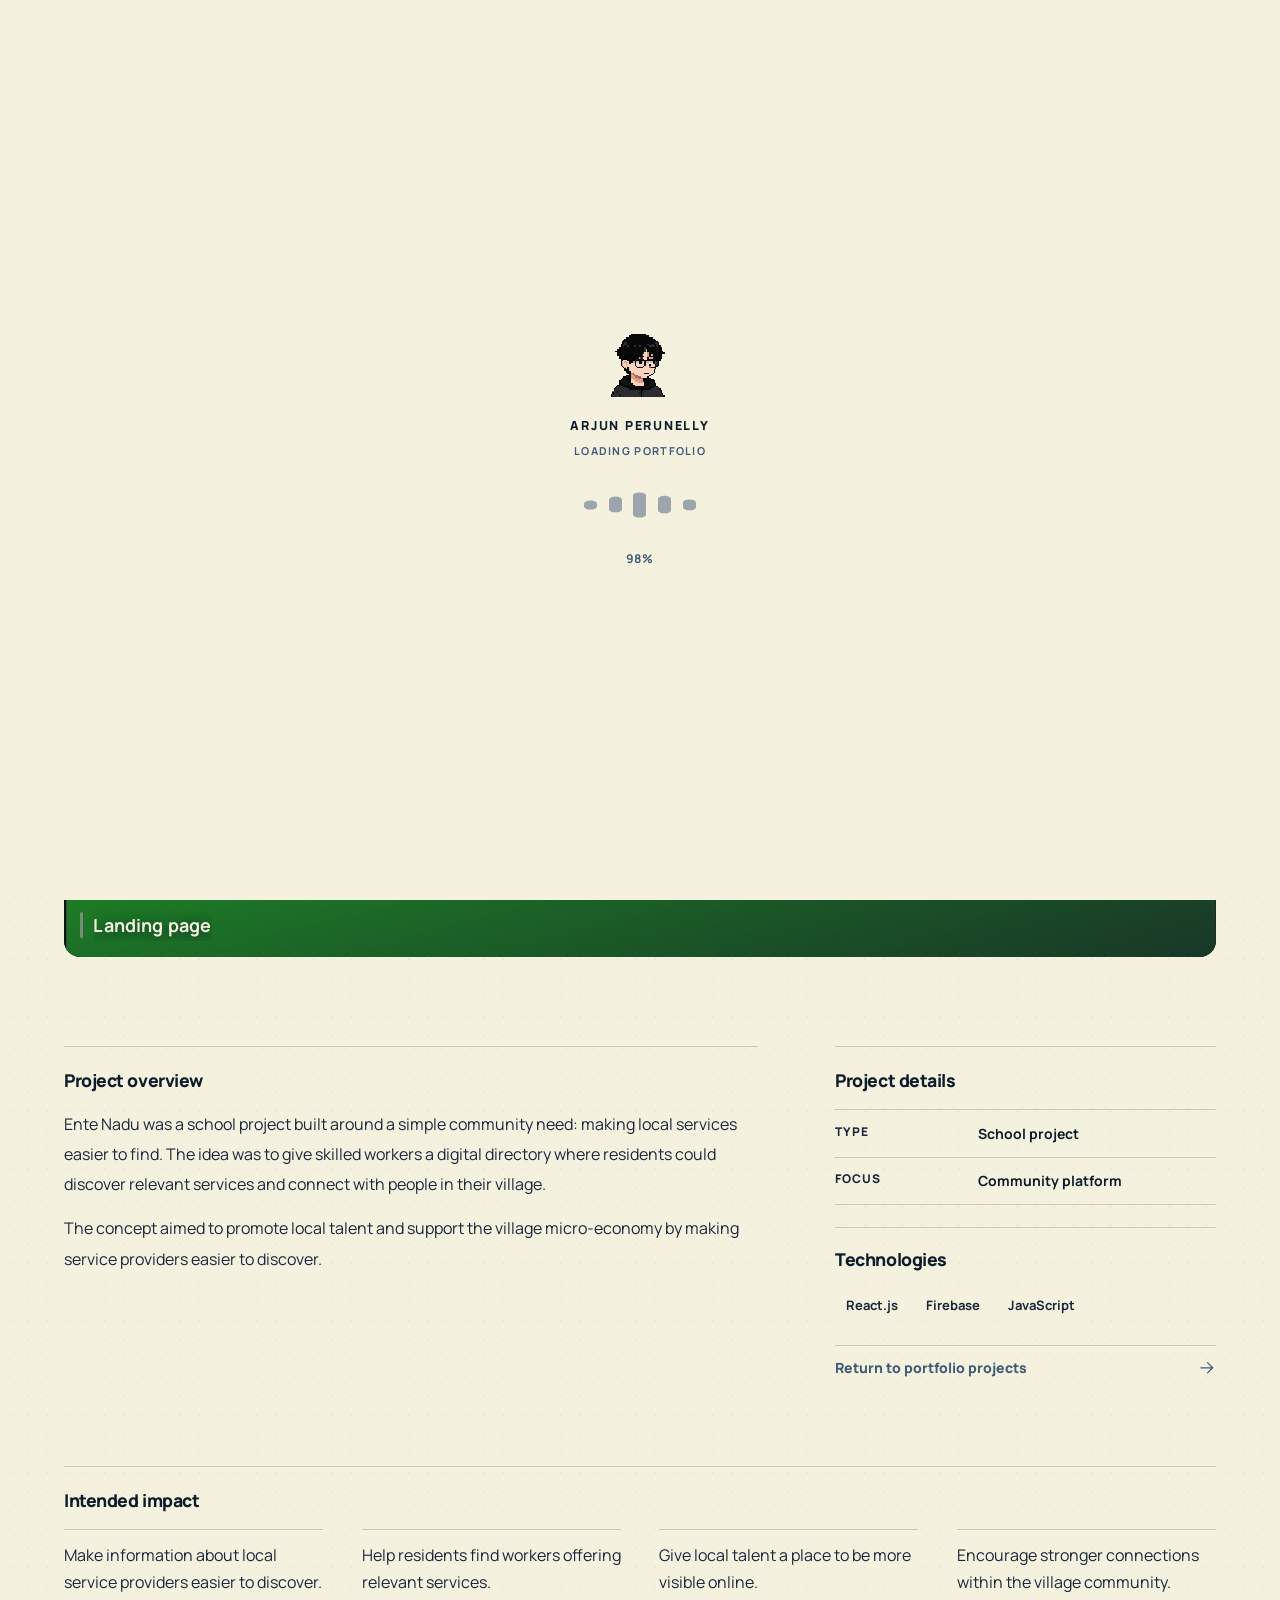
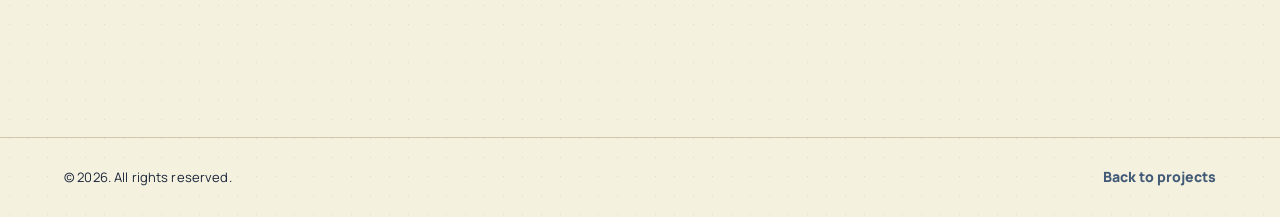
==== projects/ente-nadu.html @ fd1fe735 "update" ====
<!doctype html>
<html lang="en">
<head>
  <meta charset="UTF-8" />
  <meta name="viewport" content="width=device-width, initial-scale=1.0" />
  <meta name="theme-color" content="#F4F1DE" />
  <meta name="description" content="Project notes for Ente Nadu, a community service directory concept developed as a school project by Arjun Perunelly." />
  <link rel="icon" type="image/png" href="../assets/arjun-logo.png" />
  <title>Ente Nadu — Project Details | Arjun Perunelly</title>
  <link rel="preconnect" href="https://fonts.googleapis.com" />
  <link rel="preconnect" href="https://fonts.gstatic.com" crossorigin />
  <link href="https://fonts.googleapis.com/css2?family=Manrope:wght@400;500;600;700;800&display=swap" rel="stylesheet" />
  <link rel="stylesheet" href="../styles.css" />
</head>
<body>
  <div class="site-loader" id="site-loader" role="status" aria-live="polite" hidden>
    <div class="site-loader__content">
      <span class="site-loader__emblem" aria-hidden="true">
        <img class="site-loader__mark" src="../assets/arjun-logo.png" alt="" width="68" height="68" />
      </span>
      <p class="site-loader__name">Arjun Perunelly</p>
      <span class="site-loader__label">Loading portfolio</span>
      <div class="site-loader__wave" aria-hidden="true"><span></span><span></span><span></span><span></span><span></span></div>
      <div class="site-loader__progress" role="progressbar" aria-label="Portfolio loading progress" aria-valuemin="0" aria-valuemax="100" aria-valuenow="0">
        <span class="site-loader__percentage" aria-hidden="true">0%</span>
      </div>
    </div>
  </div>
  <a class="skip-link" href="#main">Skip to content</a>
  <header class="project-detail-header" id="top">
    <div class="page-width project-detail-header-inner">
      <a class="wordmark" href="../index.html" aria-label="Arjun Perunelly, portfolio home">
        <span class="wordmark-mark" aria-hidden="true"><img src="../assets/arjun-logo.png" alt="" /></span>
        <span class="wordmark-name">Arjun Perunelly</span>
      </a>
      <nav class="project-breadcrumb" aria-label="Breadcrumb">
        <ol><li><a href="../index.html#projects">Projects</a></li><li aria-current="page">Ente Nadu</li></ol>
      </nav>
    </div>
  </header>

  <main class="page-width project-detail-main" id="main">
    <article>
      <header class="project-detail-hero" data-reveal>
        <h1 class="project-detail-title">Ente Nadu<span class="title-period">.</span></h1>
        <p class="project-detail-summary">A community-focused digital directory concept developed during my school days, intended to help residents discover skilled local service providers.</p>
      </header>

      <section class="project-gallery-section" aria-labelledby="ente-gallery-title" data-reveal>
        <div class="project-gallery-heading">
          <h2 id="ente-gallery-title">Gallery</h2>
          <p>The Ente Nadu project landing page.</p>
        </div>
        <div class="accordion-gallery" role="radiogroup" aria-label="Ente Nadu project image" data-accordion-gallery data-default-index="0" data-trigger="hover">
          <button class="ag-panel is-active" type="button" role="radio" aria-checked="true" tabindex="0" aria-label="Ente Nadu project landing page">
            <span class="ag-panel__frame" aria-hidden="true"><span class="ag-panel__media"><img src="../assets/ente-nadu-preview.png" alt="" loading="lazy" decoding="async" draggable="false" /></span><span class="ag-panel__overlay"></span></span>
            <span class="ag-panel__label" aria-hidden="true"><span class="ag-panel__bar"></span><span class="ag-panel__text">Landing page</span></span>
          </button>
        </div>
      </section>

      <div class="project-detail-grid">
        <section class="project-detail-section" aria-labelledby="ente-overview-title" data-reveal>
          <h2 id="ente-overview-title">Project overview</h2>
          <p>Ente Nadu was a school project built around a simple community need: making local services easier to find. The idea was to give skilled workers a digital directory where residents could discover relevant services and connect with people in their village.</p>
          <p>The concept aimed to promote local talent and support the village micro-economy by making service providers easier to discover.</p>
        </section>

        <aside class="project-detail-aside" aria-labelledby="ente-details-title" data-reveal>
          <h2 id="ente-details-title">Project details</h2>
          <dl class="project-detail-facts">
            <div><dt>Type</dt><dd>School project</dd></div>
            <div><dt>Focus</dt><dd>Community platform</dd></div>
          </dl>
          <div class="project-detail-stack">
            <h2 id="ente-stack-title">Technologies</h2>
            <ul class="technology-list" aria-label="Ente Nadu technologies">
              <li>React.js</li><li>Firebase</li><li>JavaScript</li>
            </ul>
          </div>
          <div class="project-detail-links">
            <a href="../index.html#projects">Return to portfolio projects
              <svg viewBox="0 0 24 24" aria-hidden="true"><path d="M4 12h15M13 5l7 7-7 7" /></svg>
            </a>
          </div>
        </aside>

        <section class="project-detail-section project-detail-explored" aria-labelledby="ente-goals-title" data-reveal>
          <h2 id="ente-goals-title">Intended impact</h2>
          <ul class="project-detail-list">
            <li>Make information about local service providers easier to discover.</li>
            <li>Help residents find workers offering relevant services.</li>
            <li>Give local talent a place to be more visible online.</li>
            <li>Encourage stronger connections within the village community.</li>
          </ul>
        </section>
      </div>
    </article>
  </main>

  <footer class="site-footer project-detail-footer">
    <div class="page-width footer-inner">
      <span class="footer-copyright">© 2026. All rights reserved.</span>
      <a class="text-link" href="../index.html#projects">Back to projects</a>
      <a class="back-to-top" href="#top" aria-label="Back to top">
        <svg viewBox="0 0 24 24" aria-hidden="true"><path d="M12 20V4M6 10l6-6 6 6" /></svg>
      </a>
    </div>
  </footer>
  <script src="../script.js" defer></script>
</body>
</html>
---- styles.css ----
:root {
  color-scheme: light;
  --palette-cream: #F4F1DE;
  --palette-sand: #D4C4A8;
  --palette-sage: #778D7A;
  --palette-steel: #415A77;
  --palette-deep-navy: #1B263B;
  --palette-midnight: #0D1B2A;
  --palette-card: #E8E1CD;
  --palette-sand-rgb: 212 196 168;
  --palette-sage-rgb: 119 141 122;
  --palette-steel-rgb: 65 90 119;
  --color-paper: var(--palette-cream);
  --color-paper-light: var(--palette-cream);
  --color-paper-deep: var(--palette-sand);
  --color-ink: var(--palette-midnight);
  --color-muted: var(--palette-deep-navy);
  --color-accent: var(--palette-steel);
  --color-accent-bright: var(--palette-sage);
  --color-accent-pale: var(--palette-sand);
  --color-line: var(--palette-sand);
  --color-line-strong: var(--palette-steel);
  --color-navy: var(--palette-midnight);
  --color-navy-muted: var(--palette-sand);
  --color-selection: var(--palette-midnight);
  --color-paper-rgb: 244 241 222;
  --color-paper-deep-rgb: 212 196 168;
  --color-ink-rgb: 13 27 42;
  --color-accent-bright-rgb: 119 141 122;
  --radius-control: 999px;
  --radius-card: 1.25rem;
  --radius-panel: 1.8rem;
  --radius-detail: 0.8rem;
  --font-sans: "Manrope", "Helvetica Neue", Arial, sans-serif;
  --space-1: 0.5rem;
  --space-2: 1rem;
  --space-3: 1.5rem;
  --space-4: 2rem;
  --space-5: 3rem;
  --space-6: 4rem;
  --space-7: 6rem;
  --space-8: 8rem;
  --duration-fast: 160ms;
  --duration-base: 280ms;
  --duration-slow: 650ms;
  --duration-marquee: 42s;
  --ease-refined: cubic-bezier(0.22, 1, 0.36, 1);
  --ease-in-out: cubic-bezier(0.77, 0, 0.175, 1);
  --shadow-glow: 0 0 0 1.5px rgb(var(--palette-sage-rgb) / 0.9), 0 0 0 3px rgb(var(--palette-sand-rgb) / 0.24), 0 0 20px rgb(var(--palette-sage-rgb) / 0.42);
  --content-width: 72rem;
  --header-height: 4.8rem;
}

*,
*::before,
*::after { box-sizing: border-box; }

html {
  scroll-behavior: smooth;
  scroll-padding-top: calc(var(--header-height) + 1.5rem);
  background: var(--color-paper);
}

body {
  margin: 0;
  background-color: var(--color-paper);
  background-image: radial-gradient(circle, rgb(var(--color-accent-bright-rgb) / 19%) 0.65px, transparent 0.8px); /* taste-skill-ignore: The user-provided reference uses this subtle paper-dot texture. */
  background-size: 19px 19px;
  color: var(--color-ink);
  font-family: var(--font-sans);
  font-size: 1rem;
  line-height: 1.72;
  -webkit-font-smoothing: antialiased;
  text-rendering: optimizeLegibility;
}

body,
button,
a { -webkit-tap-highlight-color: transparent; }

a { color: inherit; text-decoration: none; }
button,
a { touch-action: manipulation; }
button { font: inherit; }
::selection { color: var(--color-paper); background: var(--color-selection); }
:focus-visible { outline: 2px solid var(--color-ink); outline-offset: 4px; }

.page-width,
.header-inner {
  width: min(var(--content-width), calc(100% - 4.5rem));
  margin-inline: auto;
}
.header-inner { width: min(105rem, calc(100% - 5rem)); }

.visually-hidden {
  position: absolute;
  width: 1px;
  height: 1px;
  overflow: hidden;
  clip: rect(0, 0, 0, 0);
  white-space: nowrap;
  clip-path: inset(50%);
}

.skip-link {
  position: fixed;
  z-index: 60;
  top: 0.75rem;
  left: 0.75rem;
  padding: 0.75rem 1rem;
  transform: translateY(-160%);
  border: 0;
  border-radius: var(--radius-detail);
  background: var(--color-paper-light);
  color: var(--color-ink);
}
.skip-link:focus { transform: translateY(0); }

.site-loader[hidden] { display: none; }
.site-loader {
  position: fixed;
  z-index: 100;
  inset: 0;
  display: grid;
  place-items: center;
  padding: 2rem;
  background: var(--color-paper);
  color: var(--color-ink);
  opacity: 0;
  visibility: hidden;
  pointer-events: none;
  transition: opacity var(--duration-base) var(--ease-refined), visibility 0s linear var(--duration-base);
}
html.is-loading,
html.is-loading body { overflow: hidden; }
html.is-loading .site-loader {
  opacity: 1;
  visibility: visible;
  pointer-events: auto;
  transition: opacity var(--duration-base) var(--ease-refined), visibility 0s;
}
.site-loader__content { display: flex; flex-direction: column; align-items: center; gap: 1rem; text-align: center; }
.site-loader__emblem { display: grid; width: 4.25rem; aspect-ratio: 1; place-items: center; }
.site-loader__mark { display: block; width: 4.25rem; height: 4.25rem; object-fit: contain; image-rendering: pixelated; animation: loader-mark-enter 460ms var(--ease-refined) both; }
.site-loader__name { margin: 0; font-size: 0.78rem; font-weight: 800; letter-spacing: 0.14em; text-transform: uppercase; }
.site-loader__label { margin-top: -0.65rem; color: var(--color-accent); font-size: 0.68rem; font-weight: 700; letter-spacing: 0.12em; text-transform: uppercase; }
.site-loader__wave { --duration: 820ms; --delay: 100ms; display: flex; width: 7rem; height: 3.5rem; align-items: center; justify-content: space-between; color: var(--palette-steel); }
.site-loader__wave > span { display: block; flex: 0 0 12%; height: var(--bar-height); border-radius: 999px; background: currentColor; opacity: 0.5; transform: scaleY(0.45); transform-origin: center; animation: loader-wave-bar var(--duration) var(--ease-in-out) var(--bar-delay) infinite alternate; }
.site-loader__wave > span:nth-child(1) { --bar-height: 36%; --bar-delay: 0ms; }
.site-loader__wave > span:nth-child(2) { --bar-height: 62%; --bar-delay: var(--delay); }
.site-loader__wave > span:nth-child(3) { --bar-height: 100%; --bar-delay: calc(var(--delay) + var(--delay)); }
.site-loader__wave > span:nth-child(4) { --bar-height: 70%; --bar-delay: calc(var(--delay) + var(--delay) + var(--delay)); }
.site-loader__wave > span:nth-child(5) { --bar-height: 42%; --bar-delay: calc(var(--delay) + var(--delay) + var(--delay) + var(--delay)); }
.site-loader__progress { min-width: 3.25rem; color: var(--palette-steel); font-size: 0.75rem; font-weight: 700; letter-spacing: 0.08em; font-variant-numeric: tabular-nums; text-align: center; }
@keyframes loader-mark-enter { from { opacity: 0; transform: translateY(0.35rem) scale(0.96); } to { opacity: 1; transform: translateY(0) scale(1); } }
@keyframes loader-wave-bar { to { opacity: 1; transform: scaleY(1); } }

.scroll-progress {
  position: fixed;
  z-index: 35;
  top: calc(var(--header-height) + 1rem);
  bottom: 1.75rem;
  left: clamp(0.6rem, 3.15vw, 2.65rem);
  width: 2px;
  overflow: hidden;
  background: var(--color-line-strong);
  pointer-events: none;
}
.scroll-progress span {
  display: block;
  width: 100%;
  height: 100%;
  transform: scaleY(0);
  transform-origin: top center;
  background: var(--color-accent);
}

.site-header {
  position: sticky;
  z-index: 40;
  top: 0;
  border-bottom: 1px solid var(--color-line); /* taste-skill-ignore: The reference uses fine editorial rules to separate page regions. */
  background: rgb(var(--color-paper-rgb) / 97%);
  transition: background-color var(--duration-base) ease, border-color var(--duration-base) ease;
}
.site-header.is-scrolled {
  border-color: var(--color-line-strong);
  background: rgb(var(--color-paper-rgb) / 99%);
}
.header-inner {
  position: relative;
  display: flex;
  min-height: var(--header-height);
  align-items: center;
  justify-content: space-between;
  gap: 1.5rem;
}

.wordmark {
  display: inline-flex;
  min-height: 44px;
  align-items: center;
  gap: 0.65rem;
  flex: 0 0 auto;
}
.wordmark-mark {
  display: grid;
  width: 2.25rem;
  height: 2.25rem;
  place-items: center;
  flex: 0 0 auto;
  background: transparent;
}
.wordmark-mark img { display: block; width: 100%; height: 100%; object-fit: contain; image-rendering: pixelated; }
.title-period { color: var(--color-accent-bright); }
.wordmark-name { font-size: 0.86rem; font-weight: 700; letter-spacing: -0.025em; }

.primary-navigation {
  display: flex;
  align-items: center;
  gap: 0.45rem;
  margin-left: auto;
}
.primary-navigation a,
.nav-linkedin,
.nav-github {
  position: relative;
  display: grid;
  width: 2.75rem;
  height: 2.75rem;
  place-items: center;
  border-radius: 50%;
  color: var(--color-muted);
  transition: color var(--duration-fast) ease, background-color var(--duration-fast) ease, box-shadow var(--duration-fast) ease, transform var(--duration-fast) var(--ease-refined);
}
.primary-navigation a svg,
.nav-linkedin svg,
.nav-github svg,
.button svg,
.project-link svg,
.text-link svg,
.scroll-cue svg,
.back-to-top svg,
.github-contact-link svg {
  display: block;
  width: 1.15rem;
  height: 1.15rem;
  fill: none;
  stroke: currentColor;
  stroke-linecap: round;
  stroke-linejoin: round;
  stroke-width: 1.8;
}
.primary-navigation a:hover,
.primary-navigation a:focus-visible,
.primary-navigation a[aria-current="location"] {
  background: var(--color-accent-pale);
  color: var(--color-accent);
  transform: translateY(-1px);
}
.primary-navigation a .visually-hidden { display: none; }
.nav-linkedin {
  margin-left: 1.1rem;
  color: var(--color-ink);
}
.nav-github { margin-left: -0.9rem; color: var(--color-ink); }
.nav-linkedin::before {
  position: absolute;
  top: 25%;
  bottom: 25%;
  left: -0.65rem;
  width: 1px;
  background: var(--color-line-strong);
  content: "";
  pointer-events: none;
}
.nav-linkedin:hover,
.nav-linkedin:focus-visible,
.nav-github:hover,
.nav-github:focus-visible { background: var(--color-ink); color: var(--color-paper-light); }
.nav-github:focus-visible { outline-color: var(--color-paper); }
.nav-github svg { width: 1.25rem; height: 1.25rem; }
.nav-linkedin svg { width: 1.1rem; height: 1.25rem; fill: currentColor; stroke: none; }
.menu-toggle { display: none; transition: box-shadow var(--duration-fast) ease; }

@media (min-width: 901px) {
  .primary-navigation a {
    width: 44px;
    height: 44px;
    padding: 0;
  }
}

.hero {
  position: relative;
  display: grid;
  min-height: min(52rem, calc(100svh - var(--header-height)));
  place-items: center stretch;
  padding-block: 5.5rem 7rem;
  text-align: left;
}
.hero::before {
  position: absolute;
  z-index: 0;
  inset-block: 0;
  left: 50%;
  width: 100vw;
  transform: translateX(-50%);
  background: var(--color-navy);
  content: "";
}
.hero-content { position: relative; z-index: 16; width: 100%; max-width: 70rem; margin-inline: 0; }
.magnet-lines-canvas {
  position: fixed;
  z-index: 15;
  inset: 0;
  display: none;
  width: 100vw;
  height: 100dvh;
  pointer-events: none;
}
.magnet-lines-canvas.is-active { display: block; }
.content-section > .page-width,
.footer-inner { position: relative; z-index: 16; }
.project-meta,
.architecture-label,
.architecture-status,
.node-label,
.architecture-caption,
.skill-index,
.education-status,
.footer-note {
  font-size: 0.8125rem;
  font-weight: 700;
  letter-spacing: 0.095em;
  line-height: 1.6;
  text-transform: uppercase;
}
.hero-title {
  margin: 0;
  font-size: clamp(4.5rem, 9.5vw, 8.25rem);
  font-weight: 800;
  letter-spacing: -0.045em;
  line-height: 0.99;
  color: var(--color-paper);
}
.hero-hello {
  display: flex;
  align-items: center;
  justify-content: flex-start;
  gap: clamp(0.75rem, 2vw, 1.4rem);
  font-size: 0.34em;
  letter-spacing: -0.025em;
  line-height: 1.08;
}
.hero-pill {
  display: inline-flex;
  min-height: 3.15rem;
  align-items: center;
  gap: 0.65rem;
  padding: 0.3rem 1rem 0.3rem 0.35rem;
  border-radius: var(--radius-control);
  background: var(--palette-sand);
  color: var(--color-navy);
  font-size: 0.8125rem;
  font-weight: 800;
  letter-spacing: 0.015em;
  white-space: nowrap;
}
.hero-pill-mark {
  display: grid;
  width: 2.5rem;
  height: 2.5rem;
  place-items: center;
  overflow: hidden;
  border-radius: 50%;
  background: var(--color-paper);
}
.hero-pill-mark img { display: block; width: 100%; height: 100%; border-radius: inherit; object-fit: cover; image-rendering: pixelated; }
.hero-name { display: block; margin-top: 0.16em; }
.hero-name-second { color: var(--palette-sage); }
.hero-deck {
  max-width: 48rem;
  margin: 1.6rem 0 0;
  color: var(--color-paper);
  font-size: clamp(1.35rem, 2.5vw, 1.9rem);
  font-weight: 600;
  letter-spacing: -0.04em;
  line-height: 1.42;
}
.hero-deck span { color: var(--palette-sand); }
.hero-intro {
  max-width: 42rem;
  margin: 0.9rem 0 0;
  color: var(--palette-sand);
  font-size: 0.98rem;
  line-height: 1.85;
}
.hero-actions {
  display: flex;
  flex-wrap: wrap;
  align-items: center;
  justify-content: flex-start;
  gap: 0.8rem;
  margin-top: 1.65rem;
}
.button {
  position: relative;
  isolation: isolate;
  display: inline-flex;
  min-height: 3rem;
  align-items: center;
  justify-content: center;
  gap: 0.8rem;
  padding: 0.7rem 1.2rem;
  border: 0;
  border-radius: var(--radius-detail);
  background-image: linear-gradient(110deg, transparent 42%, rgb(var(--specular-rgb, var(--palette-steel-rgb)) / 0.06) 47%, rgb(var(--specular-rgb, var(--palette-steel-rgb)) / 0.24) 50%, rgb(var(--specular-rgb, var(--palette-steel-rgb)) / 0.06) 53%, transparent 58%);
  background-repeat: no-repeat;
  background-position: left center;
  background-size: 240% 100%;
  font-size: 0.86rem;
  font-weight: 800;
  transition: color var(--duration-fast) ease, background-color var(--duration-fast) ease, background-position var(--duration-base) var(--ease-refined), border-color var(--duration-fast) ease, box-shadow var(--duration-fast) ease, transform var(--duration-fast) var(--ease-refined);
}
.button-primary,
.button-contact { --specular-rgb: var(--palette-steel-rgb); }
.button-secondary { --specular-rgb: var(--color-paper-rgb); }
.button:focus-visible { background-position: right center; }
.button svg,
.project-link svg,
.text-link svg { width: 1rem; height: 1rem; }
.button:hover { transform: translateY(-2px); }
.button:active { transform: translateY(0); }
.button-primary { background-color: var(--color-paper); color: var(--color-navy); }
.button-primary:hover { background-color: var(--palette-sand); }
.button-secondary { background-color: rgb(var(--color-paper-rgb) / 12%); color: var(--color-paper); }
.button-secondary:hover { background-color: var(--color-paper); color: var(--color-navy); }
@media (hover: hover) and (pointer: fine) { .button:hover { background-position: right center; } }
.hero :focus-visible { outline-color: var(--color-paper); }

.scroll-cue {
  position: absolute;
  z-index: 16;
  bottom: 1.55rem;
  right: 0;
  display: flex;
  min-height: 44px;
  align-items: center;
  justify-content: center;
  gap: 0.55rem;
  color: var(--palette-sand);
  font-size: 0.8125rem;
  font-weight: 700;
  letter-spacing: 0.12em;
  text-transform: uppercase;
  white-space: nowrap;
}
.scroll-cue-line { width: 1.8rem; height: 1px; background: var(--palette-sage); /* taste-skill-ignore: This is the reference-inspired animated scroll cue. */ }
.scroll-cue svg { width: 0.9rem; height: 0.9rem; color: var(--palette-sage); }

.content-section,
.contact-section { padding-block: clamp(5rem, 9vw, 8rem); }
.content-section {
  position: relative;
  border-top: 1px solid var(--color-line); /* taste-skill-ignore: The supplied reference uses thin rules as editorial section dividers. */
}
.content-section::before {
  position: absolute;
  top: -1px;
  right: 0;
  left: 0;
  height: 1px; /* taste-skill-ignore: The rule is the reference-inspired line-draw animation. */
  transform: scaleX(1);
  transform-origin: left center;
  background: var(--color-line-strong);
  content: "";
}
.has-motion .content-section::before {
  transform: scaleX(0);
  transition: transform 760ms var(--ease-refined);
}
.has-motion .content-section.is-visible::before { transform: scaleX(1); }
.about-section,
.skills-section,
.education-section { background: rgb(var(--color-paper-deep-rgb) / 18%); }
.projects-section { background: rgb(var(--color-paper-deep-rgb) / 42%); }
.section-heading {
  display: grid;
  grid-template-columns: minmax(0, 1.35fr) minmax(16rem, 0.65fr);
  align-items: end;
  gap: 1.5rem 3rem;
  margin-bottom: 3.4rem;
}
.section-heading h2 {
  max-width: 48rem;
  margin: 0;
  color: var(--color-ink);
  font-size: clamp(2.8rem, 5.8vw, 5.6rem);
  font-weight: 800;
  letter-spacing: -0.04em;
  line-height: 1.03;
}
.section-heading h2 span {
  color: var(--color-ink);
  text-decoration: underline;
  text-decoration-color: var(--palette-steel);
  text-decoration-thickness: 1px;
  text-underline-offset: 0.12em;
}
.section-intro {
  max-width: 30rem;
  margin: 0 0 0.25rem;
  color: var(--color-muted);
  font-size: 0.98rem;
  line-height: 1.8;
}

.about-layout {
  display: grid;
  grid-template-columns: minmax(0, 0.8fr) minmax(20rem, 1fr);
  gap: clamp(2rem, 8vw, 7rem);
  align-items: start;
  padding-top: 2.1rem;
  border-top: 1px solid var(--color-line); /* taste-skill-ignore: The supplied reference uses thin rules as editorial dividers. */
}
.about-lead {
  max-width: 30rem;
  margin: 0;
  color: var(--color-ink);
  font-size: clamp(1.35rem, 2.5vw, 1.8rem);
  font-weight: 700;
  letter-spacing: -0.045em;
  line-height: 1.46;
}
.about-copy { max-width: 42rem; }
.about-copy p { margin: 0 0 1rem; color: var(--color-muted); font-size: 0.96rem; line-height: 1.9; }
.about-copy p:last-child { margin-bottom: 0; }

.project-card-grid {
  display: grid;
  grid-template-columns: repeat(2, minmax(0, 1fr));
  grid-auto-rows: 1fr;
  align-items: stretch;
  width: min(100%, 46rem);
  margin-inline: auto;
  gap: clamp(1rem, 2.4vw, 1.7rem);
}
.project-card {
  position: relative;
  isolation: isolate;
  display: block;
  min-width: 0;
  border-radius: var(--radius-card);
  box-shadow: 0 8px 24px rgb(var(--color-ink-rgb) / 6%);
  color: var(--color-ink);
  text-decoration: none;
  transition: transform 350ms var(--ease-refined), box-shadow 350ms var(--ease-refined);
}
.project-card:focus-visible { outline: none; box-shadow: var(--shadow-glow); }
.project-card-content {
  display: flex;
  height: 100%;
  min-width: 0;
  flex-direction: column;
  overflow: hidden;
  border-radius: var(--radius-card);
  background: var(--palette-card);
}
.project-card-media {
  position: relative;
  overflow: hidden;
  aspect-ratio: 1.72;
  background: var(--color-paper-deep);
}
.project-card-media::after {
  position: absolute;
  inset: 45% 0 0;
  background: linear-gradient(180deg, transparent, rgb(13 27 42 / 14%));
  content: "";
  pointer-events: none;
}
.project-card-media img {
  display: block;
  width: 100%;
  height: 100%;
  object-fit: cover;
}
.project-card-media-neko img { object-position: right center; }
.project-card-media-ente img { object-position: center; }
.project-card-copy { display: flex; flex: 1; flex-direction: column; align-items: flex-start; padding: clamp(1rem, 2vw, 1.45rem); border-top: 1px solid rgb(var(--palette-steel-rgb) / 14%); background: var(--palette-card); }
.project-meta { margin: 0; color: var(--color-accent); font-family: ui-monospace, SFMono-Regular, Consolas, monospace; font-size: 0.68rem; font-weight: 700; letter-spacing: 0.075em; text-transform: uppercase; }
.project-meta::before { display: inline-block; width: 0.42rem; height: 0.42rem; margin-right: 0.55rem; border-radius: 50%; background: var(--palette-sage); content: ""; vertical-align: 0.05rem; }
.project-card-copy h3 {
  margin: 0.45rem 0 0;
  color: var(--color-ink);
  font-size: clamp(1.7rem, 2.5vw, 2.25rem);
  font-weight: 800;
  letter-spacing: -0.055em;
  line-height: 1.1;
}
.project-card-copy > p:not(.project-meta) { max-width: 39rem; margin: 0.6rem 0 0; color: var(--color-muted); font-size: 0.9rem; line-height: 1.72; }
.project-card .technology-list { gap: 0.35rem; margin-top: 1rem; }
.project-card .technology-list li {
  padding: 0.28rem 0.45rem;
  border: 1px solid transparent;
  border-radius: 0.25rem;
  background: var(--palette-sand);
  color: var(--palette-midnight);
  font-family: ui-monospace, SFMono-Regular, Consolas, monospace;
  font-size: 0.68rem;
  letter-spacing: 0.015em;
}
.technology-list { display: flex; flex-wrap: wrap; gap: 0.45rem; margin: 1.25rem 0 0.9rem; padding: 0; list-style: none; }
.technology-list li {
  padding: 0.38rem 0.66rem;
  border-radius: 999px;
  background: var(--color-paper-light);
  color: var(--color-muted);
  font-size: 0.8125rem;
  font-weight: 700;
  line-height: 1.45;
}
.project-card-action {
  display: inline-flex;
  width: 100%;
  min-height: 44px;
  align-items: center;
  justify-content: space-between;
  gap: 0.55rem;
  margin-top: auto;
  padding-top: 0.75rem;
  border-top: 1px solid var(--color-line);
  color: var(--color-accent);
  font-size: 0.72rem;
  font-weight: 800;
  letter-spacing: 0.055em;
  text-transform: uppercase;
}
.project-card-action svg,
.project-detail-links svg { width: 1.1rem; height: 1.1rem; fill: none; stroke: currentColor; stroke-linecap: round; stroke-linejoin: round; stroke-width: 1.7; }
.project-more { display: flex; align-items: center; justify-content: space-between; gap: 1.5rem; margin-top: 1.6rem; color: var(--color-muted); font-size: 1rem; }
.project-more p { margin: 0; }
.project-link,
.text-link {
  display: inline-flex;
  min-height: 44px;
  align-items: center;
  gap: 0.6rem;
  color: var(--color-accent);
  font-size: 0.88rem;
  font-weight: 800;
  transition: color var(--duration-fast) ease, gap var(--duration-fast) var(--ease-refined);
}
.project-link:hover,
.text-link:hover { gap: 0.85rem; color: var(--color-ink); }

.project-detail-header { position: relative; z-index: 2; padding-block: 1rem; border-bottom: 1px solid var(--color-line); }
.project-detail-header-inner { display: flex; align-items: center; justify-content: space-between; gap: 1rem; }
.project-detail-main { padding-block: clamp(3rem, 8vw, 7rem) clamp(4rem, 10vw, 9rem); }
.project-breadcrumb ol { display: flex; align-items: center; gap: 0.55rem; margin: 0; padding: 0; list-style: none; }
.project-breadcrumb li { display: flex; align-items: center; gap: 0.55rem; color: var(--color-ink); font-size: 0.8125rem; font-weight: 700; }
.project-breadcrumb li + li::before { color: var(--color-muted); content: "/"; font-weight: 400; }
.project-breadcrumb a { display: flex; min-height: 44px; align-items: center; color: var(--color-muted); }
.project-breadcrumb a:hover { color: var(--color-ink); }
.project-detail-hero { max-width: 57rem; margin-top: clamp(2.3rem, 5vw, 4rem); }
.project-detail-title { margin: 0.65rem 0 0; font-size: clamp(3.5rem, 9vw, 7rem); font-weight: 800; letter-spacing: -0.075em; line-height: 0.98; }
.project-detail-summary { max-width: 47rem; margin: 1.35rem 0 0; color: var(--color-muted); font-size: clamp(1.05rem, 2vw, 1.3rem); line-height: 1.8; }
.project-detail-image { position: relative; width: min(100%, 24rem); overflow: hidden; margin: clamp(2rem, 5vw, 4rem) auto 0; border: 1px solid var(--color-line); border-radius: var(--radius-card); background: var(--color-paper-deep); }
.project-detail-image img { display: block; width: 100%; aspect-ratio: 1; object-fit: cover; }
.project-detail-image figcaption { padding: 0.65rem 1rem; color: var(--color-muted); font-size: 0.75rem; }
.project-gallery-section { margin-top: clamp(3rem, 6vw, 5rem); }
.project-gallery-heading { display: flex; align-items: end; justify-content: space-between; gap: 1rem; margin-bottom: 1rem; }
.project-gallery-heading h2 { margin: 0; font-size: 1.1rem; font-weight: 800; letter-spacing: -0.025em; }
.project-gallery-heading p { max-width: 30rem; margin: 0; color: var(--color-muted); font-size: 0.875rem; }
.accordion-gallery { display: flex; width: 100%; height: clamp(17rem, 31vw, 24rem); gap: 0.5rem; perspective: 1200px; perspective-origin: center; }
.ag-panel {
  position: relative;
  display: block;
  flex: 1 1 0;
  min-width: 0;
  min-height: 0;
  overflow: hidden;
  padding: 0;
  border: 0;
  border-radius: 1rem;
  background: var(--palette-midnight);
  color: var(--color-paper);
  cursor: pointer;
  transform: rotateY(var(--ag-tilt, 0deg));
  transform-origin: center;
  transform-style: preserve-3d;
  transition: flex-grow 600ms var(--ease-refined), transform 600ms var(--ease-refined);
  -webkit-tap-highlight-color: transparent;
}
.ag-panel[aria-checked="true"] { flex-grow: 4.33; transform: none; }
.ag-panel:focus-visible { z-index: 1; outline: 2px solid var(--palette-sage); outline-offset: 3px; }
.ag-panel__frame { position: absolute; inset: 0; overflow: hidden; border-radius: inherit; }
.ag-panel__media { position: absolute; inset: 0; filter: grayscale(1) brightness(0.62); transition: filter 600ms var(--ease-refined); }
.ag-panel[aria-checked="true"] .ag-panel__media { filter: grayscale(0) brightness(1); }
.ag-panel__media img { display: block; width: 100%; height: 100%; object-fit: cover; user-select: none; -webkit-user-drag: none; }
.ag-panel__overlay { position: absolute; inset: 0; pointer-events: none; background: linear-gradient(180deg, transparent 36%, rgb(13 27 42 / 75%) 100%); opacity: 0.62; transition: opacity 600ms var(--ease-refined); }
.ag-panel[aria-checked="true"] .ag-panel__overlay { opacity: 0.34; }
.ag-panel__label { position: absolute; z-index: 1; right: 1rem; bottom: 1rem; left: 1rem; display: flex; align-items: center; gap: 0.65rem; pointer-events: none; }
.ag-panel__bar { width: 3px; height: 1.6rem; flex: 0 0 auto; border-radius: 3px; background: var(--palette-sage); opacity: 0; transform: scaleY(0.6); transform-origin: bottom; transition: opacity 350ms var(--ease-refined), transform 350ms var(--ease-refined); }
.ag-panel__text { overflow: hidden; color: var(--color-paper); font-size: clamp(0.9rem, 1.4vw, 1.15rem); font-weight: 700; letter-spacing: 0.01em; text-overflow: ellipsis; text-shadow: 0 2px 12px rgb(13 27 42 / 65%); white-space: nowrap; opacity: 0; transform: translateX(-0.5rem); transition: opacity 350ms var(--ease-refined), transform 350ms var(--ease-refined); }
.ag-panel[aria-checked="true"] .ag-panel__bar,
.ag-panel[aria-checked="true"] .ag-panel__text { opacity: 1; transform: none; }
.project-detail-grid { display: grid; grid-template-columns: minmax(0, 1.55fr) minmax(15rem, 0.85fr); gap: clamp(2rem, 6vw, 5rem); margin-top: clamp(3rem, 7vw, 6rem); }
.project-detail-section { grid-column: 1; padding-top: 1.1rem; border-top: 1px solid var(--color-line); }
.project-detail-aside { grid-column: 2; padding-top: 1.1rem; border-top: 1px solid var(--color-line); }
.project-detail-explored { grid-column: 1 / -1; }
.project-detail-section h2,
.project-detail-aside h2 { margin: 0; font-size: 1.1rem; font-weight: 800; letter-spacing: -0.025em; }
.project-detail-section p { margin: 0.85rem 0 0; color: var(--color-muted); line-height: 1.9; }
.project-detail-list { display: grid; gap: 0; margin: 0.9rem 0 0; padding: 0; list-style: none; }
.project-detail-list li { padding: 0.75rem 0; border-top: 1px solid var(--color-line); color: var(--color-muted); line-height: 1.7; }
.project-detail-explored .project-detail-list { grid-template-columns: repeat(auto-fit, minmax(min(100%, 16rem), 1fr)); column-gap: clamp(1rem, 3vw, 2.5rem); }
.project-detail-facts { display: grid; gap: 0; margin: 0.9rem 0 1.35rem; border-top: 1px solid var(--color-line); }
.project-detail-facts > div { display: grid; grid-template-columns: minmax(4rem, 0.55fr) minmax(0, 1fr); gap: 0.75rem; padding: 0.7rem 0; border-bottom: 1px solid var(--color-line); }
.project-detail-facts dt { color: var(--color-muted); font-size: 0.75rem; font-weight: 800; letter-spacing: 0.08em; text-transform: uppercase; }
.project-detail-facts dd { margin: 0; color: var(--color-ink); font-size: 0.875rem; font-weight: 700; }
.project-detail-stack { padding-top: 1rem; border-top: 1px solid var(--color-line); }
.project-detail-stack .technology-list { margin-top: 1rem; }
.project-detail-links { display: grid; gap: 0.3rem; margin-top: 1.5rem; }
.project-detail-links a { display: flex; min-height: 44px; align-items: center; justify-content: space-between; gap: 1rem; border-top: 1px solid var(--color-line); color: var(--color-accent); font-size: 0.875rem; font-weight: 800; }
.project-detail-links a:hover { color: var(--color-ink); }
.project-detail-actions { display: flex; flex-wrap: wrap; gap: 0.65rem; margin-top: 1.5rem; }
.project-detail-actions .button { min-height: 44px; padding: 0.65rem 0.9rem; background-color: var(--palette-deep-navy); color: var(--palette-cream); font-size: 0.78rem; }
.project-detail-actions .button:hover { background-color: var(--palette-steel); color: var(--palette-cream); }
.project-detail-actions .project-action-source { background-color: var(--palette-sand); color: var(--palette-midnight); }
.project-detail-actions .project-action-source:hover { background-color: var(--palette-card); color: var(--palette-midnight); }
.project-detail-actions svg { width: 1rem; height: 1rem; fill: none; stroke: currentColor; stroke-linecap: round; stroke-linejoin: round; stroke-width: 1.7; }
.project-detail-footer { padding-block: 1.1rem; border-top: 1px solid var(--color-line); }
.project-detail-footer .footer-inner { min-height: 0; }
@media (hover: hover) and (pointer: fine) and (prefers-reduced-motion: no-preference) {
  .project-card:hover { transform: translateY(-4px); box-shadow: 0 16px 32px rgb(var(--color-ink-rgb) / 12%); }
  .project-card:hover .project-card-media img { transform: scale(1.02); }
}
.project-card-media img { transition: transform 450ms var(--ease-refined); }
@media (prefers-reduced-motion: reduce) {
  .project-card,
  .project-card-media img { transition: none; }
}
.education-status span { width: 0.4rem; height: 0.4rem; border-radius: 50%; background: var(--color-accent-bright); }

.skills-section { border-top-color: var(--color-line); }
.skills-grid { display: grid; grid-template-columns: repeat(4, minmax(0, 1fr)); gap: 1rem; }
.skill-card {
  position: relative;
  isolation: isolate;
  overflow: hidden;
  display: flex;
  min-height: 17rem;
  flex-direction: column;
  align-items: flex-start;
  padding: 1.6rem 1.25rem;
  border: 1px solid rgb(var(--palette-steel-rgb) / 0.1);
  border-radius: var(--radius-card);
  background: rgb(var(--color-paper-deep-rgb) / 34%);
  transition: background-color var(--duration-base) ease, border-color var(--duration-fast) ease, box-shadow var(--duration-fast) ease, transform var(--duration-base) var(--ease-refined);
}
.skill-card::before {
  position: absolute;
  inset: 0;
  border-radius: inherit;
  content: "";
  opacity: 0;
  pointer-events: none;
  transition: opacity var(--duration-fast) ease;
}
.skill-card::before {
  z-index: 0;
  background: radial-gradient(ellipse at 50% 0%, rgb(var(--palette-sage-rgb) / 0.2), transparent 70%);
}
.skill-card > * { position: relative; z-index: 1; }
.skill-card:focus-within {
  border-color: rgb(var(--palette-sage-rgb) / 0.72);
  background: rgb(var(--color-paper-deep-rgb) / 50%);
  box-shadow: var(--shadow-glow);
  transform: translateY(-2px);
}
.skill-card:focus-within::before { opacity: 1; }
@media (hover: hover) and (pointer: fine) {
  .skill-card:hover {
    border-color: rgb(var(--palette-sage-rgb) / 0.72);
    background: rgb(var(--color-paper-deep-rgb) / 50%);
    box-shadow: var(--shadow-glow);
    transform: translateY(-2px);
  }
  .skill-card:hover::before { opacity: 1; }
}
.skill-index { display: inline-block; width: 0.48rem; height: 0.48rem; border-radius: 50%; background: var(--color-accent-bright); }
.skill-card h3 { margin: 1.35rem 0 0.45rem; color: var(--color-ink); font-size: 1.08rem; font-weight: 800; letter-spacing: -0.035em; line-height: 1.35; }
.skill-card p { margin: 0; color: var(--color-muted); font-size: 0.87rem; line-height: 1.72; }
.skill-card ul { display: flex; flex-wrap: wrap; gap: 0.35rem; margin: auto 0 0; padding: 1rem 0 0; list-style: none; }
.skill-card li { padding: 0.23rem 0.48rem; border-radius: var(--radius-control); background: var(--color-paper-deep); color: var(--color-muted); font-size: 0.8125rem; font-weight: 700; line-height: 1.5; }
.skills-marquee-shell { display: none; align-items: center; gap: 0.75rem; margin-top: 1.6rem; padding-block: 0.55rem; border-bottom: 1px solid var(--color-line); /* taste-skill-ignore: The reference uses fine dividers to retain its editorial rhythm. */ }
.js-enabled .skills-marquee-shell { display: flex; }
.skills-marquee { min-width: 0; flex: 1; overflow: hidden; color: var(--color-muted); font-size: 0.8125rem; letter-spacing: 0.025em; white-space: nowrap; }
.skills-marquee-track,
.skills-marquee-group { display: flex; width: max-content; align-items: center; }
.skills-marquee-track { animation: skills-travel var(--duration-marquee) linear infinite; }
.skills-marquee.is-paused .skills-marquee-track { animation-play-state: paused; }
.skills-marquee-group { flex: none; gap: 2rem; padding-right: 2rem; }
.skills-marquee-group span::before { margin-right: 0.7rem; color: var(--color-accent); content: "·"; }
.skills-marquee-toggle {
  min-height: 44px;
  flex: none;
  padding: 0.45rem 0.55rem;
  border: 0;
  border-radius: var(--radius-control);
  background: transparent;
  color: var(--color-muted);
  cursor: pointer;
  font-size: 0.8125rem;
  font-weight: 700;
  text-decoration: underline;
  text-decoration-color: var(--color-line-strong);
  text-underline-offset: 0.3em;
  transition: color var(--duration-fast) ease, box-shadow var(--duration-fast) ease;
}
.skills-marquee-toggle:hover { color: var(--color-accent); }
@keyframes skills-travel { to { transform: translateX(-50%); } }
@media (hover: hover) and (pointer: fine) { .skills-marquee:hover .skills-marquee-track { animation-play-state: paused; } }

.education-entry {
  display: grid;
  grid-template-columns: 6rem minmax(0, 1fr) auto;
  align-items: center;
  gap: clamp(1.2rem, 4vw, 3rem);
  padding: 1.7rem 0;
  border-top: 1px solid var(--color-line); /* taste-skill-ignore: The supplied reference uses fine rules to frame its education entry. */
  border-bottom: 1px solid var(--color-line); /* taste-skill-ignore: The supplied reference uses fine rules to frame its education entry. */
}
.education-mark {
  display: grid;
  width: 5rem;
  height: 5rem;
  place-items: center;
  border-radius: var(--radius-detail);
  background: var(--color-paper-light);
  color: var(--color-accent);
  font-size: 1.15rem;
  font-weight: 800;
  letter-spacing: -0.06em;
}
.education-copy h3 { margin: 0; color: var(--color-ink); font-size: clamp(1.2rem, 2.6vw, 1.7rem); font-weight: 800; letter-spacing: -0.035em; line-height: 1.4; }
.education-copy p { margin: 0.35rem 0 0; color: var(--color-muted); font-size: 1rem; }
.education-copy p span { padding-inline: 0.3rem; color: var(--color-accent); }
.education-status { display: inline-flex; align-items: center; gap: 0.55rem; color: var(--color-accent); font-size: 0.8125rem; white-space: nowrap; }

.contact-section { padding-top: 2rem; }
.contact-card {
  position: relative;
  overflow: hidden;
  display: grid;
  grid-template-columns: 8rem minmax(0, 1fr);
  grid-template-rows: minmax(0, 1fr) auto;
  align-items: center;
  column-gap: clamp(2rem, 5vw, 4.5rem);
  row-gap: clamp(2rem, 4vw, 3rem);
  min-height: 32rem;
  padding: clamp(2.5rem, 6vw, 5rem);
  border: 1px solid rgb(var(--palette-sand-rgb) / 0.2);
  border-radius: var(--radius-panel);
  background: var(--color-navy);
  color: var(--color-paper);
  transition: border-color var(--duration-fast) ease, box-shadow var(--duration-fast) ease;
}
.contact-card > * { position: relative; z-index: 16; }
.contact-card :focus-visible { outline-color: var(--color-paper); }
.contact-card:focus-within { border-color: rgb(var(--palette-sage-rgb) / 0.72); box-shadow: var(--shadow-glow); }
@media (hover: hover) and (pointer: fine) {
  .contact-card:hover { border-color: rgb(var(--palette-sage-rgb) / 0.72); box-shadow: var(--shadow-glow); }
}
.contact-monogram {
  display: grid;
  grid-column: 1;
  grid-row: 1;
  width: 8rem;
  height: 8rem;
  place-items: center;
  overflow: hidden;
  border-radius: var(--radius-card);
  background: var(--palette-sand);
}
.contact-monogram img { display: block; width: 100%; height: 100%; object-fit: contain; image-rendering: pixelated; }
.contact-copy { grid-column: 2; grid-row: 1; }
.contact-copy h2 { margin: 0; font-size: clamp(2.4rem, 5vw, 4rem); font-weight: 800; letter-spacing: -0.04em; line-height: 1.05; }
.contact-copy > p:last-child { max-width: 38rem; margin: 0.8rem 0 0; color: var(--color-navy-muted); font-size: 1rem; line-height: 1.8; }
.contact-action { grid-column: 1 / -1; grid-row: 2; display: flex; flex-wrap: wrap; align-items: center; gap: 0.75rem; padding-top: 1.35rem; border-top: 1px solid rgb(var(--color-paper-rgb) / 0.18); }
.github-contact-link { display: inline-flex; min-height: 44px; align-items: center; gap: 0.55rem; color: var(--color-navy-muted); font-size: 0.85rem; font-weight: 700; transition: color var(--duration-fast) ease; }
.github-contact-link { margin-left: auto; }
.github-contact-link:hover { color: var(--color-paper); }
.github-contact-link svg { width: 1.35rem; height: 1.35rem; }
.button-contact { background-color: var(--color-paper); color: var(--color-navy); }
.button-contact:hover { background-color: var(--color-paper-light); color: var(--color-ink); }

.site-footer { border-top: 1px solid var(--color-line); /* taste-skill-ignore: The supplied reference uses fine rules between page regions. */ }
.footer-inner { display: flex; min-height: 6.25rem; align-items: center; justify-content: space-between; gap: 1.25rem; }
.footer-note,
.footer-copyright { color: var(--color-muted); font-size: 0.8125rem; letter-spacing: 0.01em; }
.footer-note { text-align: center; text-transform: none; }
.footer-copyright { white-space: nowrap; }
.back-to-top {
  position: fixed;
  z-index: 25;
  right: clamp(1rem, 3vw, 2rem);
  bottom: 1.1rem;
  display: grid;
  width: 3.25rem;
  height: 3.25rem;
  place-items: center;
  border: 0;
  border-radius: 50%;
  background: var(--color-navy);
  color: var(--color-paper);
  transition: transform var(--duration-fast) var(--ease-refined), background-color var(--duration-fast) ease, box-shadow var(--duration-fast) ease;
}
.back-to-top:hover { transform: translateY(-3px); background: var(--color-accent); }
.back-to-top:focus-visible { outline-color: var(--color-paper); }
.back-to-top svg { width: 1.1rem; height: 1.1rem; }

.has-motion [data-reveal] {
  opacity: 0;
  transform: translateY(0.9rem);
  transition: opacity var(--duration-slow) var(--ease-refined), transform var(--duration-slow) var(--ease-refined);
  transition-delay: var(--reveal-delay, 0ms);
}
.has-motion [data-reveal].is-visible { opacity: 1; transform: translateY(0); }
.has-motion .hero-title .hero-hello,
.has-motion .hero-title .hero-name { animation: hero-enter 720ms var(--ease-refined) both; }
.has-motion .hero-title .hero-name { animation-delay: 90ms; }
.has-motion .hero-pill { animation: pill-enter 780ms var(--ease-refined) both; animation-delay: 260ms; }
.has-motion .scroll-cue-line { animation: cue 2.4s ease-in-out infinite; }
@keyframes hero-enter { from { opacity: 0; transform: translateY(1rem); } to { opacity: 1; transform: translateY(0); } }
@keyframes pill-enter { from { opacity: 0; transform: scale(0.9); } to { opacity: 1; transform: scale(1); } }
@keyframes cue { 0%, 100% { transform: scaleX(0.62); } 50% { transform: scaleX(1); } }

@media (max-width: 1050px) {
  .section-heading { grid-template-columns: 1fr; gap: 0.8rem; }
  .section-intro { margin-top: 0; }
  .skills-grid { grid-template-columns: repeat(2, minmax(0, 1fr)); }
  .skill-card { min-height: 15.5rem; }
  .project-card-grid { gap: 1.1rem; }
  .project-detail-grid { gap: 2rem; }
  .contact-card { grid-template-columns: 6.5rem minmax(0, 1fr); column-gap: 1.5rem; row-gap: 2rem; }
  .contact-monogram { width: 5.75rem; height: 5.75rem; }
}

@media (max-width: 760px) {
  :root { --header-height: 4.5rem; --space-8: 5.5rem; }
  html { scroll-padding-top: calc(var(--header-height) + 1rem); }
  .page-width,
  .header-inner { width: min(var(--content-width), calc(100% - 2.5rem)); }
  .header-inner { min-height: var(--header-height); gap: 0.75rem; }
  .wordmark-name { font-size: 0.8125rem; }
  .wordmark-mark { width: 2rem; height: 2rem; }
  .primary-navigation { gap: 0.25rem; }
  .nav-linkedin { margin-left: 0.8rem; }
  .nav-linkedin::before { left: -0.45rem; }
  .nav-github { margin-left: -0.2rem; }
  .primary-navigation a,
  .nav-linkedin,
  .nav-github { width: 2.4rem; height: 2.4rem; }
  .primary-navigation a svg { width: 1.05rem; height: 1.05rem; }
  .nav-github svg { width: 1.1rem; height: 1.1rem; }
  .hero { min-height: min(48rem, calc(100svh - var(--header-height))); padding-block: 4rem 6rem; }
  .hero-title { font-size: clamp(4.5rem, 9.5vw, 7rem); }
  .hero-pill { min-height: 2.55rem; gap: 0.45rem; padding: 0.22rem 0.75rem 0.22rem 0.28rem; font-size: 0.8125rem; }
  .hero-pill-mark { width: 2rem; height: 2rem; font-size: 0.8rem; }
  .hero-deck { margin-top: 1.3rem; }
  .hero-intro { max-width: 38rem; }
  .content-section { padding-block: 5.5rem; }
  .section-heading { grid-template-columns: 1fr; gap: 0.8rem; margin-bottom: 2.4rem; }
  .section-heading h2 { font-size: clamp(2.65rem, 8.7vw, 4.3rem); }
  .about-layout { grid-template-columns: minmax(0, 0.8fr) minmax(17rem, 1fr); gap: 2rem; }
  .project-card-grid { grid-template-columns: 1fr; gap: 1rem; }
  .project-detail-main { padding-block: 2.8rem 5rem; }
  .project-detail-hero { margin-top: 2rem; }
  .project-detail-grid { grid-template-columns: 1fr; gap: 2rem; }
  .project-detail-section,
  .project-detail-aside { grid-column: 1; }
  .contact-card { grid-template-columns: 5rem minmax(0, 1fr); column-gap: 1.6rem; row-gap: 1.75rem; min-height: 0; }
  .contact-monogram { width: 4.6rem; height: 4.6rem; }
  .contact-action { grid-column: 1 / -1; grid-row: 2; flex-direction: row; flex-wrap: wrap; align-items: center; gap: 0.5rem 1rem; }
}

@media (max-width: 600px) {
  .page-width,
  .header-inner { width: min(var(--content-width), calc(100% - 2rem)); }
  .header-inner { flex-wrap: wrap; }
  .js-enabled .header-inner { flex-wrap: nowrap; }
  .primary-navigation { margin-left: 0; }
  .nav-linkedin { margin-left: 0; }
  .nav-github { margin-left: -0.25rem; }
  .nav-linkedin::before { display: none; }
  .menu-toggle { display: none; }
  .js-enabled .menu-toggle {
    display: flex;
    width: 44px;
    height: 44px;
    flex-direction: column;
    align-items: center;
    justify-content: center;
    gap: 0.38rem;
    border: 0;
    border-radius: 50%;
    background: var(--color-paper-deep);
    color: var(--color-ink);
    cursor: pointer;
  }
  .menu-toggle span { width: 1rem; height: 1px; background: currentColor; transition: transform var(--duration-fast) ease; /* taste-skill-ignore: The one-pixel strokes form the accessible menu icon. */ }
  .menu-toggle[aria-expanded="true"] span:first-child { transform: translateY(0.2rem) rotate(45deg); }
  .menu-toggle[aria-expanded="true"] span:last-child { transform: translateY(-0.2rem) rotate(-45deg); }
  .primary-navigation { position: static; display: flex; flex: 1 0 100%; justify-content: space-between; padding-block: 0.35rem 0.55rem; }
  .primary-navigation a,
  .nav-linkedin,
  .nav-github { width: 2.55rem; height: 2.55rem; }
  .js-enabled .primary-navigation {
    position: absolute;
    top: calc(100% + 1px);
    right: -1rem;
    left: -1rem;
    display: none;
    flex-direction: column;
    align-items: stretch;
    gap: 0;
    padding: 0.45rem 1rem 0.75rem;
    border-bottom: 1px solid var(--color-line); /* taste-skill-ignore: The reference uses a fine divider beneath the mobile navigation. */
    background: var(--color-paper);
  }
  .js-enabled .primary-navigation.is-open { display: flex; }
  .js-enabled .primary-navigation a {
    display: flex;
    width: 100%;
    min-height: 48px;
    justify-content: flex-start;
    gap: 0.8rem;
    border-radius: var(--radius-detail);
    border-bottom: 1px solid var(--color-line); /* taste-skill-ignore: The reference uses fine rules to separate mobile navigation links. */
  }
  .js-enabled .primary-navigation a .visually-hidden {
    display: inline;
    position: static;
    width: auto;
    height: auto;
    overflow: visible;
    clip: auto;
    clip-path: none;
    white-space: normal;
  }
  .js-enabled .primary-navigation .nav-github { display: none; }
  body:not(.js-enabled) .primary-navigation { gap: 0.25rem; }
  body:not(.js-enabled) .primary-navigation a { width: auto; height: 44px; padding-inline: 0.4rem; border-radius: var(--radius-control); }
  body:not(.js-enabled) .primary-navigation a .visually-hidden {
    display: inline;
    position: static;
    width: auto;
    height: auto;
    overflow: visible;
    clip: auto;
    clip-path: none;
    white-space: normal;
    font-size: 0.8125rem;
    font-weight: 700;
  }

  .hero { min-height: auto; padding-block: 4.2rem 5.8rem; }
  .hero-title { font-size: clamp(3.55rem, 13.5vw, 5rem); }
  .hero-hello { gap: 0.5rem; font-size: 0.48em; }
  .hero-pill { min-height: 2.1rem; gap: 0.32rem; padding: 0.18rem 0.55rem 0.18rem 0.23rem; font-size: 0.8125rem; }
  .hero-pill-mark { width: 1.6rem; height: 1.6rem; font-size: 0.8125rem; }
  .hero-name { margin-top: 0.24em; }
  .hero-name-second { display: block; }
  .hero-deck { max-width: 31rem; font-size: 1.3rem; }
  .hero-intro { font-size: 0.91rem; }
  .hero-actions { align-items: stretch; flex-direction: column; gap: 0.55rem; width: min(100%, 22rem); margin-inline: 0; }
  .button { min-height: 48px; }
  .scroll-cue { bottom: 0.6rem; }
  .content-section { padding-block: 4.5rem; }
  .section-heading h2 { font-size: clamp(2.5rem, 10vw, 3.7rem); }
  .section-intro { font-size: 0.91rem; }
  .section-heading-projects .section-intro { max-width: 31rem; }
  .about-layout { grid-template-columns: 1fr; gap: 1.35rem; padding-top: 1.4rem; }
  .about-lead { max-width: 34rem; font-size: 1.35rem; }
  .project-more { align-items: flex-start; flex-direction: column; gap: 0.1rem; }
  .project-card-copy { padding: 1rem; }
  .project-card-copy h3 { font-size: 1.8rem; }
  .project-card-copy > p:not(.project-meta) { font-size: 0.86rem; }
  .project-detail-title { font-size: clamp(3rem, 16vw, 5rem); }
  .project-detail-image img { aspect-ratio: 1; }
  .skills-grid { grid-template-columns: 1fr; gap: 0.65rem; }
  .skills-grid .skill-card { min-height: 0; padding: 1.35rem; }
  .skill-card ul { margin-top: 1rem; }
  .education-entry { grid-template-columns: 3.8rem minmax(0, 1fr); gap: 0.9rem 1rem; padding-block: 1.2rem; }
  .education-mark { width: 3.5rem; height: 3.5rem; border-radius: var(--radius-detail); font-size: 0.94rem; }
  .education-copy h3 { font-size: 1.1rem; }
  .education-copy p { font-size: 0.82rem; }
  .education-status { grid-column: 2; justify-self: start; font-size: 0.8125rem; }
  .contact-section { padding-top: 1rem; }
  .contact-card { grid-template-columns: 1fr; grid-template-rows: auto auto auto; gap: 1.2rem; min-height: 0; padding: 1.5rem; border-radius: var(--radius-panel); }
  .contact-monogram { width: 4.2rem; height: 4.2rem; }
  .contact-monogram,
  .contact-copy,
  .contact-action { grid-column: 1; grid-row: auto; }
  .contact-copy h2 { font-size: 2.9rem; }
  .contact-copy > p:last-child { font-size: 0.9rem; }
  .contact-action { align-items: stretch; flex-direction: column; padding-top: 1rem; }
  .contact-action .github-contact-link { margin-left: 0; }
  .contact-action .button { width: 100%; justify-content: space-between; }
  .footer-inner { min-height: 0; flex-wrap: wrap; padding-block: 1rem 1.25rem; }
  .footer-note { order: 3; width: 100%; text-align: left; }
  .footer-copyright { order: 2; width: 100%; text-align: left; }
  .back-to-top { position: static; width: 2.75rem; height: 2.75rem; }
  .scroll-progress { left: 0.35rem; }
}

@media (max-width: 360px) {
  .wordmark-name { font-size: 0.8125rem; }
  .nav-github { display: none; }
  .hero-title { font-size: 3.35rem; }
  .hero-pill { font-size: 0.8125rem; }
}

@media (max-width: 760px) {
  .project-gallery-heading { align-items: flex-start; flex-direction: column; gap: 0.25rem; }
}
@media (max-width: 520px) {
  .accordion-gallery { height: 25rem; flex-direction: column; perspective: none; }
  .ag-panel { transform: none !important; }
}
@media (prefers-reduced-motion: reduce) {
  .ag-panel,
  .ag-panel__media,
  .ag-panel__overlay,
  .ag-panel__bar,
  .ag-panel__text { transition: none; }
  .ag-panel { transform: none; }
}

@media (hover: hover) and (pointer: fine) {
  .button:hover,
  .primary-navigation a:hover,
  .nav-linkedin:hover,
  .nav-github:hover,
  .menu-toggle:hover,
  .skills-marquee-toggle:hover,
  .back-to-top:hover { box-shadow: var(--shadow-glow); }
}
.button:focus-visible,
.primary-navigation a:focus-visible,
.nav-linkedin:focus-visible,
.nav-github:focus-visible,
.menu-toggle:focus-visible,
.skills-marquee-toggle:focus-visible,
.back-to-top:focus-visible { box-shadow: var(--shadow-glow); }

.menu-toggle,
.skills-marquee-toggle { position: relative; isolation: isolate; }
:is(.project-card, .skill-card, .contact-card, .button, .primary-navigation a, .nav-linkedin, .nav-github, .menu-toggle, .skills-marquee-toggle, .back-to-top)::after {
  position: absolute;
  z-index: 3;
  inset: 0;
  border: 1.5px solid rgb(var(--palette-sage-rgb) / 0.92);
  border-radius: inherit;
  content: "";
  opacity: 0;
  pointer-events: none;
  transition: opacity var(--duration-fast) ease;
}
@supports (mask-composite: exclude) or (-webkit-mask-composite: xor) {
  :is(.project-card, .skill-card, .contact-card, .button, .primary-navigation a, .nav-linkedin, .nav-github, .menu-toggle, .skills-marquee-toggle, .back-to-top)::after {
    padding: 1.5px;
    border: 0;
    background: conic-gradient(from var(--border-glow-angle, 0deg), rgb(var(--palette-sage-rgb) / 0.45) 0deg, rgb(var(--palette-sage-rgb) / 0.8) 14deg, rgb(var(--palette-sand-rgb) / 1) 28deg, rgb(var(--palette-sage-rgb) / 0.8) 42deg, rgb(var(--palette-sage-rgb) / 0.45) 62deg, rgb(var(--palette-sage-rgb) / 0.45) 360deg);
    -webkit-mask: linear-gradient(#000 0 0) content-box, linear-gradient(#000 0 0);
    -webkit-mask-composite: xor;
    mask-composite: exclude;
  }
}
@media (hover: hover) and (pointer: fine) {
  :is(.project-card, .skill-card, .contact-card, .button, .primary-navigation a, .nav-linkedin, .nav-github, .menu-toggle, .skills-marquee-toggle, .back-to-top):hover::after {
    opacity: 1;
  }
}
:is(.skill-card, .contact-card):focus-within::after,
:is(.project-card, .button, .primary-navigation a, .nav-linkedin, .nav-github, .menu-toggle, .skills-marquee-toggle, .back-to-top):focus-visible::after {
  opacity: 1;
  animation: none;
}

@media (prefers-reduced-motion: reduce) {
  .site-loader__mark,
  .site-loader__wave > span { animation: none; }
  .skill-card::before { transition: none; }
  .button { background-image: none; }
  .button:hover,
  .button:active,
  .skill-card:hover,
  .skill-card:focus-within { transform: none; }
  html { scroll-behavior: auto; }
  .skills-marquee-shell { display: none; }
  .has-motion .content-section::before { transform: scaleX(1); transition: none; }
  .has-motion [data-reveal],
  .has-motion [data-reveal].is-visible { opacity: 1 !important; transform: none !important; }
  *,
  *::before,
  *::after {
    scroll-behavior: auto !important;
    animation-duration: 0.01ms !important;
    animation-iteration-count: 1 !important;
    transition-duration: 0.01ms !important;
  }
}
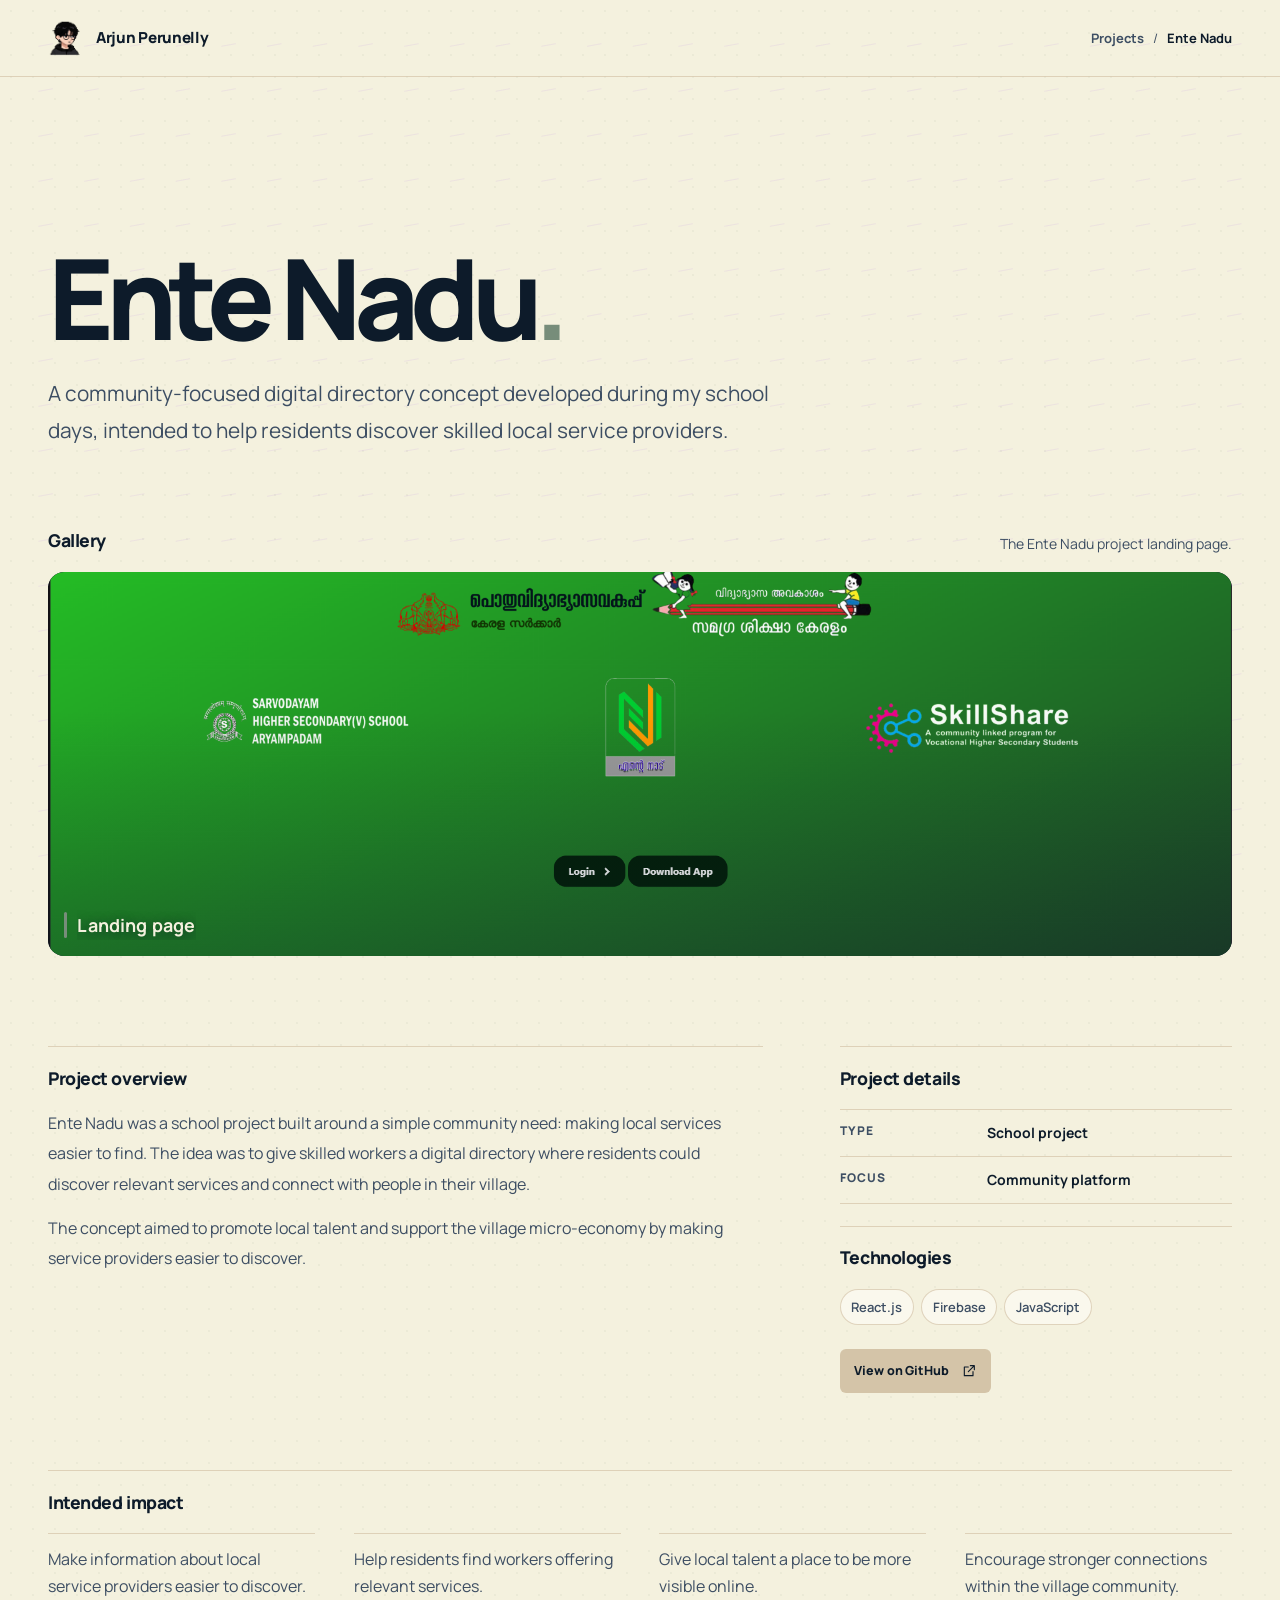
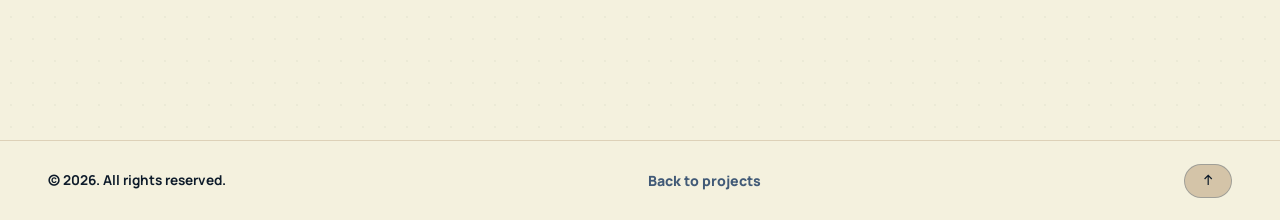
==== commit fc1b9848: "new layout" ====
--- a/projects/ente-nadu.html
+++ b/projects/ente-nadu.html
@@ -10,23 +10,12 @@
   <link rel="preconnect" href="https://fonts.googleapis.com" />
   <link rel="preconnect" href="https://fonts.gstatic.com" crossorigin />
   <link href="https://fonts.googleapis.com/css2?family=Manrope:wght@400;500;600;700;800&display=swap" rel="stylesheet" />
-  <link rel="stylesheet" href="../styles.css" />
+  <link rel="stylesheet" href="../styles.css?v=v8-skip-loader-on-return" />
+  <script>try{sessionStorage.setItem('returning_from_subpage','true');}catch(e){}</script>
 </head>
 <body>
-  <div class="site-loader" id="site-loader" role="status" aria-live="polite" hidden>
-    <div class="site-loader__content">
-      <span class="site-loader__emblem" aria-hidden="true">
-        <img class="site-loader__mark" src="../assets/arjun-logo.png" alt="" width="68" height="68" />
-      </span>
-      <p class="site-loader__name">Arjun Perunelly</p>
-      <span class="site-loader__label">Loading portfolio</span>
-      <div class="site-loader__wave" aria-hidden="true"><span></span><span></span><span></span><span></span><span></span></div>
-      <div class="site-loader__progress" role="progressbar" aria-label="Portfolio loading progress" aria-valuemin="0" aria-valuemax="100" aria-valuenow="0">
-        <span class="site-loader__percentage" aria-hidden="true">0%</span>
-      </div>
-    </div>
-  </div>
   <a class="skip-link" href="#main">Skip to content</a>
+  <canvas class="magnet-lines-canvas" aria-hidden="true"></canvas>
   <header class="project-detail-header" id="top">
     <div class="page-width project-detail-header-inner">
       <a class="wordmark" href="../index.html" aria-label="Arjun Perunelly, portfolio home">
@@ -78,9 +67,10 @@
               <li>React.js</li><li>Firebase</li><li>JavaScript</li>
             </ul>
           </div>
-          <div class="project-detail-links">
-            <a href="../index.html#projects">Return to portfolio projects
-              <svg viewBox="0 0 24 24" aria-hidden="true"><path d="M4 12h15M13 5l7 7-7 7" /></svg>
+          <div class="project-detail-actions">
+            <a class="button project-action-source" href="https://github.com/Sarvodayam-VHSS/entenadu" target="_blank" rel="noopener noreferrer">
+              View on GitHub
+              <svg viewBox="0 0 24 24" aria-hidden="true"><path d="M14 4h6v6M20 4l-9 9" /><path d="M18 13v6H5V6h6" /></svg>
             </a>
           </div>
         </aside>
@@ -107,6 +97,6 @@
       </a>
     </div>
   </footer>
-  <script src="../script.js" defer></script>
+  <script src="../script.js?v=v8-skip-loader-on-return" defer></script>
 </body>
 </html>
--- a/styles.css
+++ b/styles.css
@@ -1,3 +1,7 @@
+/* ==========================================================================
+   ARJUN PERUNELLY PORTFOLIO — WARM EDITORIAL WITH 3D STACKED COVERFLOW
+   ========================================================================== */
+
 :root {
   color-scheme: light;
   --palette-cream: #F4F1DE;
@@ -6,49 +10,51 @@
   --palette-steel: #415A77;
   --palette-deep-navy: #1B263B;
   --palette-midnight: #0D1B2A;
-  --palette-card: #E8E1CD;
+  --palette-card: #EFE9D6;
+  --palette-card-inner: #E6DECA;
+
   --palette-sand-rgb: 212 196 168;
   --palette-sage-rgb: 119 141 122;
   --palette-steel-rgb: 65 90 119;
+  --palette-cream-rgb: 244 241 222;
+  --palette-midnight-rgb: 13 27 42;
+
   --color-paper: var(--palette-cream);
-  --color-paper-light: var(--palette-cream);
+  --color-paper-light: #FAF8ED;
   --color-paper-deep: var(--palette-sand);
   --color-ink: var(--palette-midnight);
-  --color-muted: var(--palette-deep-navy);
+  --color-muted: #3D4E63;
   --color-accent: var(--palette-steel);
   --color-accent-bright: var(--palette-sage);
-  --color-accent-pale: var(--palette-sand);
-  --color-line: var(--palette-sand);
-  --color-line-strong: var(--palette-steel);
+  --color-line: rgba(212, 196, 168, 0.7);
+  --color-line-strong: rgba(65, 90, 119, 0.35);
   --color-navy: var(--palette-midnight);
-  --color-navy-muted: var(--palette-sand);
   --color-selection: var(--palette-midnight);
-  --color-paper-rgb: 244 241 222;
-  --color-paper-deep-rgb: 212 196 168;
-  --color-ink-rgb: 13 27 42;
-  --color-accent-bright-rgb: 119 141 122;
+
+  --radius-sm: 0.375rem;
+  --radius-md: 0.75rem;
+  --radius-card: 1.15rem;
+  --radius-panel: 1.6rem;
   --radius-control: 999px;
-  --radius-card: 1.25rem;
-  --radius-panel: 1.8rem;
-  --radius-detail: 0.8rem;
-  --font-sans: "Manrope", "Helvetica Neue", Arial, sans-serif;
-  --space-1: 0.5rem;
-  --space-2: 1rem;
-  --space-3: 1.5rem;
-  --space-4: 2rem;
-  --space-5: 3rem;
-  --space-6: 4rem;
-  --space-7: 6rem;
-  --space-8: 8rem;
+
+  --font-sans: "Manrope", -apple-system, BlinkMacSystemFont, "Segoe UI", Roboto, sans-serif;
+  --font-mono: "JetBrains Mono", ui-monospace, SFMono-Regular, Menlo, Monaco, Consolas, monospace;
+
   --duration-fast: 160ms;
-  --duration-base: 280ms;
-  --duration-slow: 650ms;
-  --duration-marquee: 42s;
+  --duration-base: 260ms;
+  --duration-slow: 600ms;
+  --duration-marquee: 38s;
   --ease-refined: cubic-bezier(0.22, 1, 0.36, 1);
+  --ease-spring: cubic-bezier(0.2, 0.8, 0.2, 1);
   --ease-in-out: cubic-bezier(0.77, 0, 0.175, 1);
-  --shadow-glow: 0 0 0 1.5px rgb(var(--palette-sage-rgb) / 0.9), 0 0 0 3px rgb(var(--palette-sand-rgb) / 0.24), 0 0 20px rgb(var(--palette-sage-rgb) / 0.42);
-  --content-width: 72rem;
-  --header-height: 4.8rem;
+
+  --shadow-sm: 0 2px 8px rgba(13, 27, 42, 0.04);
+  --shadow-md: 0 8px 24px rgba(13, 27, 42, 0.07);
+  --shadow-lg: 0 16px 36px rgba(13, 27, 42, 0.12);
+  --shadow-glow: 0 0 0 1.5px rgba(119, 141, 122, 0.8), 0 0 20px rgba(119, 141, 122, 0.25);
+
+  --content-width: 74rem;
+  --header-height: 4.5rem;
 }
 
 *,
@@ -64,106 +70,197 @@
 body {
   margin: 0;
   background-color: var(--color-paper);
-  background-image: radial-gradient(circle, rgb(var(--color-accent-bright-rgb) / 19%) 0.65px, transparent 0.8px); /* taste-skill-ignore: The user-provided reference uses this subtle paper-dot texture. */
-  background-size: 19px 19px;
+  background-image: 
+    radial-gradient(circle, rgba(119, 141, 122, 0.16) 0.65px, transparent 0.75px);
+  background-size: 22px 22px;
   color: var(--color-ink);
   font-family: var(--font-sans);
   font-size: 1rem;
-  line-height: 1.72;
+  line-height: 1.7;
   -webkit-font-smoothing: antialiased;
   text-rendering: optimizeLegibility;
-}
-
-body,
-button,
-a { -webkit-tap-highlight-color: transparent; }
-
+  overflow-x: hidden;
+}
+
+body, button, a { -webkit-tap-highlight-color: transparent; }
 a { color: inherit; text-decoration: none; }
-button,
-a { touch-action: manipulation; }
-button { font: inherit; }
+button, a { touch-action: manipulation; }
+button { font: inherit; cursor: pointer; border: 0; background: none; }
 ::selection { color: var(--color-paper); background: var(--color-selection); }
-:focus-visible { outline: 2px solid var(--color-ink); outline-offset: 4px; }
-
-.page-width,
-.header-inner {
-  width: min(var(--content-width), calc(100% - 4.5rem));
+:focus-visible { outline: 2px solid var(--palette-steel); outline-offset: 3px; }
+
+.page-width {
+  width: min(var(--content-width), calc(100% - 3.5rem));
   margin-inline: auto;
-}
-.header-inner { width: min(105rem, calc(100% - 5rem)); }
-
-.visually-hidden {
-  position: absolute;
-  width: 1px;
-  height: 1px;
-  overflow: hidden;
-  clip: rect(0, 0, 0, 0);
-  white-space: nowrap;
-  clip-path: inset(50%);
 }
 
 .skip-link {
   position: fixed;
-  z-index: 60;
+  z-index: 100;
   top: 0.75rem;
   left: 0.75rem;
-  padding: 0.75rem 1rem;
+  padding: 0.6rem 1.2rem;
   transform: translateY(-160%);
-  border: 0;
-  border-radius: var(--radius-detail);
-  background: var(--color-paper-light);
-  color: var(--color-ink);
+  border-radius: var(--radius-sm);
+  background: var(--palette-midnight);
+  color: var(--color-paper);
+  font-weight: 700;
+  font-size: 0.85rem;
+  transition: transform var(--duration-fast) var(--ease-refined);
 }
 .skip-link:focus { transform: translateY(0); }
 
-.site-loader[hidden] { display: none; }
+/* ==========================================================================
+   SITE PRELOADER SCREEN
+   ========================================================================== */
+body.is-loading {
+  overflow: hidden !important;
+}
+
+html.skip-loader .site-loader,
+.site-loader[hidden] {
+  display: none !important;
+}
+
+html.skip-loader body.is-loading {
+  overflow: auto !important;
+}
+
 .site-loader {
   position: fixed;
-  z-index: 100;
+  z-index: 10000;
   inset: 0;
   display: grid;
   place-items: center;
   padding: 2rem;
   background: var(--color-paper);
   color: var(--color-ink);
+  opacity: 1;
+  visibility: visible;
+  pointer-events: auto;
+  transition: opacity 450ms cubic-bezier(0.16, 1, 0.3, 1), 
+              visibility 450ms cubic-bezier(0.16, 1, 0.3, 1);
+}
+
+.site-loader.is-done {
   opacity: 0;
   visibility: hidden;
   pointer-events: none;
-  transition: opacity var(--duration-base) var(--ease-refined), visibility 0s linear var(--duration-base);
-}
-html.is-loading,
-html.is-loading body { overflow: hidden; }
-html.is-loading .site-loader {
-  opacity: 1;
-  visibility: visible;
-  pointer-events: auto;
-  transition: opacity var(--duration-base) var(--ease-refined), visibility 0s;
-}
-.site-loader__content { display: flex; flex-direction: column; align-items: center; gap: 1rem; text-align: center; }
-.site-loader__emblem { display: grid; width: 4.25rem; aspect-ratio: 1; place-items: center; }
-.site-loader__mark { display: block; width: 4.25rem; height: 4.25rem; object-fit: contain; image-rendering: pixelated; animation: loader-mark-enter 460ms var(--ease-refined) both; }
-.site-loader__name { margin: 0; font-size: 0.78rem; font-weight: 800; letter-spacing: 0.14em; text-transform: uppercase; }
-.site-loader__label { margin-top: -0.65rem; color: var(--color-accent); font-size: 0.68rem; font-weight: 700; letter-spacing: 0.12em; text-transform: uppercase; }
-.site-loader__wave { --duration: 820ms; --delay: 100ms; display: flex; width: 7rem; height: 3.5rem; align-items: center; justify-content: space-between; color: var(--palette-steel); }
-.site-loader__wave > span { display: block; flex: 0 0 12%; height: var(--bar-height); border-radius: 999px; background: currentColor; opacity: 0.5; transform: scaleY(0.45); transform-origin: center; animation: loader-wave-bar var(--duration) var(--ease-in-out) var(--bar-delay) infinite alternate; }
-.site-loader__wave > span:nth-child(1) { --bar-height: 36%; --bar-delay: 0ms; }
-.site-loader__wave > span:nth-child(2) { --bar-height: 62%; --bar-delay: var(--delay); }
-.site-loader__wave > span:nth-child(3) { --bar-height: 100%; --bar-delay: calc(var(--delay) + var(--delay)); }
-.site-loader__wave > span:nth-child(4) { --bar-height: 70%; --bar-delay: calc(var(--delay) + var(--delay) + var(--delay)); }
-.site-loader__wave > span:nth-child(5) { --bar-height: 42%; --bar-delay: calc(var(--delay) + var(--delay) + var(--delay) + var(--delay)); }
-.site-loader__progress { min-width: 3.25rem; color: var(--palette-steel); font-size: 0.75rem; font-weight: 700; letter-spacing: 0.08em; font-variant-numeric: tabular-nums; text-align: center; }
-@keyframes loader-mark-enter { from { opacity: 0; transform: translateY(0.35rem) scale(0.96); } to { opacity: 1; transform: translateY(0) scale(1); } }
-@keyframes loader-wave-bar { to { opacity: 1; transform: scaleY(1); } }
-
+}
+
+.site-loader.is-done .site-loader__content {
+  transform: scale(0.96) translateY(-8px);
+  opacity: 0;
+  transition: transform 450ms cubic-bezier(0.16, 1, 0.3, 1),
+              opacity 400ms ease;
+}
+
+.site-loader__content {
+  display: flex;
+  flex-direction: column;
+  align-items: center;
+  gap: 0.85rem;
+  text-align: center;
+  transition: transform 450ms cubic-bezier(0.16, 1, 0.3, 1),
+              opacity 400ms ease;
+}
+
+.site-loader__emblem {
+  display: grid;
+  width: 4.25rem;
+  aspect-ratio: 1;
+  place-items: center;
+}
+
+.site-loader__mark {
+  display: block;
+  width: 4.25rem;
+  height: 4.25rem;
+  object-fit: contain;
+  image-rendering: pixelated;
+  animation: loader-mark-enter 460ms var(--ease-refined) both;
+}
+
+.site-loader__name {
+  margin: 0;
+  font-size: 0.85rem;
+  font-weight: 800;
+  letter-spacing: 0.14em;
+  text-transform: uppercase;
+  color: var(--palette-midnight);
+}
+
+.site-loader__label {
+  margin-top: -0.45rem;
+  color: var(--palette-steel);
+  font-size: 0.72rem;
+  font-weight: 700;
+  letter-spacing: 0.12em;
+  text-transform: uppercase;
+  opacity: 0.85;
+}
+
+.site-loader__wave {
+  --duration: 820ms;
+  --delay: 110ms;
+  display: flex;
+  width: 5.5rem;
+  height: 2.2rem;
+  align-items: center;
+  justify-content: space-between;
+  color: var(--palette-steel);
+  margin-block: 0.35rem;
+}
+
+.site-loader__wave > span {
+  display: block;
+  flex: 0 0 11%;
+  height: var(--bar-height);
+  border-radius: 999px;
+  background: currentColor;
+  opacity: 0.65;
+  transform: scaleY(0.35);
+  transform-origin: center;
+  animation: loader-wave-bar var(--duration) ease-in-out var(--bar-delay) infinite alternate;
+}
+
+.site-loader__wave > span:nth-child(1) { --bar-height: 40%; --bar-delay: 0ms; }
+.site-loader__wave > span:nth-child(2) { --bar-height: 70%; --bar-delay: var(--delay); }
+.site-loader__wave > span:nth-child(3) { --bar-height: 100%; --bar-delay: calc(var(--delay) * 2); }
+.site-loader__wave > span:nth-child(4) { --bar-height: 70%; --bar-delay: calc(var(--delay) * 3); }
+.site-loader__wave > span:nth-child(5) { --bar-height: 40%; --bar-delay: calc(var(--delay) * 4); }
+
+.site-loader__progress {
+  min-width: 3.25rem;
+  color: var(--palette-steel);
+  font-family: var(--font-mono);
+  font-size: 0.82rem;
+  font-weight: 700;
+  letter-spacing: 0.08em;
+  font-variant-numeric: tabular-nums;
+  text-align: center;
+}
+
+@keyframes loader-mark-enter {
+  from { opacity: 0; transform: translateY(0.35rem) scale(0.96); }
+  to { opacity: 1; transform: translateY(0) scale(1); }
+}
+
+@keyframes loader-wave-bar {
+  to { opacity: 1; transform: scaleY(1); }
+}
+
+/* SCROLL PROGRESS */
 .scroll-progress {
   position: fixed;
   z-index: 35;
-  top: calc(var(--header-height) + 1rem);
-  bottom: 1.75rem;
-  left: clamp(0.6rem, 3.15vw, 2.65rem);
-  width: 2px;
+  top: calc(var(--header-height) + 1.25rem);
+  bottom: 2rem;
+  left: clamp(0.75rem, 2.5vw, 2.5rem);
+  width: 3px;
   overflow: hidden;
-  background: var(--color-line-strong);
+  border-radius: 2px;
+  background: rgba(65, 90, 119, 0.15);
   pointer-events: none;
 }
 .scroll-progress span {
@@ -172,23 +269,41 @@
   height: 100%;
   transform: scaleY(0);
   transform-origin: top center;
-  background: var(--color-accent);
-}
-
+  background: linear-gradient(to bottom, var(--palette-sage), var(--palette-steel));
+  border-radius: 2px;
+}
+
+
+
+/* MAGNET LINES CANVAS */
+.magnet-lines-canvas {
+  position: fixed;
+  z-index: 1;
+  inset: 0;
+  display: none;
+  width: 100vw;
+  height: 100dvh;
+  pointer-events: none;
+}
+.magnet-lines-canvas.is-active { display: block; }
+
+/* HEADER & NAVIGATION */
 .site-header {
   position: sticky;
-  z-index: 40;
+  z-index: 50;
   top: 0;
-  border-bottom: 1px solid var(--color-line); /* taste-skill-ignore: The reference uses fine editorial rules to separate page regions. */
-  background: rgb(var(--color-paper-rgb) / 97%);
+  border-bottom: 1px solid var(--color-line);
+  background: rgba(244, 241, 222, 0.86);
+  backdrop-filter: blur(16px) saturate(1.7);
+  -webkit-backdrop-filter: blur(16px) saturate(1.7);
   transition: background-color var(--duration-base) ease, border-color var(--duration-base) ease;
 }
 .site-header.is-scrolled {
-  border-color: var(--color-line-strong);
-  background: rgb(var(--color-paper-rgb) / 99%);
+  border-bottom-color: var(--color-line-strong);
+  background: rgba(244, 241, 222, 0.94);
+  box-shadow: 0 4px 20px rgba(13, 27, 42, 0.05);
 }
 .header-inner {
-  position: relative;
   display: flex;
   min-height: var(--header-height);
   align-items: center;
@@ -198,9 +313,8 @@
 
 .wordmark {
   display: inline-flex;
-  min-height: 44px;
-  align-items: center;
-  gap: 0.65rem;
+  align-items: center;
+  gap: 0.75rem;
   flex: 0 0 auto;
 }
 .wordmark-mark {
@@ -208,440 +322,1582 @@
   width: 2.25rem;
   height: 2.25rem;
   place-items: center;
-  flex: 0 0 auto;
+}
+.wordmark-mark img { display: block; width: 100%; height: 100%; object-fit: contain; }
+.wordmark-name {
+  font-size: 0.95rem;
+  font-weight: 800;
+  letter-spacing: -0.02em;
+  color: var(--color-ink);
+}
+.wordmark-status {
+  display: inline-flex;
+  align-items: center;
+  gap: 0.4rem;
+  padding: 0.18rem 0.55rem;
+  border-radius: var(--radius-control);
+  background: rgba(119, 141, 122, 0.18);
+  color: var(--palette-deep-navy);
+  font-family: var(--font-mono);
+  font-size: 0.75rem;
+  font-weight: 700;
+}
+.status-dot {
+  width: 0.45rem;
+  height: 0.45rem;
+  border-radius: 50%;
+  background: #2E7D32;
+  box-shadow: 0 0 0 2px rgba(46, 125, 50, 0.25);
+  animation: pulse-dot 2.4s ease-in-out infinite;
+}
+@keyframes pulse-dot {
+  0%, 100% { opacity: 1; transform: scale(1); }
+  50% { opacity: 0.6; transform: scale(1.15); }
+}
+
+/* ==========================================================================
+   NAVIGATION ICON DOCK (MATCHING USER MOCKUP)
+   ========================================================================== */
+.primary-navigation.nav-dock {
+  display: flex;
+  align-items: center;
+  gap: 0.45rem;
+  padding: 0.35rem 0.5rem;
+  border-radius: var(--radius-control);
   background: transparent;
-}
-.wordmark-mark img { display: block; width: 100%; height: 100%; object-fit: contain; image-rendering: pixelated; }
-.title-period { color: var(--color-accent-bright); }
-.wordmark-name { font-size: 0.86rem; font-weight: 700; letter-spacing: -0.025em; }
-
-.primary-navigation {
-  display: flex;
-  align-items: center;
-  gap: 0.45rem;
-  margin-left: auto;
-}
-.primary-navigation a,
-.nav-linkedin,
-.nav-github {
+  border: none;
+}
+
+.nav-dock-btn {
   position: relative;
   display: grid;
-  width: 2.75rem;
-  height: 2.75rem;
+  width: 2.35rem;
+  height: 2.35rem;
   place-items: center;
   border-radius: 50%;
-  color: var(--color-muted);
-  transition: color var(--duration-fast) ease, background-color var(--duration-fast) ease, box-shadow var(--duration-fast) ease, transform var(--duration-fast) var(--ease-refined);
-}
-.primary-navigation a svg,
-.nav-linkedin svg,
-.nav-github svg,
-.button svg,
-.project-link svg,
-.text-link svg,
-.scroll-cue svg,
-.back-to-top svg,
-.github-contact-link svg {
+  color: var(--color-ink);
+  background: transparent;
+  transition: all var(--duration-fast) var(--ease-refined);
+  text-decoration: none;
+}
+
+.nav-dock-btn svg {
+  width: 1.2rem;
+  height: 1.2rem;
+  fill: none;
+  stroke: currentColor;
+  stroke-width: 1.8;
+  stroke-linecap: round;
+  stroke-linejoin: round;
+  transition: transform var(--duration-fast) var(--ease-refined);
+}
+
+.nav-dock-btn:hover {
+  background: rgba(212, 196, 168, 0.4);
+  color: var(--palette-midnight);
+  transform: translateY(-1px);
+}
+
+/* Active Section Item (soft circle highlight as shown for Home in mockup) */
+.nav-dock-btn[aria-current="location"] {
+  background: #EFE9D6;
+  color: var(--palette-midnight);
+  box-shadow: 0 1px 4px rgba(13, 27, 42, 0.08);
+}
+
+/* Contact Button (only highlighted when active or hovered) */
+.nav-dock-btn--contact {
+  color: var(--color-ink);
+}
+
+.nav-dock-btn--contact svg {
+  stroke-width: 1.8;
+}
+
+.nav-dock-btn--contact:hover {
+  background: rgba(212, 196, 168, 0.45);
+  color: var(--palette-midnight);
+  transform: translateY(-1px);
+}
+
+.nav-dock-btn--contact[aria-current="location"] {
+  background: var(--palette-sand);
+  color: var(--palette-midnight);
+  box-shadow: 0 1px 6px rgba(13, 27, 42, 0.12);
+}
+
+/* Vertical Divider in Dock */
+.nav-dock-divider {
   display: block;
+  width: 1.5px;
+  height: 1.35rem;
+  background: var(--palette-steel);
+  opacity: 0.55;
+  margin-inline: 0.55rem;
+}
+
+/* Social & Resume Buttons inside Dock */
+.nav-dock-socials {
+  display: flex;
+  align-items: center;
+  gap: 0.35rem;
+}
+
+.nav-dock-btn--social svg {
+  fill: currentColor;
+  stroke: none;
   width: 1.15rem;
   height: 1.15rem;
+}
+
+.nav-dock-label {
+  display: none; /* Icon-only on desktop */
+}
+
+.menu-toggle { display: none; }
+
+/* HERO SECTION */
+.hero {
+  position: relative;
+  padding-block: 5.5rem 6.5rem;
+  text-align: left;
+}
+.hero-content {
+  position: relative;
+  z-index: 10;
+  max-width: 58rem;
+}
+
+.hero-kicker {
+  display: inline-flex;
+  flex-wrap: wrap;
+  align-items: center;
+  gap: 0.75rem;
+  margin-bottom: 1.75rem;
+  font-family: var(--font-mono);
+  font-size: 0.75rem;
+  font-weight: 600;
+  color: var(--color-muted);
+}
+.kicker-badge {
+  display: inline-flex;
+  align-items: center;
+  gap: 0.5rem;
+  padding: 0.35rem 0.85rem;
+  border-radius: var(--radius-control);
+  background: var(--palette-sand);
+  color: var(--palette-midnight);
+  border: 1px solid rgba(65, 90, 119, 0.15);
+}
+.kicker-pulse {
+  width: 0.45rem;
+  height: 0.45rem;
+  border-radius: 50%;
+  background: var(--palette-steel);
+}
+.kicker-dot-sep { color: var(--palette-steel); opacity: 0.5; }
+.kicker-college { color: var(--color-muted); }
+
+.hero-title {
+  margin: 0;
+  font-size: clamp(3.75rem, 8.5vw, 6.75rem);
+  font-weight: 800;
+  letter-spacing: -0.05em;
+  line-height: 0.98;
+  color: var(--color-ink);
+}
+.hero-title-lead { display: block; }
+.hero-title-family { display: block; color: var(--palette-steel); }
+.title-period { color: var(--palette-sage); }
+
+.hero-deck {
+  max-width: 48rem;
+  margin: 2rem 0 0;
+  color: var(--color-ink);
+  font-size: clamp(1.35rem, 2.6vw, 1.85rem);
+  font-weight: 700;
+  letter-spacing: -0.035em;
+  line-height: 1.4;
+}
+.hero-deck span {
+  color: var(--palette-steel);
+  text-decoration: underline;
+  text-decoration-color: var(--palette-sage);
+  text-decoration-thickness: 3px;
+  text-underline-offset: 0.18em;
+}
+
+/* HERO ROTATING TEXT ANIMATION */
+.text-rotator {
+  position: relative;
+  display: inline-flex;
+  vertical-align: baseline;
+  transition: width 350ms cubic-bezier(0.16, 1, 0.3, 1);
+  overflow: hidden;
+  white-space: nowrap;
+  padding-bottom: 0.22em;
+  margin-bottom: -0.22em;
+}
+
+.text-rotator__item {
+  display: inline-block;
+  color: var(--palette-steel);
+  font-weight: 700;
+  text-decoration: underline;
+  text-decoration-color: var(--palette-sage);
+  text-decoration-thickness: 3px;
+  text-underline-offset: 0.18em;
+  transition: transform 450ms cubic-bezier(0.16, 1, 0.3, 1), 
+              opacity 400ms ease, 
+              filter 400ms ease;
+  will-change: transform, opacity;
+}
+
+.text-rotator__item:not(.is-active) {
+  position: absolute;
+  top: 0;
+  left: 0;
+  opacity: 0;
+  pointer-events: none;
+  transform: translateY(100%);
+  filter: blur(4px);
+}
+
+.text-rotator__item.is-active {
+  position: relative;
+  opacity: 1;
+  transform: translateY(0);
+  filter: blur(0);
+}
+
+.text-rotator__item.is-exiting {
+  position: absolute;
+  top: 0;
+  left: 0;
+  opacity: 0;
+  transform: translateY(-100%);
+  filter: blur(4px);
+}
+
+
+.hero-intro {
+  max-width: 44rem;
+  margin: 1.25rem 0 0;
+  color: var(--color-muted);
+  font-size: 1.05rem;
+  line-height: 1.85;
+}
+
+/* ARCHITECTURAL SPECIFICATION LEDGER */
+.hero-ledger {
+  display: grid;
+  grid-template-columns: repeat(4, 1fr);
+  gap: 1.25rem;
+  margin-top: 2.75rem;
+  padding: 1.4rem 1.6rem;
+  border: 1px solid var(--color-line-strong);
+  border-radius: var(--radius-card);
+  background: rgba(244, 241, 222, 0.65);
+  backdrop-filter: blur(8px);
+}
+.ledger-col {
+  display: flex;
+  flex-direction: column;
+  gap: 0.25rem;
+}
+.ledger-col + .ledger-col {
+  border-left: 1px solid var(--color-line);
+  padding-left: 1.25rem;
+}
+.ledger-num {
+  font-family: var(--font-mono);
+  font-size: 0.7rem;
+  font-weight: 700;
+  color: var(--palette-sage);
+}
+.ledger-label {
+  font-size: 0.72rem;
+  font-weight: 800;
+  letter-spacing: 0.08em;
+  text-transform: uppercase;
+  color: var(--color-muted);
+}
+.ledger-val {
+  font-size: 0.9rem;
+  font-weight: 700;
+  color: var(--color-ink);
+  line-height: 1.35;
+}
+
+.hero-actions {
+  display: flex;
+  flex-wrap: wrap;
+  align-items: center;
+  gap: 1rem;
+  margin-top: 2.5rem;
+}
+
+/* BUTTONS */
+.button {
+  display: inline-flex;
+  min-height: 3.15rem;
+  align-items: center;
+  justify-content: center;
+  gap: 0.75rem;
+  padding: 0.75rem 1.4rem;
+  border-radius: var(--radius-sm);
+  font-size: 0.88rem;
+  font-weight: 800;
+  letter-spacing: -0.01em;
+  transition: all var(--duration-fast) var(--ease-refined);
+}
+.button svg {
+  width: 1rem;
+  height: 1rem;
   fill: none;
   stroke: currentColor;
+  stroke-width: 2;
   stroke-linecap: round;
   stroke-linejoin: round;
-  stroke-width: 1.8;
-}
-.primary-navigation a:hover,
-.primary-navigation a:focus-visible,
-.primary-navigation a[aria-current="location"] {
-  background: var(--color-accent-pale);
-  color: var(--color-accent);
-  transform: translateY(-1px);
-}
-.primary-navigation a .visually-hidden { display: none; }
-.nav-linkedin {
-  margin-left: 1.1rem;
+  transition: transform var(--duration-fast) var(--ease-refined);
+}
+.button:hover svg { transform: translateX(3px); }
+.button:active { transform: scale(0.97); }
+
+.button-primary {
+  background: var(--palette-midnight);
+  color: var(--color-paper);
+  box-shadow: 0 4px 14px rgba(13, 27, 42, 0.18);
+}
+.button-primary:hover {
+  background: var(--palette-steel);
+  box-shadow: 0 6px 20px rgba(65, 90, 119, 0.28);
+  transform: translateY(-2px);
+}
+
+.button-secondary {
+  background: rgba(212, 196, 168, 0.4);
   color: var(--color-ink);
-}
-.nav-github { margin-left: -0.9rem; color: var(--color-ink); }
-.nav-linkedin::before {
-  position: absolute;
-  top: 25%;
-  bottom: 25%;
-  left: -0.65rem;
-  width: 1px;
-  background: var(--color-line-strong);
-  content: "";
-  pointer-events: none;
-}
-.nav-linkedin:hover,
-.nav-linkedin:focus-visible,
-.nav-github:hover,
-.nav-github:focus-visible { background: var(--color-ink); color: var(--color-paper-light); }
-.nav-github:focus-visible { outline-color: var(--color-paper); }
-.nav-github svg { width: 1.25rem; height: 1.25rem; }
-.nav-linkedin svg { width: 1.1rem; height: 1.25rem; fill: currentColor; stroke: none; }
-.menu-toggle { display: none; transition: box-shadow var(--duration-fast) ease; }
-
-@media (min-width: 901px) {
-  .primary-navigation a {
-    width: 44px;
-    height: 44px;
-    padding: 0;
-  }
-}
-
-.hero {
-  position: relative;
-  display: grid;
-  min-height: min(52rem, calc(100svh - var(--header-height)));
-  place-items: center stretch;
-  padding-block: 5.5rem 7rem;
-  text-align: left;
-}
-.hero::before {
-  position: absolute;
-  z-index: 0;
-  inset-block: 0;
-  left: 50%;
-  width: 100vw;
-  transform: translateX(-50%);
-  background: var(--color-navy);
-  content: "";
-}
-.hero-content { position: relative; z-index: 16; width: 100%; max-width: 70rem; margin-inline: 0; }
-.magnet-lines-canvas {
-  position: fixed;
-  z-index: 15;
-  inset: 0;
-  display: none;
-  width: 100vw;
-  height: 100dvh;
-  pointer-events: none;
-}
-.magnet-lines-canvas.is-active { display: block; }
-.content-section > .page-width,
-.footer-inner { position: relative; z-index: 16; }
-.project-meta,
-.architecture-label,
-.architecture-status,
-.node-label,
-.architecture-caption,
-.skill-index,
-.education-status,
-.footer-note {
-  font-size: 0.8125rem;
-  font-weight: 700;
-  letter-spacing: 0.095em;
-  line-height: 1.6;
-  text-transform: uppercase;
-}
-.hero-title {
-  margin: 0;
-  font-size: clamp(4.5rem, 9.5vw, 8.25rem);
-  font-weight: 800;
-  letter-spacing: -0.045em;
-  line-height: 0.99;
-  color: var(--color-paper);
-}
-.hero-hello {
-  display: flex;
-  align-items: center;
-  justify-content: flex-start;
-  gap: clamp(0.75rem, 2vw, 1.4rem);
-  font-size: 0.34em;
-  letter-spacing: -0.025em;
-  line-height: 1.08;
-}
-.hero-pill {
-  display: inline-flex;
-  min-height: 3.15rem;
-  align-items: center;
-  gap: 0.65rem;
-  padding: 0.3rem 1rem 0.3rem 0.35rem;
-  border-radius: var(--radius-control);
-  background: var(--palette-sand);
-  color: var(--color-navy);
-  font-size: 0.8125rem;
-  font-weight: 800;
-  letter-spacing: 0.015em;
-  white-space: nowrap;
-}
-.hero-pill-mark {
-  display: grid;
-  width: 2.5rem;
-  height: 2.5rem;
-  place-items: center;
-  overflow: hidden;
-  border-radius: 50%;
-  background: var(--color-paper);
-}
-.hero-pill-mark img { display: block; width: 100%; height: 100%; border-radius: inherit; object-fit: cover; image-rendering: pixelated; }
-.hero-name { display: block; margin-top: 0.16em; }
-.hero-name-second { color: var(--palette-sage); }
-.hero-deck {
-  max-width: 48rem;
-  margin: 1.6rem 0 0;
-  color: var(--color-paper);
-  font-size: clamp(1.35rem, 2.5vw, 1.9rem);
-  font-weight: 600;
-  letter-spacing: -0.04em;
-  line-height: 1.42;
-}
-.hero-deck span { color: var(--palette-sand); }
-.hero-intro {
-  max-width: 42rem;
-  margin: 0.9rem 0 0;
-  color: var(--palette-sand);
-  font-size: 0.98rem;
-  line-height: 1.85;
-}
-.hero-actions {
-  display: flex;
-  flex-wrap: wrap;
-  align-items: center;
-  justify-content: flex-start;
-  gap: 0.8rem;
-  margin-top: 1.65rem;
-}
-.button {
-  position: relative;
-  isolation: isolate;
-  display: inline-flex;
-  min-height: 3rem;
-  align-items: center;
-  justify-content: center;
-  gap: 0.8rem;
-  padding: 0.7rem 1.2rem;
-  border: 0;
-  border-radius: var(--radius-detail);
-  background-image: linear-gradient(110deg, transparent 42%, rgb(var(--specular-rgb, var(--palette-steel-rgb)) / 0.06) 47%, rgb(var(--specular-rgb, var(--palette-steel-rgb)) / 0.24) 50%, rgb(var(--specular-rgb, var(--palette-steel-rgb)) / 0.06) 53%, transparent 58%);
-  background-repeat: no-repeat;
-  background-position: left center;
-  background-size: 240% 100%;
-  font-size: 0.86rem;
-  font-weight: 800;
-  transition: color var(--duration-fast) ease, background-color var(--duration-fast) ease, background-position var(--duration-base) var(--ease-refined), border-color var(--duration-fast) ease, box-shadow var(--duration-fast) ease, transform var(--duration-fast) var(--ease-refined);
-}
-.button-primary,
-.button-contact { --specular-rgb: var(--palette-steel-rgb); }
-.button-secondary { --specular-rgb: var(--color-paper-rgb); }
-.button:focus-visible { background-position: right center; }
-.button svg,
-.project-link svg,
-.text-link svg { width: 1rem; height: 1rem; }
-.button:hover { transform: translateY(-2px); }
-.button:active { transform: translateY(0); }
-.button-primary { background-color: var(--color-paper); color: var(--color-navy); }
-.button-primary:hover { background-color: var(--palette-sand); }
-.button-secondary { background-color: rgb(var(--color-paper-rgb) / 12%); color: var(--color-paper); }
-.button-secondary:hover { background-color: var(--color-paper); color: var(--color-navy); }
-@media (hover: hover) and (pointer: fine) { .button:hover { background-position: right center; } }
-.hero :focus-visible { outline-color: var(--color-paper); }
+  border: 1px solid var(--color-line-strong);
+}
+.button-secondary:hover {
+  background: var(--color-paper-light);
+  border-color: var(--palette-steel);
+  transform: translateY(-2px);
+  box-shadow: var(--shadow-sm);
+}
 
 .scroll-cue {
   position: absolute;
-  z-index: 16;
-  bottom: 1.55rem;
+  z-index: 10;
+  bottom: 1.5rem;
   right: 0;
   display: flex;
-  min-height: 44px;
-  align-items: center;
-  justify-content: center;
-  gap: 0.55rem;
-  color: var(--palette-sand);
-  font-size: 0.8125rem;
-  font-weight: 700;
-  letter-spacing: 0.12em;
+  align-items: center;
+  gap: 0.65rem;
+  color: var(--color-muted);
+  font-family: var(--font-mono);
+  font-size: 0.75rem;
+  font-weight: 600;
+  letter-spacing: 0.05em;
   text-transform: uppercase;
-  white-space: nowrap;
-}
-.scroll-cue-line { width: 1.8rem; height: 1px; background: var(--palette-sage); /* taste-skill-ignore: This is the reference-inspired animated scroll cue. */ }
-.scroll-cue svg { width: 0.9rem; height: 0.9rem; color: var(--palette-sage); }
-
-.content-section,
-.contact-section { padding-block: clamp(5rem, 9vw, 8rem); }
+}
+.scroll-cue-line {
+  width: 2.2rem;
+  height: 2px;
+  background: var(--palette-sage);
+}
+.scroll-cue svg { width: 0.9rem; height: 0.9rem; stroke: currentColor; fill: none; stroke-width: 2; }
+
+/* CONTENT SECTIONS COMMON */
 .content-section {
   position: relative;
-  border-top: 1px solid var(--color-line); /* taste-skill-ignore: The supplied reference uses thin rules as editorial section dividers. */
-}
-.content-section::before {
-  position: absolute;
-  top: -1px;
-  right: 0;
-  left: 0;
-  height: 1px; /* taste-skill-ignore: The rule is the reference-inspired line-draw animation. */
-  transform: scaleX(1);
-  transform-origin: left center;
-  background: var(--color-line-strong);
-  content: "";
-}
-.has-motion .content-section::before {
-  transform: scaleX(0);
-  transition: transform 760ms var(--ease-refined);
-}
-.has-motion .content-section.is-visible::before { transform: scaleX(1); }
-.about-section,
-.skills-section,
-.education-section { background: rgb(var(--color-paper-deep-rgb) / 18%); }
-.projects-section { background: rgb(var(--color-paper-deep-rgb) / 42%); }
-.section-heading {
-  display: grid;
-  grid-template-columns: minmax(0, 1.35fr) minmax(16rem, 0.65fr);
-  align-items: end;
-  gap: 1.5rem 3rem;
-  margin-bottom: 3.4rem;
+  padding-block: clamp(5.5rem, 9vw, 8rem);
+  border-top: 1px solid var(--color-line);
+}
+.about-section { background: rgba(212, 196, 168, 0.16); }
+.projects-section { background: rgba(212, 196, 168, 0.32); }
+.skills-section { background: rgba(212, 196, 168, 0.16); }
+.education-section { background: rgba(212, 196, 168, 0.24); }
+
+.section-heading { margin-bottom: 3.5rem; }
+.section-kicker {
+  display: block;
+  margin-bottom: 0.65rem;
+  font-family: var(--font-mono);
+  font-size: 0.78rem;
+  font-weight: 700;
+  letter-spacing: 0.08em;
+  text-transform: uppercase;
+  color: var(--palette-steel);
 }
 .section-heading h2 {
-  max-width: 48rem;
+  max-width: 52rem;
   margin: 0;
-  color: var(--color-ink);
-  font-size: clamp(2.8rem, 5.8vw, 5.6rem);
+  font-size: clamp(2.75rem, 5.5vw, 4.5rem);
   font-weight: 800;
   letter-spacing: -0.04em;
-  line-height: 1.03;
+  line-height: 1.05;
+  color: var(--color-ink);
 }
 .section-heading h2 span {
+  color: var(--palette-steel);
+  text-decoration: underline;
+  text-decoration-color: var(--palette-sage);
+  text-decoration-thickness: 3px;
+  text-underline-offset: 0.14em;
+}
+.section-intro {
+  max-width: 38rem;
+  margin: 1.15rem 0 0;
+  color: var(--color-muted);
+  font-size: 1.05rem;
+  line-height: 1.8;
+}
+
+/* ABOUT SECTION */
+.about-grid {
+  display: grid;
+  grid-template-columns: minmax(0, 0.95fr) minmax(0, 1.05fr);
+  gap: clamp(2.5rem, 6vw, 5.5rem);
+  align-items: start;
+}
+.about-quote-panel {
+  position: relative;
+  padding: 2.25rem 2rem;
+  border: 1px solid var(--color-line-strong);
+  border-radius: var(--radius-card);
+  background: var(--color-paper-light);
+  box-shadow: var(--shadow-sm);
+}
+.quote-mark {
+  position: absolute;
+  top: 0.5rem;
+  left: 1.25rem;
+  font-size: 5rem;
+  line-height: 1;
+  font-family: serif;
+  color: var(--palette-sand);
+  opacity: 0.7;
+  pointer-events: none;
+}
+.about-lead {
+  position: relative;
+  margin: 0;
+  font-size: clamp(1.25rem, 2.2vw, 1.6rem);
+  font-weight: 700;
+  letter-spacing: -0.03em;
+  line-height: 1.48;
   color: var(--color-ink);
-  text-decoration: underline;
-  text-decoration-color: var(--palette-steel);
-  text-decoration-thickness: 1px;
-  text-underline-offset: 0.12em;
-}
-.section-intro {
-  max-width: 30rem;
-  margin: 0 0 0.25rem;
+}
+.about-badges {
+  display: flex;
+  flex-wrap: wrap;
+  gap: 0.5rem;
+  margin-top: 1.75rem;
+  padding-top: 1.25rem;
+  border-top: 1px solid var(--color-line);
+}
+.about-badge {
+  font-size: 0.8rem;
+  font-weight: 700;
+  padding: 0.3rem 0.65rem;
+  border-radius: var(--radius-control);
+  background: rgba(119, 141, 122, 0.15);
+  color: var(--palette-deep-navy);
+  font-family: var(--font-mono);
+  font-size: 0.72rem;
+  font-weight: 700;
+}
+
+.about-narrative { display: flex; flex-direction: column; gap: 2rem; }
+.about-prose p {
+  margin: 0 0 1.2rem;
   color: var(--color-muted);
-  font-size: 0.98rem;
-  line-height: 1.8;
-}
-
-.about-layout {
+  font-size: 1.02rem;
+  line-height: 1.88;
+}
+.about-pillars {
   display: grid;
-  grid-template-columns: minmax(0, 0.8fr) minmax(20rem, 1fr);
-  gap: clamp(2rem, 8vw, 7rem);
-  align-items: start;
-  padding-top: 2.1rem;
-  border-top: 1px solid var(--color-line); /* taste-skill-ignore: The supplied reference uses thin rules as editorial dividers. */
-}
-.about-lead {
-  max-width: 30rem;
+  grid-template-columns: repeat(2, 1fr);
+  gap: 1.25rem;
+  padding-top: 1.5rem;
+  border-top: 1px solid var(--color-line);
+}
+.pillar-item { display: flex; flex-direction: column; gap: 0.35rem; }
+.pillar-num {
+  display: grid;
+  width: 1.75rem;
+  height: 1.75rem;
+  place-items: center;
+  border-radius: var(--radius-sm);
+  background: var(--palette-steel);
+  color: var(--color-paper);
+  font-family: var(--font-mono);
+  font-size: 0.75rem;
+  font-weight: 800;
+}
+:is(.pillar-item h3, .pillar-item h4) { margin: 0.35rem 0 0; font-size: 1.05rem; font-weight: 800; color: var(--color-ink); }
+.pillar-item p { margin: 0; font-size: 0.88rem; color: var(--color-muted); line-height: 1.65; }
+
+/* ==========================================================================
+   FEATURED PROJECTS - EDITORIAL BENTO GRID (MATCHING REFERENCE MOCKUP)
+   ========================================================================== */
+
+/* HEADER LAYOUT */
+.bento-header {
+  display: flex;
+  align-items: flex-end;
+  justify-content: space-between;
+  gap: 1.5rem;
+  margin-bottom: 2.5rem;
+  flex-wrap: wrap;
+}
+
+.bento-header-left {
+  max-width: 26rem;
+}
+
+.bento-title {
   margin: 0;
-  color: var(--color-ink);
-  font-size: clamp(1.35rem, 2.5vw, 1.8rem);
+  font-size: clamp(2.4rem, 5.2vw, 3.8rem);
+  font-weight: 800;
+  letter-spacing: -0.04em;
+  line-height: 1.05;
+  color: var(--palette-midnight);
+}
+
+.bento-subtitle {
+  margin: 0.75rem 0 0;
+  font-size: 0.95rem;
+  line-height: 1.6;
+  color: var(--color-muted);
+}
+
+.bento-header-center {
+  display: flex;
+  align-items: center;
+  justify-content: center;
+  flex: 1 1 auto;
+}
+
+.bento-filter-bar {
+  display: inline-flex;
+  align-items: center;
+  gap: 0.35rem;
+  padding: 0.35rem;
+  background: var(--palette-sand);
+  border: 1px solid rgba(65, 90, 119, 0.22);
+  border-radius: var(--radius-control);
+  box-shadow: inset 0 1px 3px rgba(13, 27, 42, 0.05);
+}
+
+.bento-filter-pill {
+  padding: 0.42rem 1.15rem;
+  border-radius: var(--radius-control);
+  background: transparent;
+  border: none;
+  color: var(--palette-midnight);
+  font-size: 0.84rem;
   font-weight: 700;
-  letter-spacing: -0.045em;
-  line-height: 1.46;
-}
-.about-copy { max-width: 42rem; }
-.about-copy p { margin: 0 0 1rem; color: var(--color-muted); font-size: 0.96rem; line-height: 1.9; }
-.about-copy p:last-child { margin-bottom: 0; }
-
-.project-card-grid {
+  cursor: pointer;
+  transition: all var(--duration-fast) var(--ease-refined);
+}
+
+.bento-filter-pill:hover {
+  background: rgba(244, 241, 222, 0.65);
+  color: var(--palette-midnight);
+}
+
+.bento-filter-pill.is-active {
+  background: var(--palette-midnight);
+  color: var(--palette-cream);
+  box-shadow: 0 4px 14px rgba(13, 27, 42, 0.24);
+}
+
+.bento-header-right {
+  text-align: right;
+  display: flex;
+  flex-direction: column;
+  align-items: flex-end;
+}
+
+.bento-kicker-tag {
+  display: inline-flex;
+  align-items: center;
+  gap: 0.5rem;
+  font-family: var(--font-sans);
+  font-size: 0.8rem;
+  font-weight: 800;
+  letter-spacing: 0.08em;
+  color: var(--palette-steel);
+}
+
+.star-sparkle {
+  width: 1.15rem;
+  height: 1.15rem;
+  fill: var(--palette-midnight);
+}
+
+.bento-kicker-sub {
+  margin: 0.45rem 0 0;
+  font-size: 0.84rem;
+  color: var(--color-muted);
+}
+
+/* BENTO GRID CONTAINER */
+.bento-grid {
   display: grid;
-  grid-template-columns: repeat(2, minmax(0, 1fr));
-  grid-auto-rows: 1fr;
+  grid-template-columns: 1.25fr 1fr;
+  grid-template-rows: minmax(290px, auto) minmax(290px, auto);
+  gap: 1.35rem;
   align-items: stretch;
-  width: min(100%, 46rem);
-  margin-inline: auto;
-  gap: clamp(1rem, 2.4vw, 1.7rem);
-}
-.project-card {
+}
+
+/* COMMON BENTO CARD */
+.bento-card {
   position: relative;
-  isolation: isolate;
+  border-radius: 1.6rem;
+  transition: transform 0.4s var(--ease-spring), box-shadow 0.4s ease, opacity 0.35s ease;
+  will-change: transform;
+  cursor: pointer;
+}
+
+.bento-card-hitbox {
+  position: absolute;
+  inset: 0;
+  z-index: 4;
+  border-radius: inherit;
+  cursor: pointer;
+}
+
+.bento-card.is-dimmed {
+  opacity: 0.32;
+  filter: grayscale(0.2);
+  transform: scale(0.98);
+}
+
+/* --------------------------------------------------------------------------
+   CARD 1: NEKO FEATURED HERO CARD (LEFT COLUMN - SPANS 2 ROWS)
+   -------------------------------------------------------------------------- */
+.bento-card--featured {
+  grid-column: 1;
+  grid-row: 1 / span 2;
+  background: #0E0919;
+  background-image: 
+    radial-gradient(circle at 85% 15%, rgba(168, 85, 247, 0.32), transparent 55%),
+    radial-gradient(circle at 15% 85%, rgba(126, 34, 206, 0.22), transparent 50%),
+    linear-gradient(175deg, #130B24 0%, #0A0612 100%);
+  border: 1px solid rgba(168, 85, 247, 0.28);
+  box-shadow: 
+    0 20px 48px rgba(10, 6, 18, 0.42),
+    0 0 35px rgba(168, 85, 247, 0.12);
+  overflow: hidden;
+  padding: 1.85rem 1.85rem 1.4rem;
+  display: flex;
+  flex-direction: column;
+  justify-content: space-between;
+  min-height: 610px;
+}
+
+.bento-card--featured:hover {
+  transform: translateY(-4px);
+  border-color: rgba(168, 85, 247, 0.5);
+  box-shadow: 
+    0 24px 56px rgba(10, 6, 18, 0.52),
+    0 0 45px rgba(168, 85, 247, 0.22);
+}
+
+/* Anime art overlay */
+.bento-neko-art {
+  position: absolute;
+  top: 0;
+  right: 0;
+  width: 62%;
+  height: 58%;
+  pointer-events: none;
+  overflow: hidden;
+  z-index: 1;
+  mask-image: radial-gradient(circle at 75% 25%, black 45%, transparent 75%);
+  -webkit-mask-image: radial-gradient(circle at 75% 25%, black 45%, transparent 75%);
+}
+
+.bento-neko-art img {
+  width: 100%;
+  height: 100%;
+  object-fit: cover;
+  object-position: top right;
+  opacity: 0.95;
+  filter: contrast(1.05) brightness(1.02);
+}
+
+/* Top bar */
+.bento-featured-top {
+  position: relative;
+  z-index: 3;
+  display: flex;
+  align-items: center;
+  justify-content: space-between;
+  gap: 1rem;
+}
+
+.bento-neko-brand {
+  display: inline-flex;
+  align-items: center;
+  gap: 0.55rem;
+  color: #FFFFFF;
+  font-weight: 700;
+  font-size: 0.95rem;
+}
+
+.bento-cat-icon {
+  width: 2.1rem;
+  height: 2.1rem;
+  border-radius: 50%;
+  background: #8B5CF6;
+  display: grid;
+  place-items: center;
+  color: #FFFFFF;
+  box-shadow: 0 0 16px rgba(139, 92, 246, 0.55);
+}
+
+.bento-cat-icon svg {
+  width: 1.15rem;
+  height: 1.15rem;
+  fill: currentColor;
+}
+
+.bento-featured-badges {
+  display: inline-flex;
+  align-items: center;
+  gap: 0.65rem;
+}
+
+.bento-featured-pill {
+  display: inline-flex;
+  align-items: center;
+  gap: 0.35rem;
+  padding: 0.35rem 0.85rem;
+  border-radius: 999px;
+  background: rgba(255, 255, 255, 0.12);
+  backdrop-filter: blur(8px);
+  border: 1px solid rgba(255, 255, 255, 0.18);
+  color: #FFFFFF;
+  font-size: 0.78rem;
+  font-weight: 700;
+}
+
+.bento-ext-btn-light {
+  width: 2.35rem;
+  height: 2.35rem;
+  border-radius: 0.65rem;
+  background: #FFFFFF;
+  color: #0E0919;
+  display: grid;
+  place-items: center;
+  box-shadow: 0 4px 14px rgba(0, 0, 0, 0.28);
+  transition: all var(--duration-fast) ease;
+}
+
+.bento-ext-btn-light svg {
+  width: 1rem;
+  height: 1rem;
+  stroke: currentColor;
+  fill: none;
+  stroke-width: 2.4;
+}
+
+.bento-ext-btn-light:hover {
+  transform: scale(1.08);
+  background: #FAF8ED;
+}
+
+/* Body content */
+.bento-featured-body {
+  position: relative;
+  z-index: 3;
+  margin-top: 1.6rem;
+}
+
+.bento-featured-title {
+  margin: 0;
+  font-size: clamp(2rem, 3.2vw, 2.55rem);
+  font-weight: 800;
+  line-height: 1.12;
+  letter-spacing: -0.035em;
+  color: #FFFFFF;
+}
+
+.accent-purple-glow {
+  color: #C084FC;
+  text-shadow: 0 0 24px rgba(192, 132, 252, 0.45);
+}
+
+.bento-featured-desc {
+  margin: 0.95rem 0 0;
+  font-size: 0.92rem;
+  line-height: 1.65;
+  color: rgba(255, 255, 255, 0.74);
+  max-width: 24rem;
+}
+
+.bento-featured-tags {
+  display: flex;
+  flex-wrap: wrap;
+  gap: 0.45rem;
+  margin-top: 1.25rem;
+}
+
+.bento-featured-tags span {
+  padding: 0.32rem 0.78rem;
+  border-radius: 999px;
+  background: rgba(255, 255, 255, 0.08);
+  border: 1px solid rgba(255, 255, 255, 0.14);
+  color: #E9D5FF;
+  font-size: 0.78rem;
+  font-weight: 600;
+}
+
+.bento-featured-cta {
+  margin-top: 1.5rem;
+}
+
+.bento-btn-white {
+  position: relative;
+  z-index: 6;
+  display: inline-flex;
+  align-items: center;
+  gap: 0.65rem;
+  padding: 0.65rem 1.45rem;
+  border-radius: 999px;
+  background: #FFFFFF;
+  color: #0E0919;
+  font-weight: 800;
+  font-size: 0.9rem;
+  text-decoration: none;
+  box-shadow: 0 6px 20px rgba(0, 0, 0, 0.32);
+  transition: all var(--duration-fast) ease;
+}
+
+.bento-btn-white svg {
+  width: 1.15rem;
+  height: 1.15rem;
+  fill: currentColor;
+}
+
+.bento-btn-white .cta-arrow {
+  width: 1rem;
+  height: 1rem;
+  stroke: currentColor;
+  fill: none;
+  stroke-width: 2.2;
+  transition: transform var(--duration-fast) ease;
+}
+
+.bento-btn-white:hover {
+  transform: translateY(-2px);
+  background: #FAF8ED;
+  box-shadow: 0 8px 24px rgba(0, 0, 0, 0.4);
+}
+
+.bento-btn-white:hover .cta-arrow {
+  transform: translateX(3px);
+}
+
+/* Floating UI Mockups */
+.bento-featured-mockups {
+  position: relative;
+  z-index: 2;
+  margin-top: 1.8rem;
+  width: 100%;
+  border-radius: 1rem;
+  overflow: hidden;
+}
+
+.bento-featured-mockups img {
   display: block;
-  min-width: 0;
-  border-radius: var(--radius-card);
-  box-shadow: 0 8px 24px rgb(var(--color-ink-rgb) / 6%);
-  color: var(--color-ink);
-  text-decoration: none;
-  transition: transform 350ms var(--ease-refined), box-shadow 350ms var(--ease-refined);
-}
-.project-card:focus-visible { outline: none; box-shadow: var(--shadow-glow); }
-.project-card-content {
-  display: flex;
-  height: 100%;
-  min-width: 0;
+  width: 100%;
+  height: auto;
+  border-radius: 0.85rem;
+  filter: drop-shadow(0 12px 28px rgba(0, 0, 0, 0.45));
+}
+
+/* Bottom meta */
+.bento-featured-footer {
+  position: relative;
+  z-index: 3;
+  display: flex;
+  align-items: center;
+  justify-content: space-between;
+  margin-top: 1.25rem;
+  padding-top: 0.85rem;
+  border-top: 1px solid rgba(255, 255, 255, 0.1);
+  color: rgba(255, 255, 255, 0.45);
+  font-size: 0.78rem;
+  font-weight: 700;
+}
+
+.bento-meta-num {
+  font-family: var(--font-mono);
+  letter-spacing: 0.05em;
+}
+
+.bento-meta-keywords {
+  letter-spacing: 0.12em;
+}
+
+/* --------------------------------------------------------------------------
+   STANDARD BENTO CARDS (CARDS 02, 03, 04)
+   -------------------------------------------------------------------------- */
+.bento-card--standard {
+  background: var(--color-paper-light);
+  border: 1px solid var(--color-line-strong);
+  border-radius: 1.5rem;
+  overflow: hidden;
+  display: flex;
   flex-direction: column;
+  justify-content: space-between;
+  box-shadow: var(--shadow-sm);
+}
+
+.bento-card--standard:hover {
+  transform: translateY(-4px);
+  border-color: var(--palette-steel);
+  box-shadow: 0 16px 36px rgba(13, 27, 42, 0.12);
+}
+
+.bento-card-media {
+  position: relative;
+  width: 100%;
+  aspect-ratio: 16 / 9;
+  max-height: 148px;
+  background: var(--palette-midnight);
   overflow: hidden;
-  border-radius: var(--radius-card);
-  background: var(--palette-card);
-}
-.project-card-media {
-  position: relative;
-  overflow: hidden;
-  aspect-ratio: 1.72;
-  background: var(--color-paper-deep);
-}
-.project-card-media::after {
-  position: absolute;
-  inset: 45% 0 0;
-  background: linear-gradient(180deg, transparent, rgb(13 27 42 / 14%));
-  content: "";
-  pointer-events: none;
-}
-.project-card-media img {
+}
+
+.bento-card-media img {
   display: block;
   width: 100%;
   height: 100%;
   object-fit: cover;
-}
-.project-card-media-neko img { object-position: right center; }
-.project-card-media-ente img { object-position: center; }
-.project-card-copy { display: flex; flex: 1; flex-direction: column; align-items: flex-start; padding: clamp(1rem, 2vw, 1.45rem); border-top: 1px solid rgb(var(--palette-steel-rgb) / 14%); background: var(--palette-card); }
-.project-meta { margin: 0; color: var(--color-accent); font-family: ui-monospace, SFMono-Regular, Consolas, monospace; font-size: 0.68rem; font-weight: 700; letter-spacing: 0.075em; text-transform: uppercase; }
-.project-meta::before { display: inline-block; width: 0.42rem; height: 0.42rem; margin-right: 0.55rem; border-radius: 50%; background: var(--palette-sage); content: ""; vertical-align: 0.05rem; }
-.project-card-copy h3 {
+  object-position: center;
+  transition: transform var(--duration-base) ease;
+}
+
+.bento-card--standard:hover .bento-card-media img {
+  transform: scale(1.02);
+}
+
+.bento-ext-btn {
+  position: absolute;
+  top: 0.75rem;
+  right: 0.75rem;
+  width: 2.1rem;
+  height: 2.1rem;
+  border-radius: 0.55rem;
+  background: rgba(255, 255, 255, 0.92);
+  color: var(--palette-midnight);
+  display: grid;
+  place-items: center;
+  box-shadow: 0 3px 10px rgba(0, 0, 0, 0.14);
+  transition: all var(--duration-fast) ease;
+}
+
+.bento-ext-btn svg {
+  width: 0.95rem;
+  height: 0.95rem;
+  stroke: currentColor;
+  fill: none;
+  stroke-width: 2.2;
+}
+
+.bento-ext-btn:hover {
+  background: var(--palette-midnight);
+  color: var(--color-paper);
+  transform: scale(1.08);
+}
+
+.bento-card-content {
+  padding: 1.25rem 1.4rem 1.35rem;
+  display: flex;
+  flex-direction: column;
+  flex: 1 1 auto;
+  justify-content: space-between;
+}
+
+.bento-card-header {
+  display: flex;
+  align-items: flex-start;
+  gap: 0.85rem;
+}
+
+.bento-card-icon {
+  width: 2.6rem;
+  height: 2.6rem;
+  flex: 0 0 auto;
+  border-radius: 0.7rem;
+  display: grid;
+  place-items: center;
+  border: 1px solid var(--color-line);
+}
+
+.bento-card-icon svg {
+  width: 1.35rem;
+  height: 1.35rem;
+  stroke: currentColor;
+  fill: none;
+  stroke-width: 2;
+}
+
+.icon-steel { background: rgba(65, 90, 119, 0.15); color: var(--palette-steel); border-color: rgba(65, 90, 119, 0.3); }
+.icon-sage { background: rgba(119, 141, 122, 0.2); color: var(--palette-sage); border-color: rgba(119, 141, 122, 0.38); }
+.icon-navy { background: rgba(27, 38, 59, 0.12); color: var(--palette-deep-navy); border-color: rgba(27, 38, 59, 0.25); }
+
+.bento-card-title-wrap {
+  display: flex;
+  flex-direction: column;
+}
+
+.bento-card-title {
+  margin: 0;
+  font-size: 1.15rem;
+  font-weight: 800;
+  letter-spacing: -0.02em;
+  color: var(--color-ink);
+}
+
+.bento-card-desc {
+  margin: 0.35rem 0 0;
+  font-size: 0.82rem;
+  line-height: 1.55;
+  color: var(--color-muted);
+}
+
+.bento-card-tags {
+  display: flex;
+  flex-wrap: wrap;
+  gap: 0.4rem;
+  margin-top: 1rem;
+}
+
+.bento-card-tags span {
+  padding: 0.24rem 0.65rem;
+  border-radius: var(--radius-control);
+  background: var(--palette-sand);
+  border: 1px solid rgba(65, 90, 119, 0.18);
+  color: var(--palette-midnight);
+  font-size: 0.75rem;
+  font-weight: 700;
+}
+
+.bento-card-footer {
+  display: flex;
+  align-items: center;
+  justify-content: space-between;
+  margin-top: 1.2rem;
+  padding-top: 0.85rem;
+  border-top: 1px solid var(--color-line);
+}
+
+.bento-card-code {
+  position: relative;
+  z-index: 6;
+  display: inline-flex;
+  align-items: center;
+  gap: 0.45rem;
+  color: var(--color-ink);
+  font-size: 0.84rem;
+  font-weight: 700;
+  text-decoration: none;
+  transition: color var(--duration-fast) ease, gap var(--duration-fast) ease;
+}
+
+.bento-card-code svg {
+  width: 1.05rem;
+  height: 1.05rem;
+  fill: currentColor;
+}
+
+.bento-card-code .code-arrow {
+  width: 0.95rem;
+  height: 0.95rem;
+  stroke: currentColor;
+  fill: none;
+  stroke-width: 2.2;
+  transition: transform var(--duration-fast) ease;
+}
+
+.bento-card-code:hover {
+  color: var(--palette-steel);
+  gap: 0.65rem;
+}
+
+.bento-card-code:hover .code-arrow {
+  transform: translateX(3px);
+}
+
+.bento-card-num {
+  font-family: var(--font-mono);
+  font-size: 0.82rem;
+  font-weight: 800;
+  color: var(--color-muted);
+  opacity: 0.8;
+}
+
+/* --------------------------------------------------------------------------
+   CARD 5: MORE PROJECTS (STACKED CARD EFFECT)
+   -------------------------------------------------------------------------- */
+.bento-stacked-wrap {
+  position: relative;
+  border-radius: 1.5rem;
+  display: flex;
+  transition: opacity 0.35s ease;
+  cursor: pointer;
+}
+
+.bento-stacked-wrap.is-dimmed {
+  opacity: 0.32;
+  filter: grayscale(0.2);
+}
+
+.bento-ghost-card {
+  position: absolute;
+  inset: 0;
+  border-radius: 1.5rem;
+  pointer-events: none;
+  transition: transform 0.4s var(--ease-spring);
+}
+
+.bento-ghost-card--2 {
+  background: #151922;
+  border: 1px solid rgba(255, 255, 255, 0.05);
+  transform: translate(6px, -7px) rotate(2.4deg);
+  opacity: 0.55;
+  z-index: 1;
+}
+
+.bento-ghost-card--1 {
+  background: #1B212D;
+  border: 1px solid rgba(255, 255, 255, 0.08);
+  transform: translate(3px, -3px) rotate(1.2deg);
+  opacity: 0.8;
+  z-index: 2;
+}
+
+.bento-stacked-wrap:hover .bento-ghost-card--2 {
+  transform: translate(9px, -11px) rotate(3.6deg);
+}
+
+.bento-stacked-wrap:hover .bento-ghost-card--1 {
+  transform: translate(5px, -5px) rotate(1.8deg);
+}
+
+.bento-card--dark-stack {
+  position: relative;
+  z-index: 3;
+  width: 100%;
+  border-radius: 1.5rem;
+  background: linear-gradient(150deg, #1C222E 0%, #11151F 100%);
+  border: 1px solid rgba(255, 255, 255, 0.12);
+  padding: 1.6rem 1.6rem 1.4rem;
+  display: flex;
+  flex-direction: column;
+  justify-content: space-between;
+  box-shadow: 0 16px 36px rgba(13, 27, 42, 0.28);
+}
+
+.bento-card--dark-stack:hover {
+  transform: translateY(-4px);
+  border-color: rgba(255, 255, 255, 0.22);
+}
+
+.bento-dark-top {
+  display: flex;
+  align-items: center;
+  justify-content: space-between;
+}
+
+.bento-cube-icon {
+  width: 2.6rem;
+  height: 2.6rem;
+  border-radius: 0.65rem;
+  background: rgba(255, 255, 255, 0.08);
+  border: 1px solid rgba(255, 255, 255, 0.12);
+  color: #FFFFFF;
+  display: grid;
+  place-items: center;
+}
+
+.bento-cube-icon svg {
+  width: 1.35rem;
+  height: 1.35rem;
+  stroke: currentColor;
+  fill: none;
+  stroke-width: 2;
+}
+
+.bento-circle-arrow-btn {
+  position: relative;
+  z-index: 6;
+  width: 2.45rem;
+  height: 2.45rem;
+  border-radius: 50%;
+  background: rgba(255, 255, 255, 0.1);
+  border: 1px solid rgba(255, 255, 255, 0.18);
+  color: #FFFFFF;
+  display: grid;
+  place-items: center;
+  transition: all var(--duration-fast) ease;
+}
+
+.bento-circle-arrow-btn svg {
+  width: 1rem;
+  height: 1rem;
+  stroke: currentColor;
+  fill: none;
+  stroke-width: 2.4;
+  transition: transform var(--duration-fast) ease;
+}
+
+.bento-circle-arrow-btn:hover {
+  background: #FFFFFF;
+  color: #0E0919;
+  transform: scale(1.08);
+}
+
+.bento-circle-arrow-btn:hover svg {
+  transform: translateX(2px);
+}
+
+.bento-dark-body {
+  margin: 1.1rem 0;
+}
+
+.bento-dark-title {
+  margin: 0;
+  font-size: 1.35rem;
+  font-weight: 800;
+  letter-spacing: -0.02em;
+  color: #FFFFFF;
+}
+
+.bento-dark-desc {
   margin: 0.45rem 0 0;
-  color: var(--color-ink);
-  font-size: clamp(1.7rem, 2.5vw, 2.25rem);
-  font-weight: 800;
-  letter-spacing: -0.055em;
-  line-height: 1.1;
-}
-.project-card-copy > p:not(.project-meta) { max-width: 39rem; margin: 0.6rem 0 0; color: var(--color-muted); font-size: 0.9rem; line-height: 1.72; }
-.project-card .technology-list { gap: 0.35rem; margin-top: 1rem; }
-.project-card .technology-list li {
-  padding: 0.28rem 0.45rem;
-  border: 1px solid transparent;
-  border-radius: 0.25rem;
+  font-size: 0.84rem;
+  line-height: 1.55;
+  color: rgba(255, 255, 255, 0.68);
+}
+
+.bento-tech-spheres {
+  display: flex;
+  align-items: center;
+  gap: 0.65rem;
+  margin-top: 0.75rem;
+}
+
+.tech-sphere {
+  width: 1.75rem;
+  height: 1.75rem;
+  border-radius: 50%;
+  border: 2px solid rgba(255, 255, 255, 0.18);
+  box-shadow: 0 2px 6px rgba(0, 0, 0, 0.25);
+  display: inline-block;
+}
+
+.sphere-py { background: radial-gradient(circle at 35% 35%, #38BDF8 30%, #FBBF24 85%); }
+.sphere-react { background: radial-gradient(circle at 40% 40%, #67E8F9 20%, #0284C7 80%); }
+.sphere-js { background: radial-gradient(circle at 40% 40%, #FDE047 30%, #EAB308 85%); }
+.sphere-html { background: radial-gradient(circle at 40% 40%, #FB923C 30%, #EA580C 85%); }
+.sphere-vlsi { background: radial-gradient(circle at 40% 40%, #34D399 20%, #059669 80%); }
+
+/* SKILLS MATRIX */
+.skills-grid {
+  display: grid;
+  grid-template-columns: repeat(4, 1fr);
+  gap: 1.25rem;
+}
+.skill-card {
+  display: flex;
+  flex-direction: column;
+  padding: 1.85rem 1.5rem;
+  border: 1px solid var(--color-line-strong);
+  border-radius: var(--radius-card);
+  background: var(--color-paper-light);
+  box-shadow: var(--shadow-sm);
+  transition: all var(--duration-base) var(--ease-refined);
+}
+.skill-card:hover {
+  transform: translateY(-4px);
+  border-color: var(--palette-steel);
+  box-shadow: var(--shadow-md);
+}
+.skill-card-top {
+  display: flex;
+  align-items: center;
+  justify-content: space-between;
+  margin-bottom: 1.25rem;
+}
+.skill-num { font-family: var(--font-mono); font-size: 0.8rem; font-weight: 800; color: var(--palette-steel); }
+.skill-tag { font-family: var(--font-mono); font-size: 0.78rem; font-weight: 700; letter-spacing: 0.05em; text-transform: uppercase; color: var(--palette-sage); }
+.skill-card h3 { margin: 0; font-size: 1.2rem; font-weight: 800; letter-spacing: -0.025em; color: var(--color-ink); }
+.skill-card p { margin: 0.65rem 0 0; color: var(--color-muted); font-size: 0.88rem; line-height: 1.65; flex: 1; }
+.skill-chips {
+  display: flex;
+  flex-wrap: wrap;
+  gap: 0.4rem;
+  margin-top: 1.5rem;
+  padding-top: 1rem;
+  border-top: 1px solid var(--color-line);
+}
+.chip {
+  padding: 0.28rem 0.55rem;
+  border-radius: var(--radius-control);
+  background: rgba(212, 196, 168, 0.45);
+  color: var(--palette-midnight);
+  font-family: var(--font-mono);
+  font-size: 0.72rem;
+  font-weight: 600;
+}
+.chip-learning {
+  background: rgba(119, 141, 122, 0.2);
+  color: #2E5A35;
+  border: 1px dashed rgba(119, 141, 122, 0.5);
+}
+
+/* EDUCATION SECTION */
+.education-entry-editorial {
+  display: grid;
+  grid-template-columns: 8rem 1fr;
+  gap: clamp(1.5rem, 4vw, 3.5rem);
+  align-items: center;
+  padding: 2.5rem;
+  border: 1px solid var(--color-line-strong);
+  border-radius: var(--radius-panel);
+  background: var(--color-paper-light);
+  box-shadow: var(--shadow-sm);
+}
+.edu-mark-box {
+  display: flex;
+  flex-direction: column;
+  align-items: center;
+  justify-content: center;
+  width: 7.5rem;
+  height: 7.5rem;
+  border-radius: var(--radius-card);
+  background: var(--palette-midnight);
+  color: var(--color-paper);
+}
+.edu-mark-code { font-size: 2.2rem; font-weight: 800; letter-spacing: -0.05em; line-height: 1; }
+.edu-mark-sub { font-family: var(--font-mono); font-size: 0.75rem; font-weight: 700; letter-spacing: 0.1em; text-transform: uppercase; color: var(--palette-sage); margin-top: 0.35rem; }
+.edu-info { display: flex; flex-direction: column; gap: 0.5rem; }
+.edu-degree-header { display: flex; flex-wrap: wrap; align-items: center; justify-content: space-between; gap: 1rem; }
+.edu-degree-header h3 { margin: 0; font-size: clamp(1.35rem, 2.5vw, 1.85rem); font-weight: 800; color: var(--color-ink); }
+.education-status {
+  display: inline-flex;
+  align-items: center;
+  gap: 0.45rem;
+  padding: 0.3rem 0.75rem;
+  border-radius: var(--radius-control);
+  background: rgba(46, 125, 50, 0.1);
+  color: #2E7D32;
+  font-family: var(--font-mono);
+  font-size: 0.72rem;
+  font-weight: 700;
+}
+.edu-college { margin: 0; font-size: 1.05rem; font-weight: 600; color: var(--palette-steel); }
+.edu-sep { color: var(--palette-sage); margin-inline: 0.35rem; }
+.edu-topics { display: flex; flex-wrap: wrap; gap: 0.45rem; margin-top: 1rem; }
+.edu-topic {
+  padding: 0.28rem 0.65rem;
+  border-radius: var(--radius-sm);
   background: var(--palette-sand);
   color: var(--palette-midnight);
-  font-family: ui-monospace, SFMono-Regular, Consolas, monospace;
-  font-size: 0.68rem;
-  letter-spacing: 0.015em;
-}
-.technology-list { display: flex; flex-wrap: wrap; gap: 0.45rem; margin: 1.25rem 0 0.9rem; padding: 0; list-style: none; }
+  font-family: var(--font-mono);
+  font-size: 0.72rem;
+  font-weight: 600;
+}
+
+/* CONTACT SECTION */
+.contact-section { padding-block: clamp(4rem, 8vw, 7rem); }
+.contact-card-editorial {
+  position: relative;
+  overflow: hidden;
+  padding: clamp(2.5rem, 6vw, 5rem);
+  border-radius: var(--radius-panel);
+  background: var(--palette-midnight);
+  color: var(--color-paper);
+  box-shadow: 0 20px 50px rgba(13, 27, 42, 0.25);
+}
+.contact-glow-accent {
+  position: absolute;
+  top: 0;
+  left: 15%;
+  right: 15%;
+  height: 2px;
+  background: linear-gradient(90deg, transparent, var(--palette-sage), var(--palette-sand), var(--palette-sage), transparent);
+}
+.contact-card-header {
+  display: flex;
+  align-items: center;
+  justify-content: space-between;
+  flex-wrap: wrap;
+  gap: 1.5rem;
+  margin-bottom: 2rem;
+}
+.contact-monogram-circle {
+  display: grid;
+  width: 4.5rem;
+  height: 4.5rem;
+  place-items: center;
+  border-radius: 50%;
+  background: var(--palette-sand);
+}
+.contact-monogram-circle img { width: 3.25rem; height: 3.25rem; object-fit: contain; }
+.contact-status-chip {
+  display: inline-flex;
+  align-items: center;
+  gap: 0.5rem;
+  padding: 0.4rem 0.9rem;
+  border-radius: var(--radius-control);
+  background: rgba(244, 241, 222, 0.12);
+  border: 1px solid rgba(244, 241, 222, 0.2);
+  color: var(--palette-sand);
+  font-family: var(--font-mono);
+  font-size: 0.75rem;
+  font-weight: 600;
+}
+.contact-card-body h2 {
+  margin: 0;
+  font-size: clamp(2.5rem, 5.5vw, 4.25rem);
+  font-weight: 800;
+  letter-spacing: -0.04em;
+  line-height: 1.05;
+  color: var(--color-paper);
+}
+.contact-card-body p {
+  max-width: 42rem;
+  margin: 1.25rem 0 0;
+  color: var(--palette-sand);
+  font-size: 1.08rem;
+  line-height: 1.8;
+}
+.contact-card-actions {
+  display: flex;
+  flex-wrap: wrap;
+  align-items: center;
+  gap: 1rem;
+  margin-top: 2.75rem;
+  padding-top: 2rem;
+  border-top: 1px solid rgba(244, 241, 222, 0.15);
+}
+.button-contact-primary {
+  display: inline-flex;
+  align-items: center;
+  gap: 0.75rem;
+  padding: 0.85rem 1.6rem;
+  border-radius: var(--radius-sm);
+  background: var(--palette-sand);
+  color: var(--palette-midnight);
+  font-weight: 800;
+  font-size: 0.92rem;
+  transition: all var(--duration-fast) var(--ease-refined);
+}
+.button-contact-primary:hover {
+  background: var(--color-paper-light);
+  transform: translateY(-2px);
+  box-shadow: 0 8px 24px rgba(0, 0, 0, 0.2);
+}
+.button-contact-primary svg { width: 1.15rem; height: 1.15rem; stroke: currentColor; fill: none; stroke-width: 2; }
+.button-contact-ghost {
+  display: inline-flex;
+  align-items: center;
+  gap: 0.65rem;
+  padding: 0.85rem 1.4rem;
+  border-radius: var(--radius-sm);
+  background: rgba(244, 241, 222, 0.08);
+  border: 1px solid rgba(244, 241, 222, 0.2);
+  color: var(--color-paper);
+  font-weight: 700;
+  font-size: 0.88rem;
+  transition: all var(--duration-fast) var(--ease-refined);
+}
+.button-contact-ghost:hover {
+  background: rgba(244, 241, 222, 0.18);
+  border-color: var(--palette-sand);
+  transform: translateY(-2px);
+}
+.button-contact-ghost svg { width: 1.1rem; height: 1.1rem; stroke: currentColor; fill: none; stroke-width: 1.8; }
+
+/* FOOTER */
+.site-footer {
+  border-top: 1px solid var(--color-line-strong);
+  padding-block: 2.5rem;
+  background: var(--color-paper);
+}
+.footer-inner {
+  display: flex;
+  align-items: center;
+  justify-content: space-between;
+  flex-wrap: wrap;
+  gap: 1.5rem;
+}
+.footer-left { display: flex; flex-direction: column; gap: 0.25rem; }
+.footer-copyright { font-weight: 700; font-size: 0.85rem; color: var(--color-ink); }
+.footer-sub { font-size: 0.8rem; color: var(--color-muted); }
+.back-to-top {
+  display: inline-flex;
+  align-items: center;
+  gap: 0.5rem;
+  padding: 0.55rem 1rem;
+  border-radius: var(--radius-control);
+  background: var(--palette-sand);
+  color: var(--palette-midnight);
+  font-family: var(--font-mono);
+  font-size: 0.75rem;
+  font-weight: 700;
+  border: 1px solid var(--color-line-strong);
+  transition: all var(--duration-fast) var(--ease-refined);
+}
+.back-to-top:hover {
+  background: var(--palette-midnight);
+  color: var(--color-paper);
+  transform: translateY(-2px);
+}
+.back-to-top svg { width: 0.9rem; height: 0.9rem; stroke: currentColor; fill: none; stroke-width: 2; }
+
+/* REVEAL ANIMATIONS */
+.has-motion [data-reveal] {
+  opacity: 0;
+  transform: translateY(1.2rem);
+  transition: opacity var(--duration-slow) var(--ease-refined), transform var(--duration-slow) var(--ease-refined);
+}
+.has-motion [data-reveal].is-visible {
+  opacity: 1;
+  transform: translateY(0);
+}
+
+/* ==========================================================================
+   PROJECT DETAIL PAGES & ACCORDION GALLERY
+   ========================================================================== */
+
+.technology-list {
+  display: flex;
+  flex-wrap: wrap;
+  gap: 0.45rem;
+  margin: 1.25rem 0 0.9rem;
+  padding: 0;
+  list-style: none;
+}
 .technology-list li {
   padding: 0.38rem 0.66rem;
   border-radius: 999px;
   background: var(--color-paper-light);
   color: var(--color-muted);
   font-size: 0.8125rem;
-  font-weight: 700;
-  line-height: 1.45;
-}
-.project-card-action {
-  display: inline-flex;
-  width: 100%;
-  min-height: 44px;
-  align-items: center;
-  justify-content: space-between;
-  gap: 0.55rem;
-  margin-top: auto;
-  padding-top: 0.75rem;
-  border-top: 1px solid var(--color-line);
-  color: var(--color-accent);
-  font-size: 0.72rem;
-  font-weight: 800;
-  letter-spacing: 0.055em;
-  text-transform: uppercase;
-}
-.project-card-action svg,
-.project-detail-links svg { width: 1.1rem; height: 1.1rem; fill: none; stroke: currentColor; stroke-linecap: round; stroke-linejoin: round; stroke-width: 1.7; }
-.project-more { display: flex; align-items: center; justify-content: space-between; gap: 1.5rem; margin-top: 1.6rem; color: var(--color-muted); font-size: 1rem; }
-.project-more p { margin: 0; }
-.project-link,
+  font-weight: 600;
+  border: 1px solid var(--color-line);
+}
+
 .text-link {
   display: inline-flex;
   min-height: 44px;
@@ -652,28 +1908,128 @@
   font-weight: 800;
   transition: color var(--duration-fast) ease, gap var(--duration-fast) var(--ease-refined);
 }
-.project-link:hover,
-.text-link:hover { gap: 0.85rem; color: var(--color-ink); }
-
-.project-detail-header { position: relative; z-index: 2; padding-block: 1rem; border-bottom: 1px solid var(--color-line); }
-.project-detail-header-inner { display: flex; align-items: center; justify-content: space-between; gap: 1rem; }
-.project-detail-main { padding-block: clamp(3rem, 8vw, 7rem) clamp(4rem, 10vw, 9rem); }
-.project-breadcrumb ol { display: flex; align-items: center; gap: 0.55rem; margin: 0; padding: 0; list-style: none; }
-.project-breadcrumb li { display: flex; align-items: center; gap: 0.55rem; color: var(--color-ink); font-size: 0.8125rem; font-weight: 700; }
-.project-breadcrumb li + li::before { color: var(--color-muted); content: "/"; font-weight: 400; }
-.project-breadcrumb a { display: flex; min-height: 44px; align-items: center; color: var(--color-muted); }
-.project-breadcrumb a:hover { color: var(--color-ink); }
-.project-detail-hero { max-width: 57rem; margin-top: clamp(2.3rem, 5vw, 4rem); }
-.project-detail-title { margin: 0.65rem 0 0; font-size: clamp(3.5rem, 9vw, 7rem); font-weight: 800; letter-spacing: -0.075em; line-height: 0.98; }
-.project-detail-summary { max-width: 47rem; margin: 1.35rem 0 0; color: var(--color-muted); font-size: clamp(1.05rem, 2vw, 1.3rem); line-height: 1.8; }
-.project-detail-image { position: relative; width: min(100%, 24rem); overflow: hidden; margin: clamp(2rem, 5vw, 4rem) auto 0; border: 1px solid var(--color-line); border-radius: var(--radius-card); background: var(--color-paper-deep); }
-.project-detail-image img { display: block; width: 100%; aspect-ratio: 1; object-fit: cover; }
-.project-detail-image figcaption { padding: 0.65rem 1rem; color: var(--color-muted); font-size: 0.75rem; }
-.project-gallery-section { margin-top: clamp(3rem, 6vw, 5rem); }
-.project-gallery-heading { display: flex; align-items: end; justify-content: space-between; gap: 1rem; margin-bottom: 1rem; }
-.project-gallery-heading h2 { margin: 0; font-size: 1.1rem; font-weight: 800; letter-spacing: -0.025em; }
-.project-gallery-heading p { max-width: 30rem; margin: 0; color: var(--color-muted); font-size: 0.875rem; }
-.accordion-gallery { display: flex; width: 100%; height: clamp(17rem, 31vw, 24rem); gap: 0.5rem; perspective: 1200px; perspective-origin: center; }
+.text-link:hover {
+  gap: 0.85rem;
+  color: var(--color-ink);
+}
+
+.project-detail-header {
+  position: relative;
+  z-index: 16;
+  padding-block: 1rem;
+  border-bottom: 1px solid var(--color-line);
+}
+.project-detail-header-inner {
+  display: flex;
+  align-items: center;
+  justify-content: space-between;
+  gap: 1rem;
+}
+.project-detail-main {
+  position: relative;
+  z-index: 16;
+  padding-block: clamp(3rem, 8vw, 7rem) clamp(4rem, 10vw, 9rem);
+}
+.project-breadcrumb ol {
+  display: flex;
+  align-items: center;
+  gap: 0.55rem;
+  margin: 0;
+  padding: 0;
+  list-style: none;
+}
+.project-breadcrumb li {
+  display: flex;
+  align-items: center;
+  gap: 0.55rem;
+  color: var(--color-ink);
+  font-size: 0.8125rem;
+  font-weight: 700;
+}
+.project-breadcrumb li + li::before {
+  color: var(--color-muted);
+  content: "/";
+  font-weight: 400;
+}
+.project-breadcrumb a {
+  display: flex;
+  min-height: 44px;
+  align-items: center;
+  color: var(--color-muted);
+}
+.project-breadcrumb a:hover {
+  color: var(--color-ink);
+}
+.project-detail-hero {
+  max-width: 57rem;
+  margin-top: clamp(2.3rem, 5vw, 4rem);
+}
+.project-detail-title {
+  margin: 0.65rem 0 0;
+  font-size: clamp(3.5rem, 9vw, 7rem);
+  font-weight: 800;
+  letter-spacing: -0.075em;
+  line-height: 0.98;
+  color: var(--color-ink);
+}
+.project-detail-summary {
+  max-width: 47rem;
+  margin: 1.35rem 0 0;
+  color: var(--color-muted);
+  font-size: clamp(1.05rem, 2vw, 1.3rem);
+  line-height: 1.8;
+}
+.project-detail-image {
+  position: relative;
+  width: min(100%, 24rem);
+  overflow: hidden;
+  margin: clamp(2rem, 5vw, 4rem) auto 0;
+  border: 1px solid var(--color-line);
+  border-radius: var(--radius-card);
+  background: var(--color-paper-deep);
+}
+.project-detail-image img {
+  display: block;
+  width: 100%;
+  aspect-ratio: 1;
+  object-fit: cover;
+}
+.project-detail-image figcaption {
+  padding: 0.65rem 1rem;
+  color: var(--color-muted);
+  font-size: 0.75rem;
+}
+.project-gallery-section {
+  margin-top: clamp(3rem, 6vw, 5rem);
+}
+.project-gallery-heading {
+  display: flex;
+  align-items: flex-end;
+  justify-content: space-between;
+  gap: 1rem;
+  margin-bottom: 1rem;
+}
+.project-gallery-heading h2 {
+  margin: 0;
+  font-size: 1.1rem;
+  font-weight: 800;
+  letter-spacing: -0.025em;
+  color: var(--color-ink);
+}
+.project-gallery-heading p {
+  max-width: 30rem;
+  margin: 0;
+  color: var(--color-muted);
+  font-size: 0.875rem;
+}
+.accordion-gallery {
+  display: flex;
+  width: 100%;
+  height: clamp(17rem, 31vw, 24rem);
+  gap: 0.5rem;
+  perspective: 1200px;
+  perspective-origin: center;
+}
 .ag-panel {
   position: relative;
   display: block;
@@ -693,524 +2049,368 @@
   transition: flex-grow 600ms var(--ease-refined), transform 600ms var(--ease-refined);
   -webkit-tap-highlight-color: transparent;
 }
-.ag-panel[aria-checked="true"] { flex-grow: 4.33; transform: none; }
-.ag-panel:focus-visible { z-index: 1; outline: 2px solid var(--palette-sage); outline-offset: 3px; }
-.ag-panel__frame { position: absolute; inset: 0; overflow: hidden; border-radius: inherit; }
-.ag-panel__media { position: absolute; inset: 0; filter: grayscale(1) brightness(0.62); transition: filter 600ms var(--ease-refined); }
-.ag-panel[aria-checked="true"] .ag-panel__media { filter: grayscale(0) brightness(1); }
-.ag-panel__media img { display: block; width: 100%; height: 100%; object-fit: cover; user-select: none; -webkit-user-drag: none; }
-.ag-panel__overlay { position: absolute; inset: 0; pointer-events: none; background: linear-gradient(180deg, transparent 36%, rgb(13 27 42 / 75%) 100%); opacity: 0.62; transition: opacity 600ms var(--ease-refined); }
-.ag-panel[aria-checked="true"] .ag-panel__overlay { opacity: 0.34; }
-.ag-panel__label { position: absolute; z-index: 1; right: 1rem; bottom: 1rem; left: 1rem; display: flex; align-items: center; gap: 0.65rem; pointer-events: none; }
-.ag-panel__bar { width: 3px; height: 1.6rem; flex: 0 0 auto; border-radius: 3px; background: var(--palette-sage); opacity: 0; transform: scaleY(0.6); transform-origin: bottom; transition: opacity 350ms var(--ease-refined), transform 350ms var(--ease-refined); }
-.ag-panel__text { overflow: hidden; color: var(--color-paper); font-size: clamp(0.9rem, 1.4vw, 1.15rem); font-weight: 700; letter-spacing: 0.01em; text-overflow: ellipsis; text-shadow: 0 2px 12px rgb(13 27 42 / 65%); white-space: nowrap; opacity: 0; transform: translateX(-0.5rem); transition: opacity 350ms var(--ease-refined), transform 350ms var(--ease-refined); }
-.ag-panel[aria-checked="true"] .ag-panel__bar,
-.ag-panel[aria-checked="true"] .ag-panel__text { opacity: 1; transform: none; }
-.project-detail-grid { display: grid; grid-template-columns: minmax(0, 1.55fr) minmax(15rem, 0.85fr); gap: clamp(2rem, 6vw, 5rem); margin-top: clamp(3rem, 7vw, 6rem); }
-.project-detail-section { grid-column: 1; padding-top: 1.1rem; border-top: 1px solid var(--color-line); }
-.project-detail-aside { grid-column: 2; padding-top: 1.1rem; border-top: 1px solid var(--color-line); }
-.project-detail-explored { grid-column: 1 / -1; }
-.project-detail-section h2,
-.project-detail-aside h2 { margin: 0; font-size: 1.1rem; font-weight: 800; letter-spacing: -0.025em; }
-.project-detail-section p { margin: 0.85rem 0 0; color: var(--color-muted); line-height: 1.9; }
-.project-detail-list { display: grid; gap: 0; margin: 0.9rem 0 0; padding: 0; list-style: none; }
-.project-detail-list li { padding: 0.75rem 0; border-top: 1px solid var(--color-line); color: var(--color-muted); line-height: 1.7; }
-.project-detail-explored .project-detail-list { grid-template-columns: repeat(auto-fit, minmax(min(100%, 16rem), 1fr)); column-gap: clamp(1rem, 3vw, 2.5rem); }
-.project-detail-facts { display: grid; gap: 0; margin: 0.9rem 0 1.35rem; border-top: 1px solid var(--color-line); }
-.project-detail-facts > div { display: grid; grid-template-columns: minmax(4rem, 0.55fr) minmax(0, 1fr); gap: 0.75rem; padding: 0.7rem 0; border-bottom: 1px solid var(--color-line); }
-.project-detail-facts dt { color: var(--color-muted); font-size: 0.75rem; font-weight: 800; letter-spacing: 0.08em; text-transform: uppercase; }
-.project-detail-facts dd { margin: 0; color: var(--color-ink); font-size: 0.875rem; font-weight: 700; }
-.project-detail-stack { padding-top: 1rem; border-top: 1px solid var(--color-line); }
-.project-detail-stack .technology-list { margin-top: 1rem; }
-.project-detail-links { display: grid; gap: 0.3rem; margin-top: 1.5rem; }
-.project-detail-links a { display: flex; min-height: 44px; align-items: center; justify-content: space-between; gap: 1rem; border-top: 1px solid var(--color-line); color: var(--color-accent); font-size: 0.875rem; font-weight: 800; }
-.project-detail-links a:hover { color: var(--color-ink); }
-.project-detail-actions { display: flex; flex-wrap: wrap; gap: 0.65rem; margin-top: 1.5rem; }
-.project-detail-actions .button { min-height: 44px; padding: 0.65rem 0.9rem; background-color: var(--palette-deep-navy); color: var(--palette-cream); font-size: 0.78rem; }
-.project-detail-actions .button:hover { background-color: var(--palette-steel); color: var(--palette-cream); }
-.project-detail-actions .project-action-source { background-color: var(--palette-sand); color: var(--palette-midnight); }
-.project-detail-actions .project-action-source:hover { background-color: var(--palette-card); color: var(--palette-midnight); }
-.project-detail-actions svg { width: 1rem; height: 1rem; fill: none; stroke: currentColor; stroke-linecap: round; stroke-linejoin: round; stroke-width: 1.7; }
-.project-detail-footer { padding-block: 1.1rem; border-top: 1px solid var(--color-line); }
-.project-detail-footer .footer-inner { min-height: 0; }
-@media (hover: hover) and (pointer: fine) and (prefers-reduced-motion: no-preference) {
-  .project-card:hover { transform: translateY(-4px); box-shadow: 0 16px 32px rgb(var(--color-ink-rgb) / 12%); }
-  .project-card:hover .project-card-media img { transform: scale(1.02); }
-}
-.project-card-media img { transition: transform 450ms var(--ease-refined); }
-@media (prefers-reduced-motion: reduce) {
-  .project-card,
-  .project-card-media img { transition: none; }
-}
-.education-status span { width: 0.4rem; height: 0.4rem; border-radius: 50%; background: var(--color-accent-bright); }
-
-.skills-section { border-top-color: var(--color-line); }
-.skills-grid { display: grid; grid-template-columns: repeat(4, minmax(0, 1fr)); gap: 1rem; }
-.skill-card {
-  position: relative;
-  isolation: isolate;
-  overflow: hidden;
-  display: flex;
-  min-height: 17rem;
-  flex-direction: column;
-  align-items: flex-start;
-  padding: 1.6rem 1.25rem;
-  border: 1px solid rgb(var(--palette-steel-rgb) / 0.1);
-  border-radius: var(--radius-card);
-  background: rgb(var(--color-paper-deep-rgb) / 34%);
-  transition: background-color var(--duration-base) ease, border-color var(--duration-fast) ease, box-shadow var(--duration-fast) ease, transform var(--duration-base) var(--ease-refined);
-}
-.skill-card::before {
+.ag-panel[aria-checked="true"] {
+  flex-grow: 4.33;
+  transform: none;
+}
+.ag-panel:focus-visible {
+  z-index: 1;
+  outline: 2px solid var(--palette-sage);
+  outline-offset: 3px;
+}
+.ag-panel__frame {
   position: absolute;
   inset: 0;
+  overflow: hidden;
   border-radius: inherit;
-  content: "";
+}
+.ag-panel__media {
+  position: absolute;
+  inset: 0;
+  filter: grayscale(1) brightness(0.62);
+  transition: filter 600ms var(--ease-refined);
+}
+.ag-panel[aria-checked="true"] .ag-panel__media {
+  filter: grayscale(0) brightness(1);
+}
+.ag-panel__media img {
+  display: block;
+  width: 100%;
+  height: 100%;
+  object-fit: cover;
+  user-select: none;
+  -webkit-user-drag: none;
+}
+.ag-panel__overlay {
+  position: absolute;
+  inset: 0;
+  pointer-events: none;
+  background: linear-gradient(180deg, transparent 36%, rgb(13 27 42 / 75%) 100%);
+  opacity: 0.62;
+  transition: opacity 600ms var(--ease-refined);
+}
+.ag-panel[aria-checked="true"] .ag-panel__overlay {
+  opacity: 0.34;
+}
+.ag-panel__label {
+  position: absolute;
+  z-index: 1;
+  right: 1rem;
+  bottom: 1rem;
+  left: 1rem;
+  display: flex;
+  align-items: center;
+  gap: 0.65rem;
+  pointer-events: none;
+}
+.ag-panel__bar {
+  width: 3px;
+  height: 1.6rem;
+  flex: 0 0 auto;
+  border-radius: 3px;
+  background: var(--palette-sage);
   opacity: 0;
-  pointer-events: none;
-  transition: opacity var(--duration-fast) ease;
-}
-.skill-card::before {
-  z-index: 0;
-  background: radial-gradient(ellipse at 50% 0%, rgb(var(--palette-sage-rgb) / 0.2), transparent 70%);
-}
-.skill-card > * { position: relative; z-index: 1; }
-.skill-card:focus-within {
-  border-color: rgb(var(--palette-sage-rgb) / 0.72);
-  background: rgb(var(--color-paper-deep-rgb) / 50%);
-  box-shadow: var(--shadow-glow);
-  transform: translateY(-2px);
-}
-.skill-card:focus-within::before { opacity: 1; }
-@media (hover: hover) and (pointer: fine) {
-  .skill-card:hover {
-    border-color: rgb(var(--palette-sage-rgb) / 0.72);
-    background: rgb(var(--color-paper-deep-rgb) / 50%);
-    box-shadow: var(--shadow-glow);
-    transform: translateY(-2px);
-  }
-  .skill-card:hover::before { opacity: 1; }
-}
-.skill-index { display: inline-block; width: 0.48rem; height: 0.48rem; border-radius: 50%; background: var(--color-accent-bright); }
-.skill-card h3 { margin: 1.35rem 0 0.45rem; color: var(--color-ink); font-size: 1.08rem; font-weight: 800; letter-spacing: -0.035em; line-height: 1.35; }
-.skill-card p { margin: 0; color: var(--color-muted); font-size: 0.87rem; line-height: 1.72; }
-.skill-card ul { display: flex; flex-wrap: wrap; gap: 0.35rem; margin: auto 0 0; padding: 1rem 0 0; list-style: none; }
-.skill-card li { padding: 0.23rem 0.48rem; border-radius: var(--radius-control); background: var(--color-paper-deep); color: var(--color-muted); font-size: 0.8125rem; font-weight: 700; line-height: 1.5; }
-.skills-marquee-shell { display: none; align-items: center; gap: 0.75rem; margin-top: 1.6rem; padding-block: 0.55rem; border-bottom: 1px solid var(--color-line); /* taste-skill-ignore: The reference uses fine dividers to retain its editorial rhythm. */ }
-.js-enabled .skills-marquee-shell { display: flex; }
-.skills-marquee { min-width: 0; flex: 1; overflow: hidden; color: var(--color-muted); font-size: 0.8125rem; letter-spacing: 0.025em; white-space: nowrap; }
-.skills-marquee-track,
-.skills-marquee-group { display: flex; width: max-content; align-items: center; }
-.skills-marquee-track { animation: skills-travel var(--duration-marquee) linear infinite; }
-.skills-marquee.is-paused .skills-marquee-track { animation-play-state: paused; }
-.skills-marquee-group { flex: none; gap: 2rem; padding-right: 2rem; }
-.skills-marquee-group span::before { margin-right: 0.7rem; color: var(--color-accent); content: "·"; }
-.skills-marquee-toggle {
+  transform: scaleY(0.6);
+  transform-origin: bottom;
+  transition: opacity 350ms var(--ease-refined), transform 350ms var(--ease-refined);
+}
+.ag-panel__text {
+  overflow: hidden;
+  color: var(--color-paper);
+  font-size: clamp(0.9rem, 1.4vw, 1.15rem);
+  font-weight: 700;
+  letter-spacing: 0.01em;
+  text-overflow: ellipsis;
+  text-shadow: 0 2px 12px rgb(13 27 42 / 65%);
+  white-space: nowrap;
+  opacity: 0;
+  transform: translateX(-0.5rem);
+  transition: opacity 350ms var(--ease-refined), transform 350ms var(--ease-refined);
+}
+.ag-panel[aria-checked="true"] .ag-panel__bar,
+.ag-panel[aria-checked="true"] .ag-panel__text {
+  opacity: 1;
+  transform: none;
+}
+.project-detail-grid {
+  display: grid;
+  grid-template-columns: minmax(0, 1.55fr) minmax(15rem, 0.85fr);
+  gap: clamp(2rem, 6vw, 5rem);
+  margin-top: clamp(3rem, 7vw, 6rem);
+}
+.project-detail-section {
+  grid-column: 1;
+  padding-top: 1.1rem;
+  border-top: 1px solid var(--color-line);
+}
+.project-detail-aside {
+  grid-column: 2;
+  padding-top: 1.1rem;
+  border-top: 1px solid var(--color-line);
+}
+.project-detail-explored {
+  grid-column: 1 / -1;
+}
+.project-detail-section h2,
+.project-detail-aside h2 {
+  margin: 0;
+  font-size: 1.1rem;
+  font-weight: 800;
+  letter-spacing: -0.025em;
+  color: var(--color-ink);
+}
+.project-detail-section p {
+  margin: 0.85rem 0 0;
+  color: var(--color-muted);
+  line-height: 1.9;
+}
+.project-detail-list {
+  display: grid;
+  gap: 0;
+  margin: 0.9rem 0 0;
+  padding: 0;
+  list-style: none;
+}
+.project-detail-list li {
+  padding: 0.75rem 0;
+  border-top: 1px solid var(--color-line);
+  color: var(--color-muted);
+  line-height: 1.7;
+}
+.project-detail-explored .project-detail-list {
+  grid-template-columns: repeat(auto-fit, minmax(min(100%, 16rem), 1fr));
+  column-gap: clamp(1rem, 3vw, 2.5rem);
+}
+.project-detail-facts {
+  display: grid;
+  gap: 0;
+  margin: 0.9rem 0 1.35rem;
+  border-top: 1px solid var(--color-line);
+}
+.project-detail-facts > div {
+  display: grid;
+  grid-template-columns: minmax(4rem, 0.55fr) minmax(0, 1fr);
+  gap: 0.75rem;
+  padding: 0.7rem 0;
+  border-bottom: 1px solid var(--color-line);
+}
+.project-detail-facts dt {
+  color: var(--color-muted);
+  font-size: 0.75rem;
+  font-weight: 800;
+  letter-spacing: 0.08em;
+  text-transform: uppercase;
+}
+.project-detail-facts dd {
+  margin: 0;
+  color: var(--color-ink);
+  font-size: 0.875rem;
+  font-weight: 700;
+}
+.project-detail-stack {
+  padding-top: 1rem;
+  border-top: 1px solid var(--color-line);
+}
+.project-detail-stack .technology-list {
+  margin-top: 1rem;
+}
+.project-detail-links {
+  display: grid;
+  gap: 0.3rem;
+  margin-top: 1.5rem;
+}
+.project-detail-links a {
+  display: flex;
   min-height: 44px;
-  flex: none;
-  padding: 0.45rem 0.55rem;
-  border: 0;
-  border-radius: var(--radius-control);
-  background: transparent;
-  color: var(--color-muted);
-  cursor: pointer;
-  font-size: 0.8125rem;
-  font-weight: 700;
-  text-decoration: underline;
-  text-decoration-color: var(--color-line-strong);
-  text-underline-offset: 0.3em;
-  transition: color var(--duration-fast) ease, box-shadow var(--duration-fast) ease;
-}
-.skills-marquee-toggle:hover { color: var(--color-accent); }
-@keyframes skills-travel { to { transform: translateX(-50%); } }
-@media (hover: hover) and (pointer: fine) { .skills-marquee:hover .skills-marquee-track { animation-play-state: paused; } }
-
-.education-entry {
-  display: grid;
-  grid-template-columns: 6rem minmax(0, 1fr) auto;
-  align-items: center;
-  gap: clamp(1.2rem, 4vw, 3rem);
-  padding: 1.7rem 0;
-  border-top: 1px solid var(--color-line); /* taste-skill-ignore: The supplied reference uses fine rules to frame its education entry. */
-  border-bottom: 1px solid var(--color-line); /* taste-skill-ignore: The supplied reference uses fine rules to frame its education entry. */
-}
-.education-mark {
-  display: grid;
-  width: 5rem;
-  height: 5rem;
-  place-items: center;
-  border-radius: var(--radius-detail);
-  background: var(--color-paper-light);
+  align-items: center;
+  justify-content: space-between;
+  gap: 1rem;
+  border-top: 1px solid var(--color-line);
   color: var(--color-accent);
-  font-size: 1.15rem;
+  font-size: 0.875rem;
   font-weight: 800;
-  letter-spacing: -0.06em;
-}
-.education-copy h3 { margin: 0; color: var(--color-ink); font-size: clamp(1.2rem, 2.6vw, 1.7rem); font-weight: 800; letter-spacing: -0.035em; line-height: 1.4; }
-.education-copy p { margin: 0.35rem 0 0; color: var(--color-muted); font-size: 1rem; }
-.education-copy p span { padding-inline: 0.3rem; color: var(--color-accent); }
-.education-status { display: inline-flex; align-items: center; gap: 0.55rem; color: var(--color-accent); font-size: 0.8125rem; white-space: nowrap; }
-
-.contact-section { padding-top: 2rem; }
-.contact-card {
-  position: relative;
-  overflow: hidden;
-  display: grid;
-  grid-template-columns: 8rem minmax(0, 1fr);
-  grid-template-rows: minmax(0, 1fr) auto;
-  align-items: center;
-  column-gap: clamp(2rem, 5vw, 4.5rem);
-  row-gap: clamp(2rem, 4vw, 3rem);
-  min-height: 32rem;
-  padding: clamp(2.5rem, 6vw, 5rem);
-  border: 1px solid rgb(var(--palette-sand-rgb) / 0.2);
-  border-radius: var(--radius-panel);
-  background: var(--color-navy);
-  color: var(--color-paper);
-  transition: border-color var(--duration-fast) ease, box-shadow var(--duration-fast) ease;
-}
-.contact-card > * { position: relative; z-index: 16; }
-.contact-card :focus-visible { outline-color: var(--color-paper); }
-.contact-card:focus-within { border-color: rgb(var(--palette-sage-rgb) / 0.72); box-shadow: var(--shadow-glow); }
-@media (hover: hover) and (pointer: fine) {
-  .contact-card:hover { border-color: rgb(var(--palette-sage-rgb) / 0.72); box-shadow: var(--shadow-glow); }
-}
-.contact-monogram {
-  display: grid;
-  grid-column: 1;
-  grid-row: 1;
-  width: 8rem;
-  height: 8rem;
-  place-items: center;
-  overflow: hidden;
-  border-radius: var(--radius-card);
-  background: var(--palette-sand);
-}
-.contact-monogram img { display: block; width: 100%; height: 100%; object-fit: contain; image-rendering: pixelated; }
-.contact-copy { grid-column: 2; grid-row: 1; }
-.contact-copy h2 { margin: 0; font-size: clamp(2.4rem, 5vw, 4rem); font-weight: 800; letter-spacing: -0.04em; line-height: 1.05; }
-.contact-copy > p:last-child { max-width: 38rem; margin: 0.8rem 0 0; color: var(--color-navy-muted); font-size: 1rem; line-height: 1.8; }
-.contact-action { grid-column: 1 / -1; grid-row: 2; display: flex; flex-wrap: wrap; align-items: center; gap: 0.75rem; padding-top: 1.35rem; border-top: 1px solid rgb(var(--color-paper-rgb) / 0.18); }
-.github-contact-link { display: inline-flex; min-height: 44px; align-items: center; gap: 0.55rem; color: var(--color-navy-muted); font-size: 0.85rem; font-weight: 700; transition: color var(--duration-fast) ease; }
-.github-contact-link { margin-left: auto; }
-.github-contact-link:hover { color: var(--color-paper); }
-.github-contact-link svg { width: 1.35rem; height: 1.35rem; }
-.button-contact { background-color: var(--color-paper); color: var(--color-navy); }
-.button-contact:hover { background-color: var(--color-paper-light); color: var(--color-ink); }
-
-.site-footer { border-top: 1px solid var(--color-line); /* taste-skill-ignore: The supplied reference uses fine rules between page regions. */ }
-.footer-inner { display: flex; min-height: 6.25rem; align-items: center; justify-content: space-between; gap: 1.25rem; }
-.footer-note,
-.footer-copyright { color: var(--color-muted); font-size: 0.8125rem; letter-spacing: 0.01em; }
-.footer-note { text-align: center; text-transform: none; }
-.footer-copyright { white-space: nowrap; }
-.back-to-top {
-  position: fixed;
-  z-index: 25;
-  right: clamp(1rem, 3vw, 2rem);
-  bottom: 1.1rem;
-  display: grid;
-  width: 3.25rem;
-  height: 3.25rem;
-  place-items: center;
-  border: 0;
-  border-radius: 50%;
-  background: var(--color-navy);
-  color: var(--color-paper);
-  transition: transform var(--duration-fast) var(--ease-refined), background-color var(--duration-fast) ease, box-shadow var(--duration-fast) ease;
-}
-.back-to-top:hover { transform: translateY(-3px); background: var(--color-accent); }
-.back-to-top:focus-visible { outline-color: var(--color-paper); }
-.back-to-top svg { width: 1.1rem; height: 1.1rem; }
-
-.has-motion [data-reveal] {
-  opacity: 0;
-  transform: translateY(0.9rem);
-  transition: opacity var(--duration-slow) var(--ease-refined), transform var(--duration-slow) var(--ease-refined);
-  transition-delay: var(--reveal-delay, 0ms);
-}
-.has-motion [data-reveal].is-visible { opacity: 1; transform: translateY(0); }
-.has-motion .hero-title .hero-hello,
-.has-motion .hero-title .hero-name { animation: hero-enter 720ms var(--ease-refined) both; }
-.has-motion .hero-title .hero-name { animation-delay: 90ms; }
-.has-motion .hero-pill { animation: pill-enter 780ms var(--ease-refined) both; animation-delay: 260ms; }
-.has-motion .scroll-cue-line { animation: cue 2.4s ease-in-out infinite; }
-@keyframes hero-enter { from { opacity: 0; transform: translateY(1rem); } to { opacity: 1; transform: translateY(0); } }
-@keyframes pill-enter { from { opacity: 0; transform: scale(0.9); } to { opacity: 1; transform: scale(1); } }
-@keyframes cue { 0%, 100% { transform: scaleX(0.62); } 50% { transform: scaleX(1); } }
-
-@media (max-width: 1050px) {
-  .section-heading { grid-template-columns: 1fr; gap: 0.8rem; }
-  .section-intro { margin-top: 0; }
-  .skills-grid { grid-template-columns: repeat(2, minmax(0, 1fr)); }
-  .skill-card { min-height: 15.5rem; }
-  .project-card-grid { gap: 1.1rem; }
-  .project-detail-grid { gap: 2rem; }
-  .contact-card { grid-template-columns: 6.5rem minmax(0, 1fr); column-gap: 1.5rem; row-gap: 2rem; }
-  .contact-monogram { width: 5.75rem; height: 5.75rem; }
-}
-
-@media (max-width: 760px) {
-  :root { --header-height: 4.5rem; --space-8: 5.5rem; }
-  html { scroll-padding-top: calc(var(--header-height) + 1rem); }
-  .page-width,
-  .header-inner { width: min(var(--content-width), calc(100% - 2.5rem)); }
-  .header-inner { min-height: var(--header-height); gap: 0.75rem; }
-  .wordmark-name { font-size: 0.8125rem; }
-  .wordmark-mark { width: 2rem; height: 2rem; }
-  .primary-navigation { gap: 0.25rem; }
-  .nav-linkedin { margin-left: 0.8rem; }
-  .nav-linkedin::before { left: -0.45rem; }
-  .nav-github { margin-left: -0.2rem; }
-  .primary-navigation a,
-  .nav-linkedin,
-  .nav-github { width: 2.4rem; height: 2.4rem; }
-  .primary-navigation a svg { width: 1.05rem; height: 1.05rem; }
-  .nav-github svg { width: 1.1rem; height: 1.1rem; }
-  .hero { min-height: min(48rem, calc(100svh - var(--header-height))); padding-block: 4rem 6rem; }
-  .hero-title { font-size: clamp(4.5rem, 9.5vw, 7rem); }
-  .hero-pill { min-height: 2.55rem; gap: 0.45rem; padding: 0.22rem 0.75rem 0.22rem 0.28rem; font-size: 0.8125rem; }
-  .hero-pill-mark { width: 2rem; height: 2rem; font-size: 0.8rem; }
-  .hero-deck { margin-top: 1.3rem; }
-  .hero-intro { max-width: 38rem; }
-  .content-section { padding-block: 5.5rem; }
-  .section-heading { grid-template-columns: 1fr; gap: 0.8rem; margin-bottom: 2.4rem; }
-  .section-heading h2 { font-size: clamp(2.65rem, 8.7vw, 4.3rem); }
-  .about-layout { grid-template-columns: minmax(0, 0.8fr) minmax(17rem, 1fr); gap: 2rem; }
-  .project-card-grid { grid-template-columns: 1fr; gap: 1rem; }
+  text-decoration: none;
+}
+.project-detail-links a:hover {
+  color: var(--color-ink);
+}
+.project-detail-links svg {
+  width: 1.15rem;
+  height: 1.15rem;
+  fill: none;
+  stroke: currentColor;
+  stroke-linecap: round;
+  stroke-linejoin: round;
+  stroke-width: 2;
+  flex-shrink: 0;
+  transition: transform var(--duration-fast) ease;
+}
+.project-detail-links a:hover svg {
+  transform: translateX(4px);
+}
+.project-detail-actions {
+  display: flex;
+  flex-wrap: wrap;
+  gap: 0.65rem;
+  margin-top: 1.5rem;
+}
+.project-detail-actions .button {
+  min-height: 44px;
+  padding: 0.65rem 0.9rem;
+  background-color: var(--palette-deep-navy);
+  color: var(--palette-cream);
+  font-size: 0.78rem;
+}
+.project-detail-actions .button:hover {
+  background-color: var(--palette-steel);
+  color: var(--palette-cream);
+}
+.project-detail-actions .project-action-source {
+  background-color: var(--palette-sand);
+  color: var(--palette-midnight);
+}
+.project-detail-actions .project-action-source:hover {
+  background-color: var(--palette-card);
+  color: var(--palette-midnight);
+}
+.project-detail-actions svg {
+  width: 1rem;
+  height: 1rem;
+  fill: none;
+  stroke: currentColor;
+  stroke-linecap: round;
+  stroke-linejoin: round;
+  stroke-width: 1.7;
+}
+.project-detail-footer {
+  padding-block: 1.1rem;
+  border-top: 1px solid var(--color-line);
+}
+.project-detail-footer .footer-inner {
+  min-height: 0;
+}
+
+/* RESPONSIVE DESIGN */
+@media (max-width: 1024px) {
+  .hero-ledger { grid-template-columns: repeat(2, 1fr); gap: 1.5rem 1.25rem; }
+  .ledger-col + .ledger-col:nth-child(2) { border-left: 1px solid var(--color-line); }
+  .ledger-col + .ledger-col:nth-child(3) { border-left: none; padding-left: 0; }
+  .skills-grid { grid-template-columns: repeat(2, 1fr); }
+  .about-grid { grid-template-columns: 1fr; }
+  .bento-grid { grid-template-columns: 1.2fr 1fr; }
+}
+
+@media (max-width: 768px) {
+  .page-width { width: min(var(--content-width), calc(100% - 2.5rem)); }
+  .hero { padding-block: 4rem 5rem; }
+  .hero-title { font-size: clamp(3.2rem, 13vw, 4.8rem); }
+  .hero-ledger { grid-template-columns: 1fr; gap: 1rem; }
+  .ledger-col + .ledger-col { border-left: none; padding-left: 0; border-top: 1px solid var(--color-line); padding-top: 0.85rem; }
+  .bento-header { flex-direction: column; align-items: stretch; gap: 1.25rem; }
+  .bento-header-right { text-align: left; align-items: flex-start; }
+  .bento-filter-bar { width: 100%; justify-content: flex-start; overflow-x: auto; padding: 0.3rem; }
+  .bento-grid { grid-template-columns: 1fr; gap: 1.2rem; }
+  .bento-card--featured { grid-column: 1; min-height: auto; padding: 1.5rem 1.25rem 1.25rem; }
+  .about-grid { grid-template-columns: 1fr; gap: 2.5rem; }
+  .about-pillars { grid-template-columns: 1fr; }
+  .skills-grid { grid-template-columns: 1fr; }
+  .education-entry-editorial { grid-template-columns: 1fr; gap: 1.5rem; }
+  .edu-mark-box { width: 5.5rem; height: 5.5rem; }
+  .contact-card-editorial { padding: 2rem 1.5rem; }
+  .contact-card-actions { flex-direction: column; align-items: stretch; }
+  .button-contact-primary, .button-contact-ghost { justify-content: center; width: 100%; }
+
   .project-detail-main { padding-block: 2.8rem 5rem; }
   .project-detail-hero { margin-top: 2rem; }
   .project-detail-grid { grid-template-columns: 1fr; gap: 2rem; }
   .project-detail-section,
   .project-detail-aside { grid-column: 1; }
-  .contact-card { grid-template-columns: 5rem minmax(0, 1fr); column-gap: 1.6rem; row-gap: 1.75rem; min-height: 0; }
-  .contact-monogram { width: 4.6rem; height: 4.6rem; }
-  .contact-action { grid-column: 1 / -1; grid-row: 2; flex-direction: row; flex-wrap: wrap; align-items: center; gap: 0.5rem 1rem; }
-}
-
-@media (max-width: 600px) {
-  .page-width,
-  .header-inner { width: min(var(--content-width), calc(100% - 2rem)); }
-  .header-inner { flex-wrap: wrap; }
-  .js-enabled .header-inner { flex-wrap: nowrap; }
-  .primary-navigation { margin-left: 0; }
-  .nav-linkedin { margin-left: 0; }
-  .nav-github { margin-left: -0.25rem; }
-  .nav-linkedin::before { display: none; }
-  .menu-toggle { display: none; }
-  .js-enabled .menu-toggle {
-    display: flex;
-    width: 44px;
-    height: 44px;
-    flex-direction: column;
-    align-items: center;
-    justify-content: center;
-    gap: 0.38rem;
-    border: 0;
-    border-radius: 50%;
-    background: var(--color-paper-deep);
-    color: var(--color-ink);
-    cursor: pointer;
-  }
-  .menu-toggle span { width: 1rem; height: 1px; background: currentColor; transition: transform var(--duration-fast) ease; /* taste-skill-ignore: The one-pixel strokes form the accessible menu icon. */ }
-  .menu-toggle[aria-expanded="true"] span:first-child { transform: translateY(0.2rem) rotate(45deg); }
-  .menu-toggle[aria-expanded="true"] span:last-child { transform: translateY(-0.2rem) rotate(-45deg); }
-  .primary-navigation { position: static; display: flex; flex: 1 0 100%; justify-content: space-between; padding-block: 0.35rem 0.55rem; }
-  .primary-navigation a,
-  .nav-linkedin,
-  .nav-github { width: 2.55rem; height: 2.55rem; }
-  .js-enabled .primary-navigation {
+  .project-detail-title { font-size: clamp(3rem, 16vw, 5rem); }
+  .project-detail-image img { aspect-ratio: 1; }
+  .accordion-gallery { height: 25rem; flex-direction: column; perspective: none; }
+  .ag-panel { transform: none !important; }
+  
+  .primary-navigation {
+    display: none;
     position: absolute;
-    top: calc(100% + 1px);
-    right: -1rem;
-    left: -1rem;
-    display: none;
+    top: 100%;
+    left: 1.25rem;
+    right: 1.25rem;
     flex-direction: column;
     align-items: stretch;
-    gap: 0;
-    padding: 0.45rem 1rem 0.75rem;
-    border-bottom: 1px solid var(--color-line); /* taste-skill-ignore: The reference uses a fine divider beneath the mobile navigation. */
-    background: var(--color-paper);
+    padding: 1rem;
+    border-radius: var(--radius-card);
+    background: var(--color-paper-light);
+    border: 1px solid var(--color-line-strong);
+    box-shadow: var(--shadow-lg);
   }
-  .js-enabled .primary-navigation.is-open { display: flex; }
-  .js-enabled .primary-navigation a {
+  .primary-navigation.is-open { display: flex; }
+  .primary-navigation.nav-dock {
+    gap: 0.4rem;
+  }
+  .nav-dock-btn {
+    width: 100%;
+    height: auto;
+    padding: 0.65rem 1rem;
+    border-radius: var(--radius-sm);
     display: flex;
-    width: 100%;
-    min-height: 48px;
+    align-items: center;
+    gap: 0.85rem;
     justify-content: flex-start;
-    gap: 0.8rem;
-    border-radius: var(--radius-detail);
-    border-bottom: 1px solid var(--color-line); /* taste-skill-ignore: The reference uses fine rules to separate mobile navigation links. */
   }
-  .js-enabled .primary-navigation a .visually-hidden {
-    display: inline;
-    position: static;
-    width: auto;
-    height: auto;
-    overflow: visible;
-    clip: auto;
-    clip-path: none;
-    white-space: normal;
-  }
-  .js-enabled .primary-navigation .nav-github { display: none; }
-  body:not(.js-enabled) .primary-navigation { gap: 0.25rem; }
-  body:not(.js-enabled) .primary-navigation a { width: auto; height: 44px; padding-inline: 0.4rem; border-radius: var(--radius-control); }
-  body:not(.js-enabled) .primary-navigation a .visually-hidden {
-    display: inline;
-    position: static;
-    width: auto;
-    height: auto;
-    overflow: visible;
-    clip: auto;
-    clip-path: none;
-    white-space: normal;
-    font-size: 0.8125rem;
+  .nav-dock-label {
+    display: inline-block;
+    font-size: 0.92rem;
     font-weight: 700;
   }
-
-  .hero { min-height: auto; padding-block: 4.2rem 5.8rem; }
-  .hero-title { font-size: clamp(3.55rem, 13.5vw, 5rem); }
-  .hero-hello { gap: 0.5rem; font-size: 0.48em; }
-  .hero-pill { min-height: 2.1rem; gap: 0.32rem; padding: 0.18rem 0.55rem 0.18rem 0.23rem; font-size: 0.8125rem; }
-  .hero-pill-mark { width: 1.6rem; height: 1.6rem; font-size: 0.8125rem; }
-  .hero-name { margin-top: 0.24em; }
-  .hero-name-second { display: block; }
-  .hero-deck { max-width: 31rem; font-size: 1.3rem; }
-  .hero-intro { font-size: 0.91rem; }
-  .hero-actions { align-items: stretch; flex-direction: column; gap: 0.55rem; width: min(100%, 22rem); margin-inline: 0; }
-  .button { min-height: 48px; }
-  .scroll-cue { bottom: 0.6rem; }
-  .content-section { padding-block: 4.5rem; }
-  .section-heading h2 { font-size: clamp(2.5rem, 10vw, 3.7rem); }
-  .section-intro { font-size: 0.91rem; }
-  .section-heading-projects .section-intro { max-width: 31rem; }
-  .about-layout { grid-template-columns: 1fr; gap: 1.35rem; padding-top: 1.4rem; }
-  .about-lead { max-width: 34rem; font-size: 1.35rem; }
-  .project-more { align-items: flex-start; flex-direction: column; gap: 0.1rem; }
-  .project-card-copy { padding: 1rem; }
-  .project-card-copy h3 { font-size: 1.8rem; }
-  .project-card-copy > p:not(.project-meta) { font-size: 0.86rem; }
-  .project-detail-title { font-size: clamp(3rem, 16vw, 5rem); }
-  .project-detail-image img { aspect-ratio: 1; }
-  .skills-grid { grid-template-columns: 1fr; gap: 0.65rem; }
-  .skills-grid .skill-card { min-height: 0; padding: 1.35rem; }
-  .skill-card ul { margin-top: 1rem; }
-  .education-entry { grid-template-columns: 3.8rem minmax(0, 1fr); gap: 0.9rem 1rem; padding-block: 1.2rem; }
-  .education-mark { width: 3.5rem; height: 3.5rem; border-radius: var(--radius-detail); font-size: 0.94rem; }
-  .education-copy h3 { font-size: 1.1rem; }
-  .education-copy p { font-size: 0.82rem; }
-  .education-status { grid-column: 2; justify-self: start; font-size: 0.8125rem; }
-  .contact-section { padding-top: 1rem; }
-  .contact-card { grid-template-columns: 1fr; grid-template-rows: auto auto auto; gap: 1.2rem; min-height: 0; padding: 1.5rem; border-radius: var(--radius-panel); }
-  .contact-monogram { width: 4.2rem; height: 4.2rem; }
-  .contact-monogram,
-  .contact-copy,
-  .contact-action { grid-column: 1; grid-row: auto; }
-  .contact-copy h2 { font-size: 2.9rem; }
-  .contact-copy > p:last-child { font-size: 0.9rem; }
-  .contact-action { align-items: stretch; flex-direction: column; padding-top: 1rem; }
-  .contact-action .github-contact-link { margin-left: 0; }
-  .contact-action .button { width: 100%; justify-content: space-between; }
-  .footer-inner { min-height: 0; flex-wrap: wrap; padding-block: 1rem 1.25rem; }
-  .footer-note { order: 3; width: 100%; text-align: left; }
-  .footer-copyright { order: 2; width: 100%; text-align: left; }
-  .back-to-top { position: static; width: 2.75rem; height: 2.75rem; }
-  .scroll-progress { left: 0.35rem; }
-}
-
-@media (max-width: 360px) {
-  .wordmark-name { font-size: 0.8125rem; }
-  .nav-github { display: none; }
-  .hero-title { font-size: 3.35rem; }
-  .hero-pill { font-size: 0.8125rem; }
-}
-
-@media (max-width: 760px) {
-  .project-gallery-heading { align-items: flex-start; flex-direction: column; gap: 0.25rem; }
-}
-@media (max-width: 520px) {
-  .accordion-gallery { height: 25rem; flex-direction: column; perspective: none; }
-  .ag-panel { transform: none !important; }
-}
+  .nav-dock-divider {
+    width: 100%;
+    height: 1px;
+    margin-block: 0.5rem;
+  }
+  .nav-dock-socials {
+    width: 100%;
+    display: flex;
+    justify-content: space-around;
+    padding-top: 0.3rem;
+  }
+  .nav-dock-btn--social {
+    width: 2.5rem;
+    height: 2.5rem;
+    justify-content: center;
+    border-radius: 50%;
+  }
+
+  .menu-toggle {
+    display: flex;
+    flex-direction: column;
+    justify-content: center;
+    gap: 0.35rem;
+    width: 2.5rem;
+    height: 2.5rem;
+    padding: 0.5rem;
+    border-radius: var(--radius-sm);
+    border: 1px solid var(--color-line);
+    background: var(--color-paper-light);
+  }
+  .menu-toggle span {
+    display: block;
+    width: 100%;
+    height: 2px;
+    background: var(--color-ink);
+    border-radius: 1px;
+    transition: transform var(--duration-fast) ease;
+  }
+  .menu-toggle[aria-expanded="true"] span:first-child { transform: translateY(3px) rotate(45deg); }
+  .menu-toggle[aria-expanded="true"] span:last-child { transform: translateY(-3px) rotate(-45deg); }
+}
+
 @media (prefers-reduced-motion: reduce) {
-  .ag-panel,
-  .ag-panel__media,
-  .ag-panel__overlay,
-  .ag-panel__bar,
-  .ag-panel__text { transition: none; }
-  .ag-panel { transform: none; }
-}
-
-@media (hover: hover) and (pointer: fine) {
-  .button:hover,
-  .primary-navigation a:hover,
-  .nav-linkedin:hover,
-  .nav-github:hover,
-  .menu-toggle:hover,
-  .skills-marquee-toggle:hover,
-  .back-to-top:hover { box-shadow: var(--shadow-glow); }
-}
-.button:focus-visible,
-.primary-navigation a:focus-visible,
-.nav-linkedin:focus-visible,
-.nav-github:focus-visible,
-.menu-toggle:focus-visible,
-.skills-marquee-toggle:focus-visible,
-.back-to-top:focus-visible { box-shadow: var(--shadow-glow); }
-
-.menu-toggle,
-.skills-marquee-toggle { position: relative; isolation: isolate; }
-:is(.project-card, .skill-card, .contact-card, .button, .primary-navigation a, .nav-linkedin, .nav-github, .menu-toggle, .skills-marquee-toggle, .back-to-top)::after {
-  position: absolute;
-  z-index: 3;
-  inset: 0;
-  border: 1.5px solid rgb(var(--palette-sage-rgb) / 0.92);
-  border-radius: inherit;
-  content: "";
-  opacity: 0;
-  pointer-events: none;
-  transition: opacity var(--duration-fast) ease;
-}
-@supports (mask-composite: exclude) or (-webkit-mask-composite: xor) {
-  :is(.project-card, .skill-card, .contact-card, .button, .primary-navigation a, .nav-linkedin, .nav-github, .menu-toggle, .skills-marquee-toggle, .back-to-top)::after {
-    padding: 1.5px;
-    border: 0;
-    background: conic-gradient(from var(--border-glow-angle, 0deg), rgb(var(--palette-sage-rgb) / 0.45) 0deg, rgb(var(--palette-sage-rgb) / 0.8) 14deg, rgb(var(--palette-sand-rgb) / 1) 28deg, rgb(var(--palette-sage-rgb) / 0.8) 42deg, rgb(var(--palette-sage-rgb) / 0.45) 62deg, rgb(var(--palette-sage-rgb) / 0.45) 360deg);
-    -webkit-mask: linear-gradient(#000 0 0) content-box, linear-gradient(#000 0 0);
-    -webkit-mask-composite: xor;
-    mask-composite: exclude;
-  }
-}
-@media (hover: hover) and (pointer: fine) {
-  :is(.project-card, .skill-card, .contact-card, .button, .primary-navigation a, .nav-linkedin, .nav-github, .menu-toggle, .skills-marquee-toggle, .back-to-top):hover::after {
-    opacity: 1;
-  }
-}
-:is(.skill-card, .contact-card):focus-within::after,
-:is(.project-card, .button, .primary-navigation a, .nav-linkedin, .nav-github, .menu-toggle, .skills-marquee-toggle, .back-to-top):focus-visible::after {
-  opacity: 1;
-  animation: none;
-}
-
-@media (prefers-reduced-motion: reduce) {
-  .site-loader__mark,
-  .site-loader__wave > span { animation: none; }
-  .skill-card::before { transition: none; }
-  .button { background-image: none; }
-  .button:hover,
-  .button:active,
-  .skill-card:hover,
-  .skill-card:focus-within { transform: none; }
-  html { scroll-behavior: auto; }
-  .skills-marquee-shell { display: none; }
-  .has-motion .content-section::before { transform: scaleX(1); transition: none; }
-  .has-motion [data-reveal],
-  .has-motion [data-reveal].is-visible { opacity: 1 !important; transform: none !important; }
-  *,
-  *::before,
-  *::after {
-    scroll-behavior: auto !important;
+  *, *::before, *::after {
     animation-duration: 0.01ms !important;
     animation-iteration-count: 1 !important;
     transition-duration: 0.01ms !important;
+    scroll-behavior: auto !important;
   }
-}
+  .has-motion [data-reveal] { opacity: 1 !important; transform: none !important; }
+}
